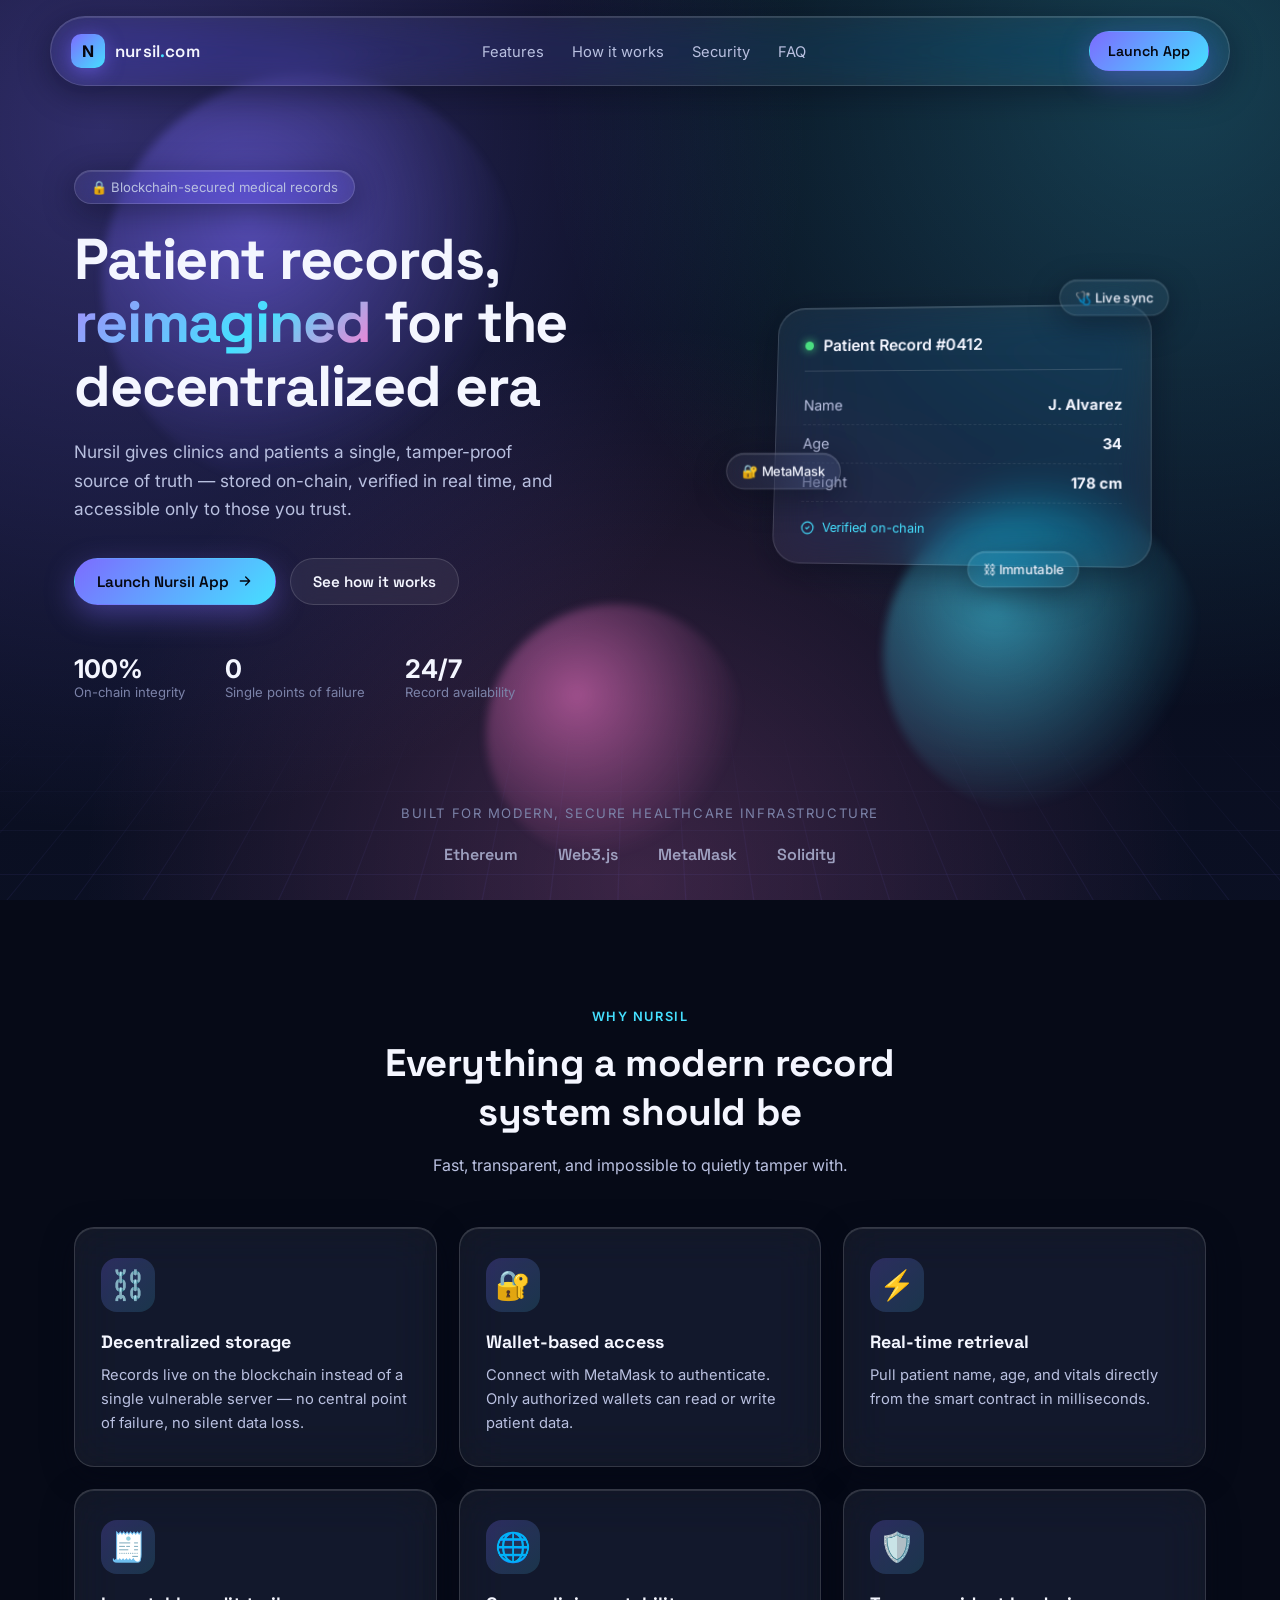
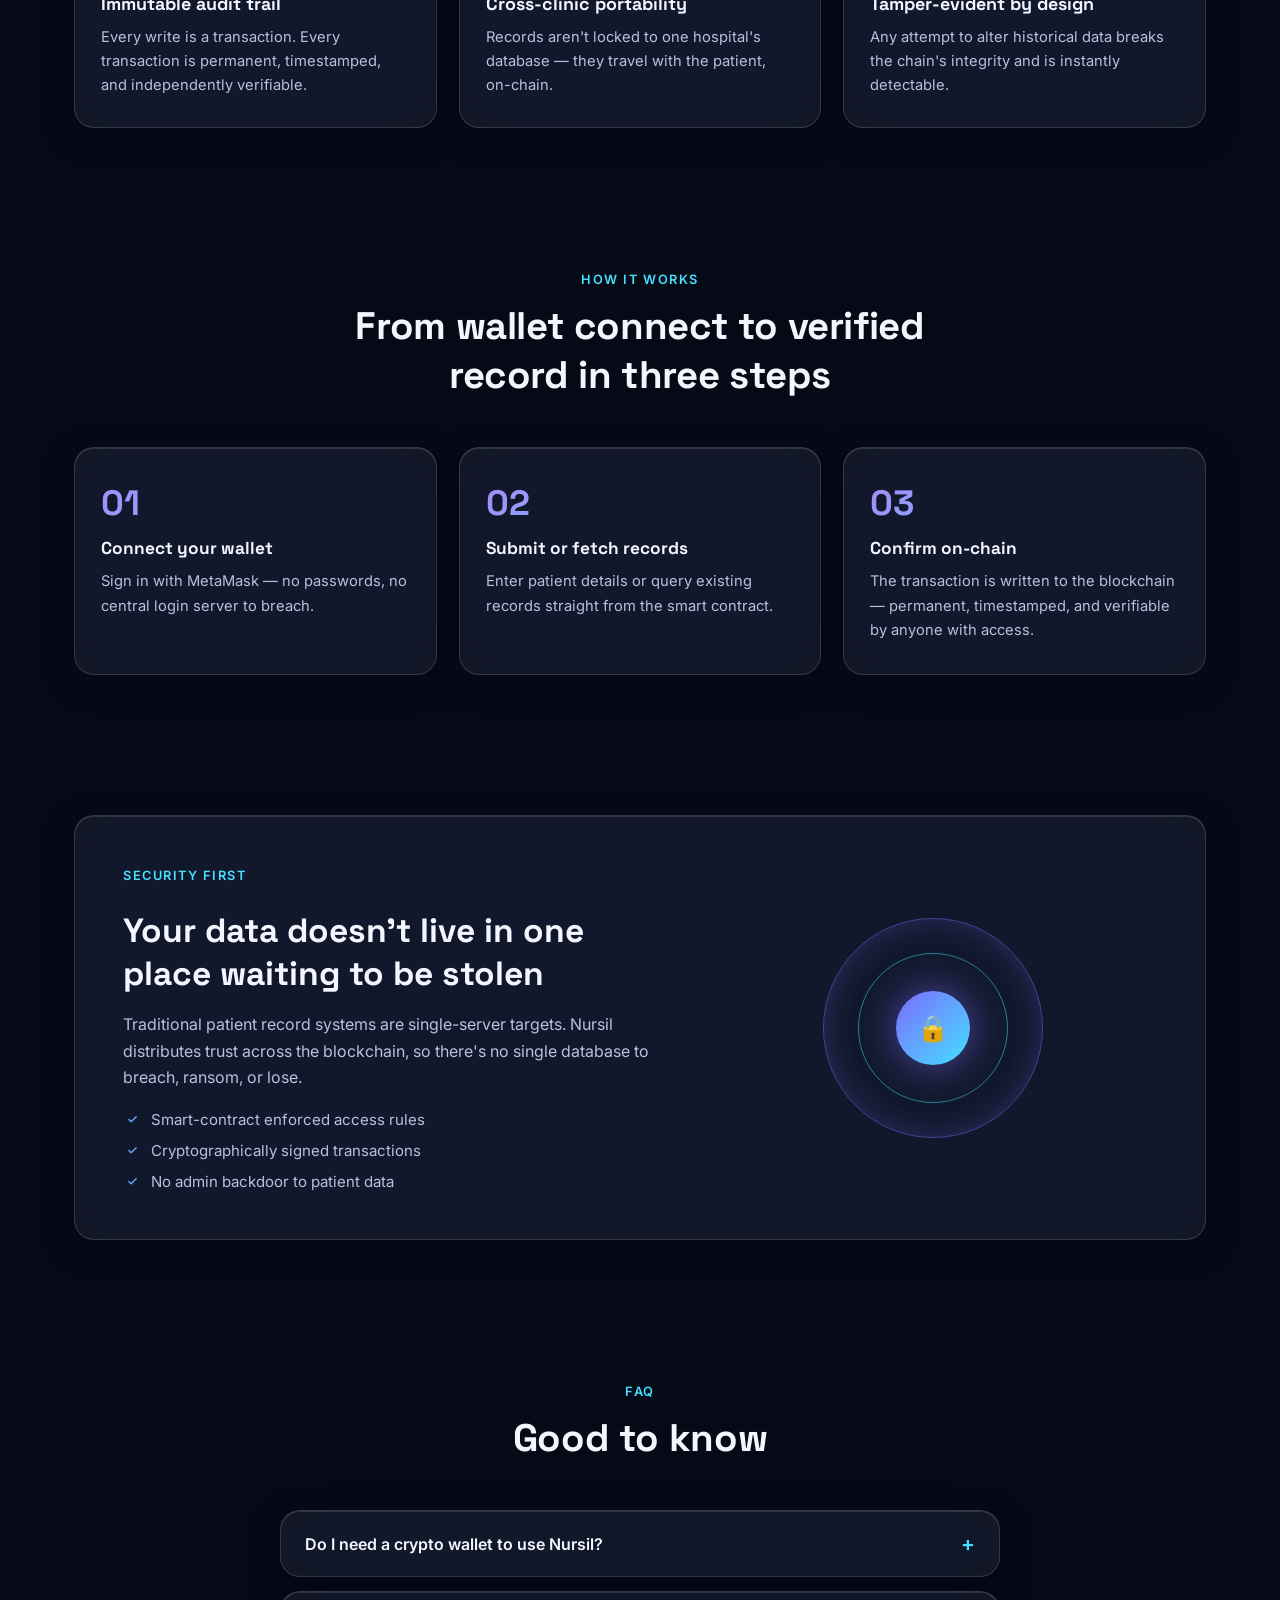
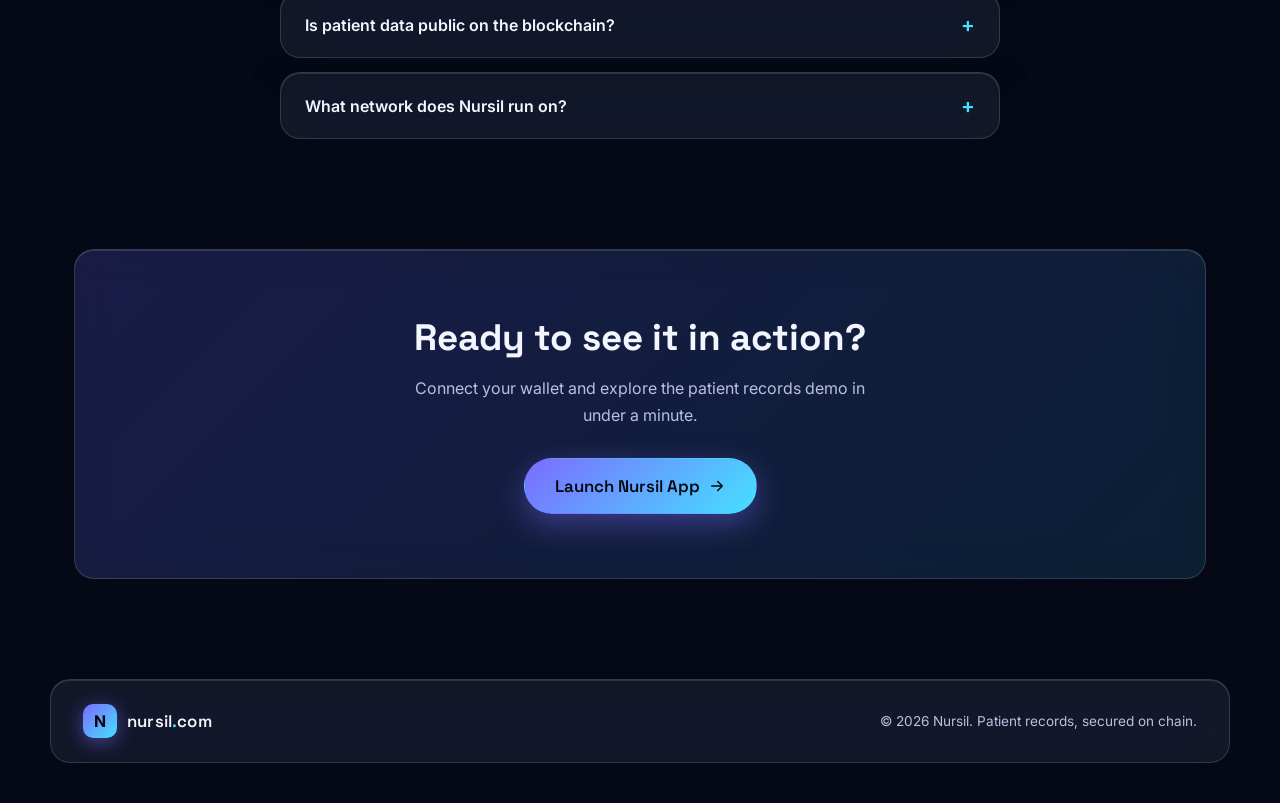
==== index.html @ fbe8934f "Add glassmorphism 2026 landing page for nursil.com Adds a new index.html hero/marketing page with fr" ====
<!DOCTYPE html>
<html lang="en">
<head>
    <meta charset="UTF-8">
    <meta name="viewport" content="width=device-width, initial-scale=1.0">
    <title>Nursil — Patient Records, Secured on Chain</title>
    <meta name="description" content="Nursil is a decentralized platform for storing and managing patient records securely on the blockchain.">
    <link rel="preconnect" href="https://fonts.googleapis.com">
    <link href="https://fonts.googleapis.com/css2?family=Space+Grotesk:wght@400;500;600;700&family=Inter:wght@400;500;600;700&display=swap" rel="stylesheet">
    <link rel="stylesheet" href="landing.css">
</head>
<body>

    <!-- Background layer: gradient mesh + floating 3D orbs -->
    <div class="bg-scene" aria-hidden="true">
        <div class="mesh"></div>
        <div class="orb orb-1"></div>
        <div class="orb orb-2"></div>
        <div class="orb orb-3"></div>
        <div class="grid-floor"></div>
    </div>

    <!-- Navigation -->
    <header class="nav-wrap">
        <nav class="glass navbar">
            <a href="#top" class="brand">
                <span class="brand-mark">N</span>
                <span class="brand-name">nursil<span class="brand-dot">.</span>com</span>
            </a>
            <ul class="nav-links">
                <li><a href="#features">Features</a></li>
                <li><a href="#how">How it works</a></li>
                <li><a href="#security">Security</a></li>
                <li><a href="#faq">FAQ</a></li>
            </ul>
            <a href="Demo.html" class="btn btn-primary btn-small">Launch App</a>
        </nav>
    </header>

    <!-- Hero -->
    <main id="top">
        <section class="hero">
            <div class="hero-copy" data-reveal>
                <span class="glass pill">🔒 Blockchain-secured medical records</span>
                <h1 class="hero-title">
                    Patient records,
                    <span class="gradient-text">reimagined</span>
                    for the decentralized era
                </h1>
                <p class="hero-sub">
                    Nursil gives clinics and patients a single, tamper-proof source of truth —
                    stored on-chain, verified in real time, and accessible only to those you trust.
                </p>
                <div class="hero-actions">
                    <a href="Demo.html" class="btn btn-primary">
                        Launch Nursil App
                        <svg width="16" height="16" viewBox="0 0 24 24" fill="none"><path d="M5 12h14M13 6l6 6-6 6" stroke="currentColor" stroke-width="2" stroke-linecap="round" stroke-linejoin="round"/></svg>
                    </a>
                    <a href="#how" class="btn btn-ghost">See how it works</a>
                </div>
                <div class="hero-stats">
                    <div class="stat">
                        <strong>100%</strong>
                        <span>On-chain integrity</span>
                    </div>
                    <div class="stat">
                        <strong>0</strong>
                        <span>Single points of failure</span>
                    </div>
                    <div class="stat">
                        <strong>24/7</strong>
                        <span>Record availability</span>
                    </div>
                </div>
            </div>

            <div class="hero-visual" data-reveal>
                <div class="tilt-wrap" id="tiltCard">
                    <div class="glass card-3d">
                        <div class="card-3d-layer card-header">
                            <span class="dot-status"></span>
                            <span>Patient Record #0412</span>
                        </div>
                        <div class="card-3d-layer card-row">
                            <span>Name</span>
                            <strong>J. Alvarez</strong>
                        </div>
                        <div class="card-3d-layer card-row">
                            <span>Age</span>
                            <strong>34</strong>
                        </div>
                        <div class="card-3d-layer card-row">
                            <span>Height</span>
                            <strong>178 cm</strong>
                        </div>
                        <div class="card-3d-layer card-chain">
                            <svg width="14" height="14" viewBox="0 0 24 24" fill="none"><path d="M9 12l2 2 4-4" stroke="currentColor" stroke-width="2" stroke-linecap="round" stroke-linejoin="round"/><circle cx="12" cy="12" r="10" stroke="currentColor" stroke-width="2"/></svg>
                            Verified on-chain
                        </div>
                    </div>
                    <div class="glass float-chip chip-1">🩺 Live sync</div>
                    <div class="glass float-chip chip-2">🔐 MetaMask</div>
                    <div class="glass float-chip chip-3">⛓ Immutable</div>
                </div>
            </div>
        </section>

        <!-- Logos / trust strip -->
        <section class="trust-strip" data-reveal>
            <p>Built for modern, secure healthcare infrastructure</p>
            <div class="trust-icons">
                <span>Ethereum</span>
                <span>Web3.js</span>
                <span>MetaMask</span>
                <span>Solidity</span>
            </div>
        </section>

        <!-- Features -->
        <section id="features" class="section">
            <div class="section-head" data-reveal>
                <span class="eyebrow">Why nursil</span>
                <h2>Everything a modern record system should be</h2>
                <p>Fast, transparent, and impossible to quietly tamper with.</p>
            </div>

            <div class="feature-grid">
                <article class="glass feature-card" data-reveal>
                    <div class="feature-icon">⛓️</div>
                    <h3>Decentralized storage</h3>
                    <p>Records live on the blockchain instead of a single vulnerable server — no central point of failure, no silent data loss.</p>
                </article>
                <article class="glass feature-card" data-reveal>
                    <div class="feature-icon">🔐</div>
                    <h3>Wallet-based access</h3>
                    <p>Connect with MetaMask to authenticate. Only authorized wallets can read or write patient data.</p>
                </article>
                <article class="glass feature-card" data-reveal>
                    <div class="feature-icon">⚡</div>
                    <h3>Real-time retrieval</h3>
                    <p>Pull patient name, age, and vitals directly from the smart contract in milliseconds.</p>
                </article>
                <article class="glass feature-card" data-reveal>
                    <div class="feature-icon">🧾</div>
                    <h3>Immutable audit trail</h3>
                    <p>Every write is a transaction. Every transaction is permanent, timestamped, and independently verifiable.</p>
                </article>
                <article class="glass feature-card" data-reveal>
                    <div class="feature-icon">🌐</div>
                    <h3>Cross-clinic portability</h3>
                    <p>Records aren't locked to one hospital's database — they travel with the patient, on-chain.</p>
                </article>
                <article class="glass feature-card" data-reveal>
                    <div class="feature-icon">🛡️</div>
                    <h3>Tamper-evident by design</h3>
                    <p>Any attempt to alter historical data breaks the chain's integrity and is instantly detectable.</p>
                </article>
            </div>
        </section>

        <!-- How it works -->
        <section id="how" class="section">
            <div class="section-head" data-reveal>
                <span class="eyebrow">How it works</span>
                <h2>From wallet connect to verified record in three steps</h2>
            </div>

            <div class="steps">
                <div class="glass step-card" data-reveal>
                    <span class="step-num">01</span>
                    <h3>Connect your wallet</h3>
                    <p>Sign in with MetaMask — no passwords, no central login server to breach.</p>
                </div>
                <div class="glass step-card" data-reveal>
                    <span class="step-num">02</span>
                    <h3>Submit or fetch records</h3>
                    <p>Enter patient details or query existing records straight from the smart contract.</p>
                </div>
                <div class="glass step-card" data-reveal>
                    <span class="step-num">03</span>
                    <h3>Confirm on-chain</h3>
                    <p>The transaction is written to the blockchain — permanent, timestamped, and verifiable by anyone with access.</p>
                </div>
            </div>
        </section>

        <!-- Security -->
        <section id="security" class="section security-section">
            <div class="glass security-panel" data-reveal>
                <div class="security-copy">
                    <span class="eyebrow">Security first</span>
                    <h2>Your data doesn't live in one place waiting to be stolen</h2>
                    <p>Traditional patient record systems are single-server targets. Nursil distributes trust across the blockchain, so there's no single database to breach, ransom, or lose.</p>
                    <ul class="check-list">
                        <li>Smart-contract enforced access rules</li>
                        <li>Cryptographically signed transactions</li>
                        <li>No admin backdoor to patient data</li>
                    </ul>
                </div>
                <div class="security-visual">
                    <div class="orbit">
                        <div class="orbit-ring ring-1"></div>
                        <div class="orbit-ring ring-2"></div>
                        <div class="orbit-core">🔒</div>
                    </div>
                </div>
            </div>
        </section>

        <!-- FAQ -->
        <section id="faq" class="section">
            <div class="section-head" data-reveal>
                <span class="eyebrow">FAQ</span>
                <h2>Good to know</h2>
            </div>
            <div class="faq-list" data-reveal>
                <details class="glass faq-item">
                    <summary>Do I need a crypto wallet to use Nursil?</summary>
                    <p>Yes — Nursil authenticates through MetaMask, so a browser wallet is required to submit or view records.</p>
                </details>
                <details class="glass faq-item">
                    <summary>Is patient data public on the blockchain?</summary>
                    <p>Access is governed by the smart contract's rules; only permitted wallets can interact with sensitive record fields.</p>
                </details>
                <details class="glass faq-item">
                    <summary>What network does Nursil run on?</summary>
                    <p>Nursil is built on Ethereum-compatible infrastructure using Web3.js and Solidity smart contracts.</p>
                </details>
            </div>
        </section>

        <!-- CTA -->
        <section class="cta-section">
            <div class="glass cta-panel" data-reveal>
                <h2>Ready to see it in action?</h2>
                <p>Connect your wallet and explore the patient records demo in under a minute.</p>
                <a href="Demo.html" class="btn btn-primary btn-large">
                    Launch Nursil App
                    <svg width="18" height="18" viewBox="0 0 24 24" fill="none"><path d="M5 12h14M13 6l6 6-6 6" stroke="currentColor" stroke-width="2" stroke-linecap="round" stroke-linejoin="round"/></svg>
                </a>
            </div>
        </section>
    </main>

    <footer class="footer">
        <div class="glass footer-inner">
            <div class="brand">
                <span class="brand-mark">N</span>
                <span class="brand-name">nursil<span class="brand-dot">.</span>com</span>
            </div>
            <p>&copy; 2026 Nursil. Patient records, secured on chain.</p>
        </div>
    </footer>

    <script src="landing.js"></script>
</body>
</html>
---- landing.css ----
/* ============================================================
   Nursil — Glassmorphism 2026 Landing Page
   ============================================================ */

:root {
    --bg-deep: #060a17;
    --bg-deep-2: #0b1024;
    --violet: #7c6cff;
    --violet-2: #a78bfa;
    --cyan: #45e0ff;
    --pink: #ff7ad1;
    --text-hi: #f4f6ff;
    --text-mid: #b9c0e0;
    --text-low: #7b82a8;

    --glass-bg: rgba(255, 255, 255, 0.06);
    --glass-bg-strong: rgba(255, 255, 255, 0.1);
    --glass-border: rgba(255, 255, 255, 0.14);
    --glass-shadow: 0 8px 32px rgba(6, 8, 24, 0.45);

    --radius-lg: 28px;
    --radius-md: 20px;
    --radius-sm: 14px;

    --ease: cubic-bezier(0.22, 1, 0.36, 1);
}

* { box-sizing: border-box; }

html {
    scroll-behavior: smooth;
}

body {
    margin: 0;
    min-height: 100vh;
    font-family: 'Inter', -apple-system, BlinkMacSystemFont, sans-serif;
    color: var(--text-hi);
    background: var(--bg-deep);
    overflow-x: hidden;
    position: relative;
}

h1, h2, h3, .brand-name, .btn {
    font-family: 'Space Grotesk', 'Inter', sans-serif;
}

a { color: inherit; text-decoration: none; }
ul { list-style: none; margin: 0; padding: 0; }
p { color: var(--text-mid); line-height: 1.65; }

/* ---------- Background scene ---------- */
.bg-scene {
    position: fixed;
    inset: 0;
    z-index: -1;
    overflow: hidden;
    perspective: 1000px;
}

.mesh {
    position: absolute;
    inset: -10%;
    background:
        radial-gradient(circle at 15% 20%, rgba(124, 108, 255, 0.35), transparent 45%),
        radial-gradient(circle at 85% 15%, rgba(69, 224, 255, 0.25), transparent 40%),
        radial-gradient(circle at 50% 90%, rgba(255, 122, 209, 0.2), transparent 45%),
        linear-gradient(180deg, var(--bg-deep) 0%, var(--bg-deep-2) 100%);
    animation: meshShift 22s ease-in-out infinite alternate;
}

@keyframes meshShift {
    0%   { transform: scale(1) rotate(0deg); }
    100% { transform: scale(1.12) rotate(4deg); }
}

.grid-floor {
    position: absolute;
    left: -50%;
    right: -50%;
    bottom: -20%;
    height: 60%;
    background-image:
        linear-gradient(rgba(124, 108, 255, 0.14) 1px, transparent 1px),
        linear-gradient(90deg, rgba(124, 108, 255, 0.14) 1px, transparent 1px);
    background-size: 60px 60px;
    transform: rotateX(72deg);
    mask-image: linear-gradient(to top, rgba(0,0,0,0.9), transparent 75%);
    -webkit-mask-image: linear-gradient(to top, rgba(0,0,0,0.9), transparent 75%);
}

.orb {
    position: absolute;
    border-radius: 50%;
    filter: blur(4px);
    opacity: 0.55;
    will-change: transform;
}

.orb-1 {
    width: 420px; height: 420px;
    top: 8%; left: 8%;
    background: radial-gradient(circle at 35% 35%, var(--violet), transparent 70%);
    animation: float3d 16s var(--ease) infinite;
}

.orb-2 {
    width: 320px; height: 320px;
    top: 55%; right: 6%;
    background: radial-gradient(circle at 35% 35%, var(--cyan), transparent 70%);
    animation: float3d 20s var(--ease) infinite reverse;
}

.orb-3 {
    width: 260px; height: 260px;
    bottom: 4%; left: 38%;
    background: radial-gradient(circle at 35% 35%, var(--pink), transparent 70%);
    animation: float3d 18s var(--ease) infinite;
    animation-delay: -6s;
}

@keyframes float3d {
    0%   { transform: translate3d(0, 0, 0) rotate(0deg) scale(1); }
    33%  { transform: translate3d(30px, -40px, 60px) rotate(8deg) scale(1.08); }
    66%  { transform: translate3d(-25px, 25px, -40px) rotate(-6deg) scale(0.95); }
    100% { transform: translate3d(0, 0, 0) rotate(0deg) scale(1); }
}

/* ---------- Glass primitive ---------- */
.glass {
    background: var(--glass-bg);
    border: 1px solid var(--glass-border);
    border-radius: var(--radius-md);
    backdrop-filter: blur(22px) saturate(160%);
    -webkit-backdrop-filter: blur(22px) saturate(160%);
    box-shadow: var(--glass-shadow), inset 0 1px 0 rgba(255,255,255,0.12);
}

/* ---------- Nav ---------- */
.nav-wrap {
    position: sticky;
    top: 16px;
    z-index: 100;
    padding: 0 24px;
}

.navbar {
    max-width: 1180px;
    margin: 0 auto;
    display: flex;
    align-items: center;
    justify-content: space-between;
    padding: 14px 20px;
    border-radius: 999px;
}

.brand {
    display: flex;
    align-items: center;
    gap: 10px;
}

.brand-mark {
    width: 34px; height: 34px;
    display: grid;
    place-items: center;
    border-radius: 10px;
    background: linear-gradient(135deg, var(--violet), var(--cyan));
    color: #06070f;
    font-weight: 700;
    box-shadow: 0 4px 18px rgba(124, 108, 255, 0.5);
}

.brand-name {
    font-weight: 600;
    font-size: 1.05rem;
    letter-spacing: 0.01em;
}

.brand-dot { color: var(--cyan); }

.nav-links {
    display: flex;
    gap: 28px;
}

.nav-links a {
    font-size: 0.92rem;
    color: var(--text-mid);
    transition: color 0.2s var(--ease);
}

.nav-links a:hover { color: var(--text-hi); }

/* ---------- Buttons ---------- */
.btn {
    display: inline-flex;
    align-items: center;
    gap: 8px;
    padding: 13px 22px;
    border-radius: 999px;
    font-weight: 600;
    font-size: 0.95rem;
    cursor: pointer;
    border: 1px solid transparent;
    transition: transform 0.25s var(--ease), box-shadow 0.25s var(--ease), background 0.25s var(--ease);
}

.btn svg { transition: transform 0.25s var(--ease); }
.btn:hover svg { transform: translateX(3px); }

.btn-primary {
    background: linear-gradient(135deg, var(--violet), var(--cyan));
    color: #050710;
    box-shadow: 0 10px 30px rgba(124, 108, 255, 0.4);
}

.btn-primary:hover {
    transform: translateY(-2px);
    box-shadow: 0 14px 38px rgba(124, 108, 255, 0.55);
}

.btn-ghost {
    background: var(--glass-bg);
    border-color: var(--glass-border);
    color: var(--text-hi);
    backdrop-filter: blur(12px);
}

.btn-ghost:hover {
    background: var(--glass-bg-strong);
    transform: translateY(-2px);
}

.btn-small { padding: 10px 18px; font-size: 0.88rem; }
.btn-large { padding: 16px 30px; font-size: 1.05rem; }

/* ---------- Hero ---------- */
.hero {
    max-width: 1180px;
    margin: 0 auto;
    padding: 100px 24px 60px;
    display: grid;
    grid-template-columns: 1.1fr 0.9fr;
    gap: 40px;
    align-items: center;
}

.pill {
    display: inline-block;
    padding: 8px 16px;
    border-radius: 999px;
    font-size: 0.82rem;
    color: var(--text-mid);
    margin-bottom: 24px;
}

.hero-title {
    font-size: clamp(2.4rem, 5vw, 3.6rem);
    line-height: 1.1;
    font-weight: 700;
    margin: 0 0 20px;
    letter-spacing: -0.02em;
}

.gradient-text {
    background: linear-gradient(135deg, var(--violet-2), var(--cyan) 60%, var(--pink));
    -webkit-background-clip: text;
    background-clip: text;
    color: transparent;
}

.hero-sub {
    font-size: 1.08rem;
    max-width: 480px;
    margin-bottom: 34px;
}

.hero-actions {
    display: flex;
    gap: 14px;
    flex-wrap: wrap;
    margin-bottom: 48px;
}

.hero-stats {
    display: flex;
    gap: 40px;
}

.stat { display: flex; flex-direction: column; }
.stat strong { font-size: 1.6rem; font-weight: 700; }
.stat span { font-size: 0.82rem; color: var(--text-low); }

/* ---------- Hero visual / 3D tilt card ---------- */
.hero-visual {
    display: flex;
    justify-content: center;
    perspective: 1400px;
}

.tilt-wrap {
    position: relative;
    width: 100%;
    max-width: 380px;
    transform-style: preserve-3d;
    transition: transform 0.15s ease-out;
}

.card-3d {
    padding: 28px;
    border-radius: var(--radius-lg);
    transform: rotateY(-8deg) rotateX(6deg);
    transform-style: preserve-3d;
    animation: cardBob 7s ease-in-out infinite;
}

@keyframes cardBob {
    0%, 100% { transform: rotateY(-8deg) rotateX(6deg) translateY(0px); }
    50% { transform: rotateY(-8deg) rotateX(6deg) translateY(-14px); }
}

.card-3d-layer {
    transform: translateZ(30px);
}

.card-header {
    display: flex;
    align-items: center;
    gap: 10px;
    font-weight: 600;
    padding-bottom: 16px;
    margin-bottom: 16px;
    border-bottom: 1px solid var(--glass-border);
}

.dot-status {
    width: 9px; height: 9px;
    border-radius: 50%;
    background: #4ade80;
    box-shadow: 0 0 10px #4ade80;
}

.card-row {
    display: flex;
    justify-content: space-between;
    padding: 10px 0;
    font-size: 0.92rem;
    color: var(--text-mid);
    border-bottom: 1px dashed rgba(255,255,255,0.08);
}

.card-row strong { color: var(--text-hi); }

.card-chain {
    margin-top: 18px;
    display: flex;
    align-items: center;
    gap: 8px;
    font-size: 0.8rem;
    color: var(--cyan);
}

.float-chip {
    position: absolute;
    padding: 9px 14px;
    border-radius: 999px;
    font-size: 0.78rem;
    font-weight: 500;
    transform: translateZ(60px);
    animation: chipFloat 6s ease-in-out infinite;
}

.chip-1 { top: -18px; right: -10px; animation-delay: 0s; }
.chip-2 { bottom: 30%; left: -34px; animation-delay: -2s; }
.chip-3 { bottom: -16px; right: 20%; animation-delay: -4s; }

@keyframes chipFloat {
    0%, 100% { transform: translateZ(60px) translateY(0); }
    50% { transform: translateZ(60px) translateY(-10px); }
}

/* ---------- Trust strip ---------- */
.trust-strip {
    max-width: 1180px;
    margin: 0 auto;
    padding: 30px 24px 70px;
    text-align: center;
}

.trust-strip p {
    font-size: 0.82rem;
    text-transform: uppercase;
    letter-spacing: 0.12em;
    color: var(--text-low);
    margin-bottom: 20px;
}

.trust-icons {
    display: flex;
    justify-content: center;
    gap: 40px;
    flex-wrap: wrap;
    font-family: 'Space Grotesk', sans-serif;
    font-weight: 600;
    color: var(--text-mid);
    opacity: 0.8;
}

/* ---------- Sections ---------- */
.section {
    max-width: 1180px;
    margin: 0 auto;
    padding: 70px 24px;
}

.section-head {
    text-align: center;
    max-width: 640px;
    margin: 0 auto 48px;
}

.eyebrow {
    display: inline-block;
    font-size: 0.8rem;
    font-weight: 600;
    text-transform: uppercase;
    letter-spacing: 0.12em;
    color: var(--cyan);
    margin-bottom: 14px;
}

.section-head h2 {
    font-size: clamp(1.7rem, 3.4vw, 2.4rem);
    margin: 0 0 14px;
    letter-spacing: -0.01em;
}

/* ---------- Feature grid ---------- */
.feature-grid {
    display: grid;
    grid-template-columns: repeat(3, 1fr);
    gap: 22px;
}

.feature-card {
    padding: 30px 26px;
    transition: transform 0.35s var(--ease), box-shadow 0.35s var(--ease), background 0.35s var(--ease);
}

.feature-card:hover {
    transform: translateY(-8px) rotateX(4deg);
    background: var(--glass-bg-strong);
    box-shadow: 0 20px 45px rgba(6, 8, 24, 0.55);
}

.feature-icon {
    font-size: 1.8rem;
    width: 54px; height: 54px;
    display: grid;
    place-items: center;
    border-radius: 16px;
    background: linear-gradient(135deg, rgba(124,108,255,0.25), rgba(69,224,255,0.15));
    margin-bottom: 18px;
}

.feature-card h3 {
    margin: 0 0 10px;
    font-size: 1.12rem;
}

.feature-card p { font-size: 0.92rem; margin: 0; }

/* ---------- Steps ---------- */
.steps {
    display: grid;
    grid-template-columns: repeat(3, 1fr);
    gap: 22px;
}

.step-card {
    padding: 32px 26px;
    position: relative;
    overflow: hidden;
}

.step-num {
    display: block;
    font-family: 'Space Grotesk', sans-serif;
    font-size: 2.2rem;
    font-weight: 700;
    background: linear-gradient(135deg, var(--violet-2), var(--cyan));
    -webkit-background-clip: text;
    background-clip: text;
    color: transparent;
    margin-bottom: 12px;
}

.step-card h3 { margin: 0 0 10px; font-size: 1.08rem; }
.step-card p { font-size: 0.92rem; margin: 0; }

/* ---------- Security ---------- */
.security-panel {
    display: grid;
    grid-template-columns: 1.1fr 0.9fr;
    align-items: center;
    gap: 40px;
    padding: 48px;
}

.security-copy h2 { font-size: clamp(1.6rem, 3vw, 2.1rem); margin: 12px 0 16px; }

.check-list { margin-top: 20px; display: flex; flex-direction: column; gap: 12px; }
.check-list li {
    display: flex;
    align-items: center;
    gap: 10px;
    font-size: 0.94rem;
    color: var(--text-mid);
}
.check-list li::before {
    content: "";
    width: 18px; height: 18px;
    flex-shrink: 0;
    border-radius: 50%;
    background: linear-gradient(135deg, var(--violet), var(--cyan));
    mask: url("data:image/svg+xml,%3Csvg xmlns='http://www.w3.org/2000/svg' viewBox='0 0 24 24' fill='none' stroke='white' stroke-width='3' stroke-linecap='round' stroke-linejoin='round'%3E%3Cpath d='M20 6L9 17l-5-5'/%3E%3C/svg%3E") center/60% no-repeat;
}

.security-visual { display: flex; justify-content: center; perspective: 900px; }

.orbit {
    position: relative;
    width: 220px; height: 220px;
    display: grid;
    place-items: center;
    transform-style: preserve-3d;
    animation: orbitSpin 14s linear infinite;
}

@keyframes orbitSpin {
    0% { transform: rotateX(60deg) rotateZ(0deg); }
    100% { transform: rotateX(60deg) rotateZ(360deg); }
}

.orbit-ring {
    position: absolute;
    border: 1px solid rgba(124, 108, 255, 0.5);
    border-radius: 50%;
}

.ring-1 { width: 220px; height: 220px; box-shadow: 0 0 30px rgba(124,108,255,0.25) inset; }
.ring-2 { width: 150px; height: 150px; border-color: rgba(69, 224, 255, 0.5); }

.orbit-core {
    position: absolute;
    width: 74px; height: 74px;
    display: grid;
    place-items: center;
    font-size: 1.6rem;
    border-radius: 50%;
    background: linear-gradient(135deg, var(--violet), var(--cyan));
    box-shadow: 0 0 40px rgba(124, 108, 255, 0.6);
}

/* ---------- FAQ ---------- */
.faq-list {
    max-width: 720px;
    margin: 0 auto;
    display: flex;
    flex-direction: column;
    gap: 14px;
}

.faq-item {
    padding: 20px 24px;
}

.faq-item summary {
    cursor: pointer;
    font-weight: 600;
    list-style: none;
    display: flex;
    justify-content: space-between;
    align-items: center;
}

.faq-item summary::after {
    content: "+";
    font-size: 1.3rem;
    color: var(--cyan);
    transition: transform 0.25s var(--ease);
}

.faq-item[open] summary::after { transform: rotate(45deg); }
.faq-item summary::-webkit-details-marker { display: none; }

.faq-item p { margin: 14px 0 0; font-size: 0.92rem; }

/* ---------- CTA ---------- */
.cta-section {
    max-width: 1180px;
    margin: 0 auto;
    padding: 40px 24px 100px;
}

.cta-panel {
    text-align: center;
    padding: 64px 32px;
    background: linear-gradient(135deg, rgba(124,108,255,0.18), rgba(69,224,255,0.1));
}

.cta-panel h2 { font-size: clamp(1.7rem, 3.4vw, 2.3rem); margin: 0 0 14px; }
.cta-panel p { max-width: 480px; margin: 0 auto 30px; }

/* ---------- Footer ---------- */
.footer { padding: 0 24px 40px; }

.footer-inner {
    max-width: 1180px;
    margin: 0 auto;
    padding: 24px 32px;
    display: flex;
    align-items: center;
    justify-content: space-between;
    flex-wrap: wrap;
    gap: 12px;
}

.footer-inner p { margin: 0; font-size: 0.85rem; }

/* ---------- Scroll reveal ---------- */
[data-reveal] {
    opacity: 0;
    transform: translateY(28px);
    transition: opacity 0.7s var(--ease), transform 0.7s var(--ease);
}

[data-reveal].is-visible {
    opacity: 1;
    transform: translateY(0);
}

/* ---------- Responsive ---------- */
@media (max-width: 900px) {
    .nav-links { display: none; }
    .hero { grid-template-columns: 1fr; padding-top: 140px; }
    .hero-visual { order: -1; }
    .feature-grid { grid-template-columns: repeat(2, 1fr); }
    .steps { grid-template-columns: 1fr; }
    .security-panel { grid-template-columns: 1fr; padding: 32px; text-align: center; }
    .check-list li { justify-content: center; }
}

@media (max-width: 560px) {
    .feature-grid { grid-template-columns: 1fr; }
    .hero-stats { flex-wrap: wrap; gap: 24px; }
    .hero-actions { flex-direction: column; align-items: stretch; }
    .hero-actions .btn { justify-content: center; }
}

@media (prefers-reduced-motion: reduce) {
    * { animation-duration: 0.001ms !important; animation-iteration-count: 1 !important; transition-duration: 0.001ms !important; }
}
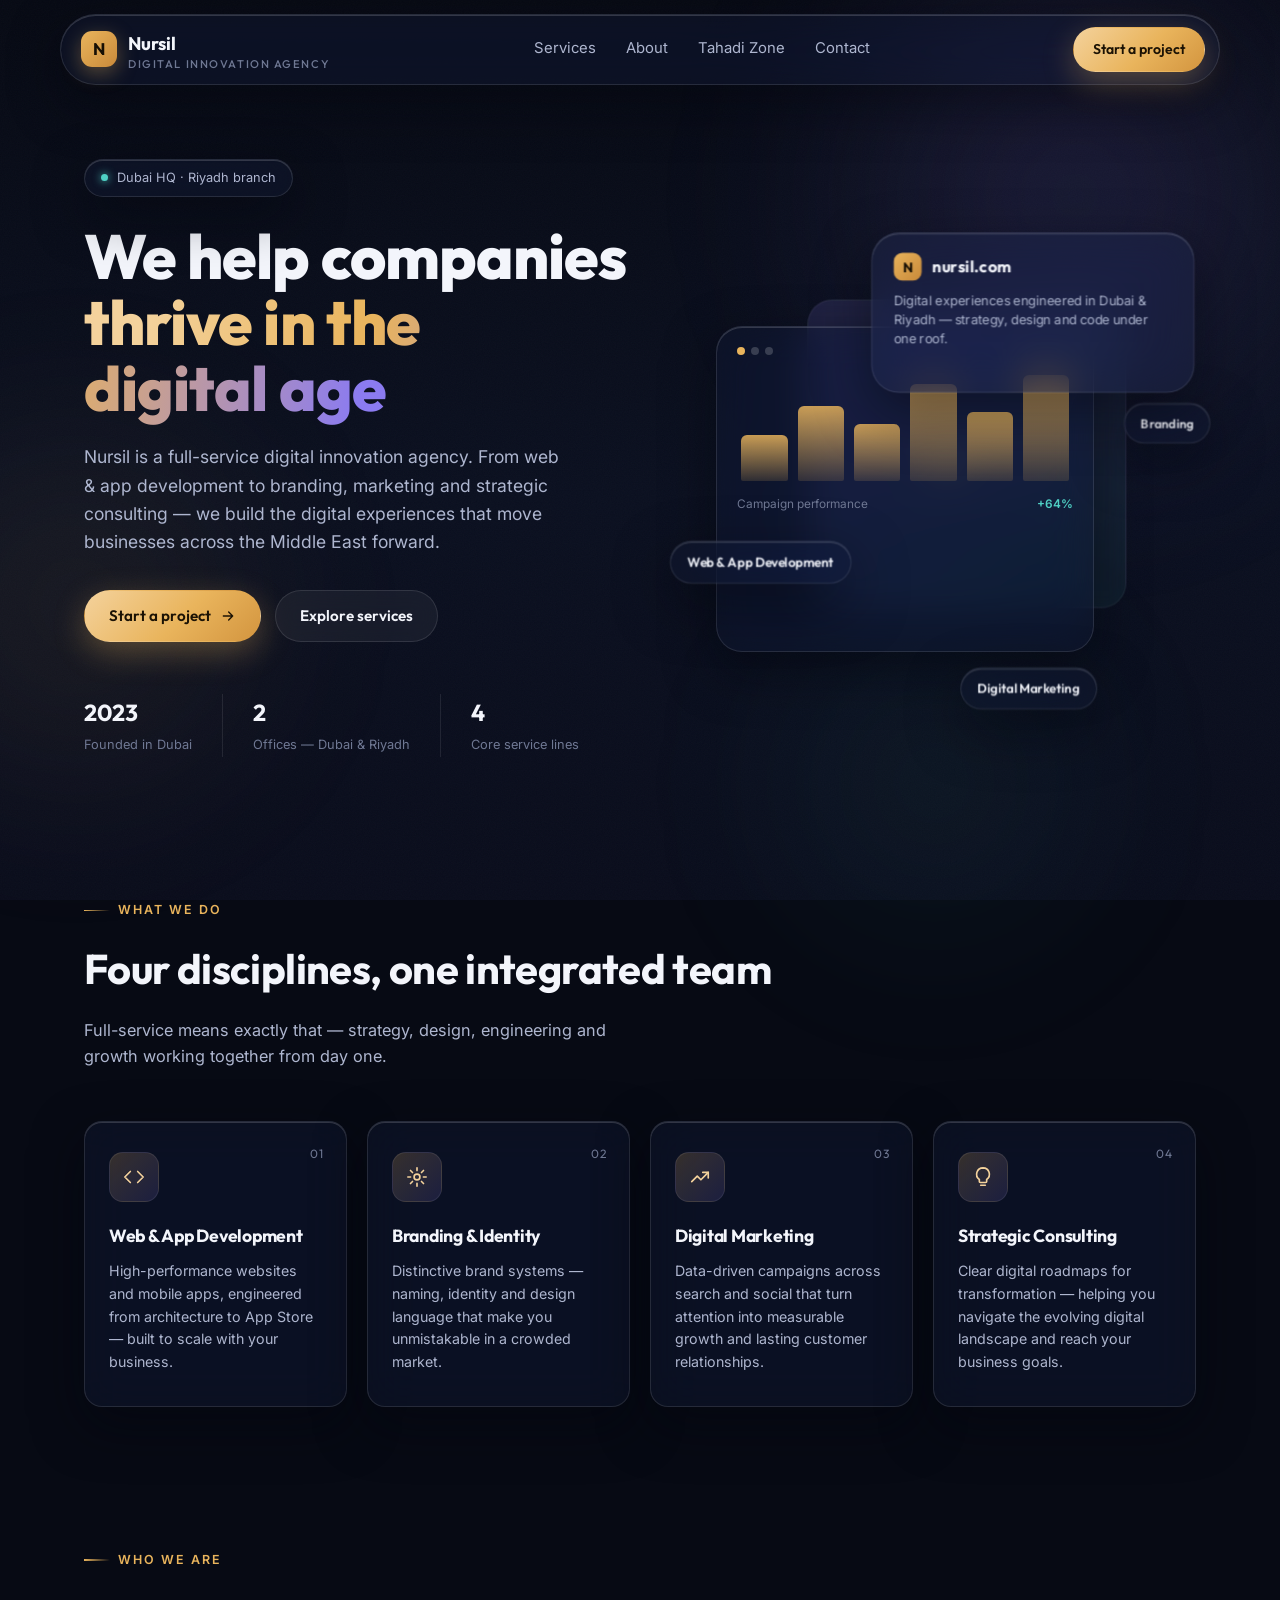
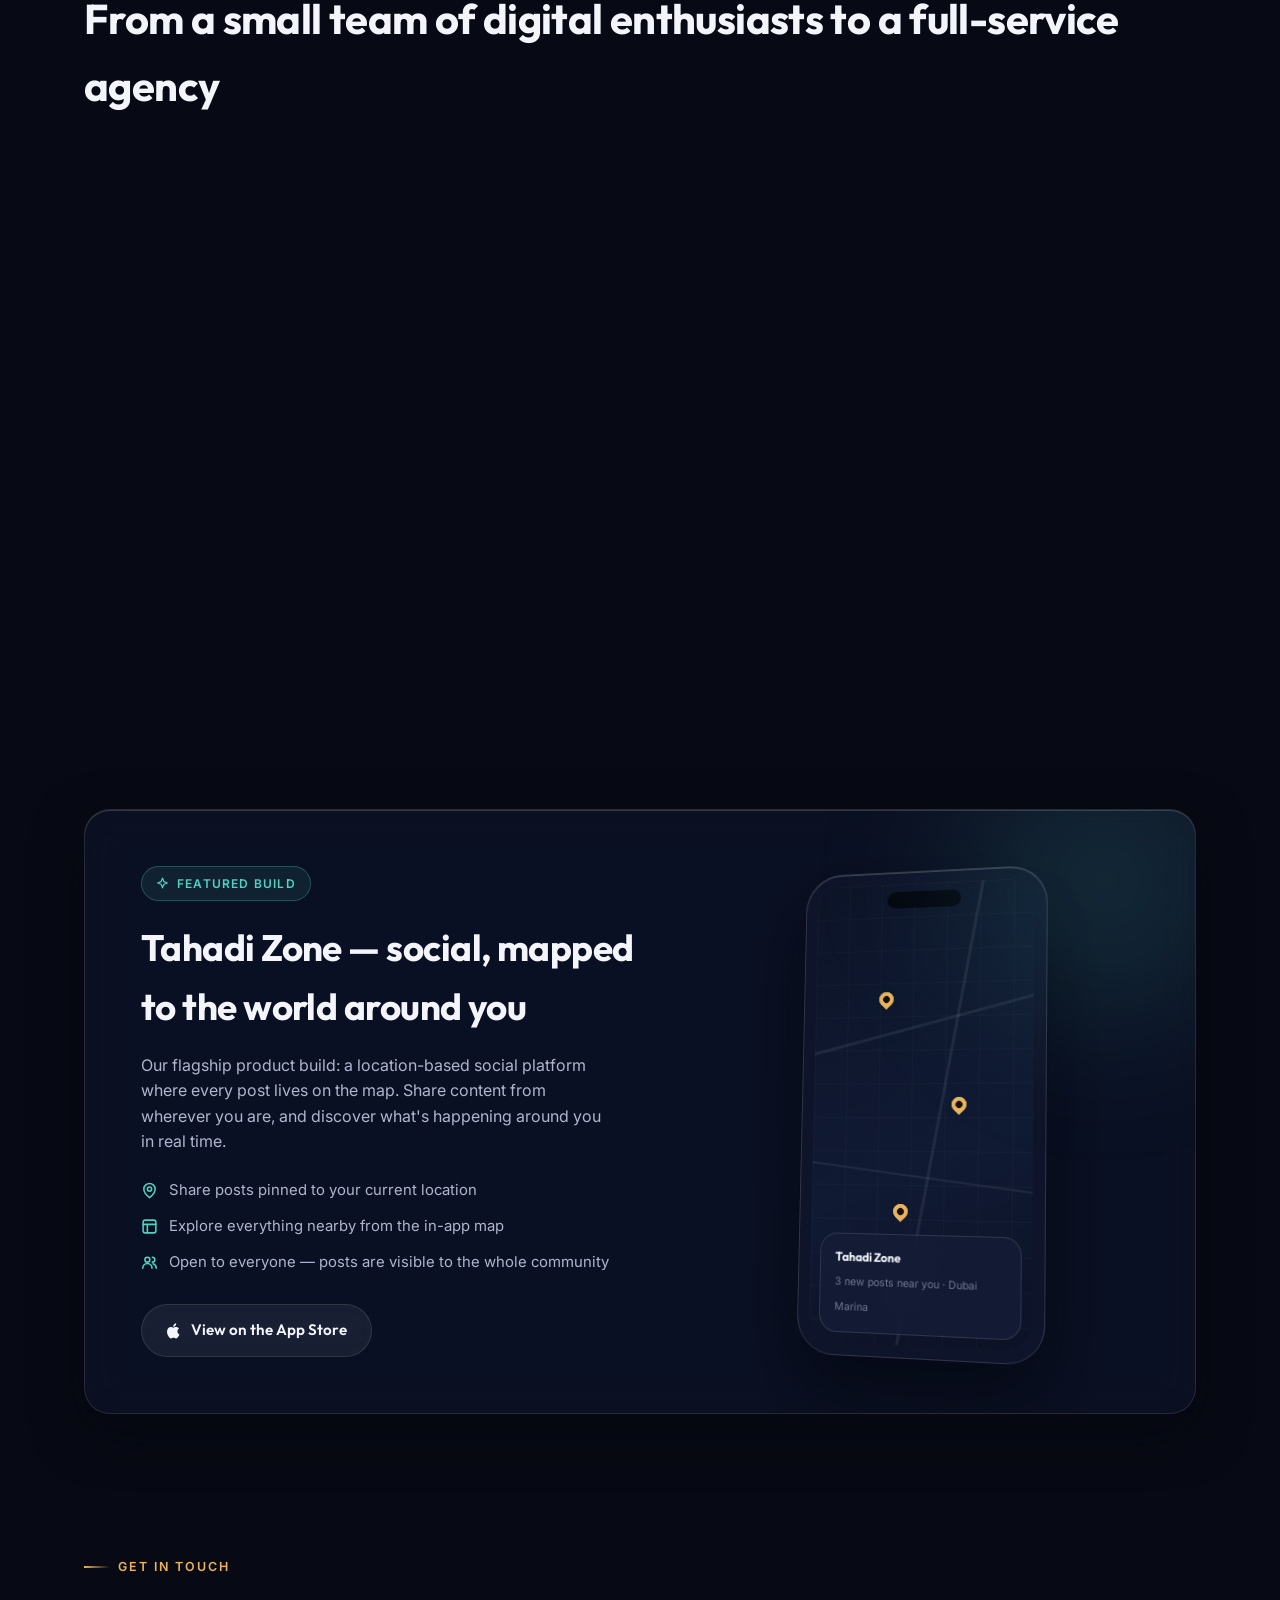
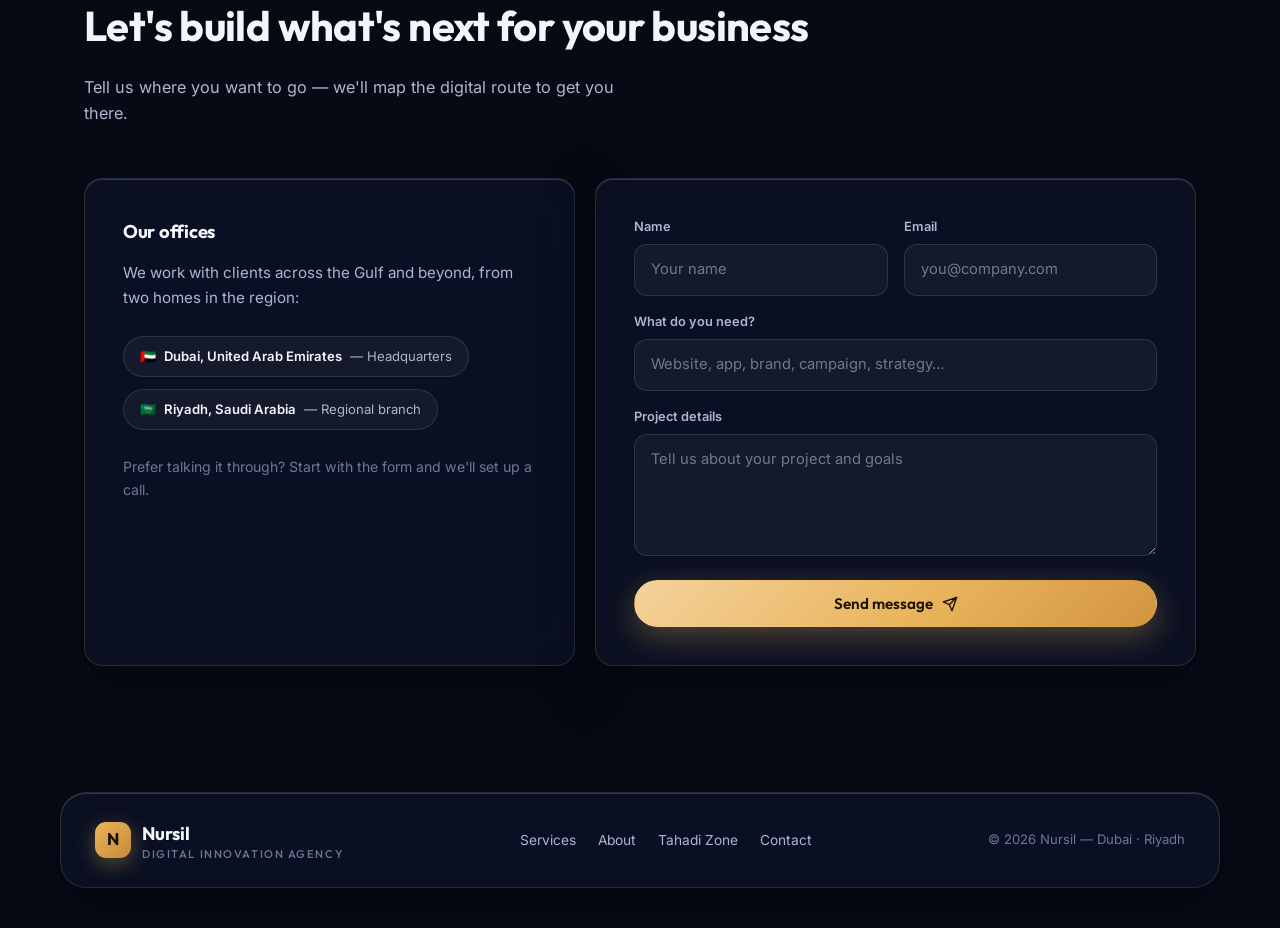
==== commit 7ee1c91b: "Redesign nursil.com landing page as digital agency site, glassmorphism 2026 Replaces the previous la" ====
--- a/index.html
+++ b/index.html
@@ -1,257 +1,739 @@
 <!DOCTYPE html>
 <html lang="en">
 <head>
-    <meta charset="UTF-8">
-    <meta name="viewport" content="width=device-width, initial-scale=1.0">
-    <title>Nursil — Patient Records, Secured on Chain</title>
-    <meta name="description" content="Nursil is a decentralized platform for storing and managing patient records securely on the blockchain.">
-    <link rel="preconnect" href="https://fonts.googleapis.com">
-    <link href="https://fonts.googleapis.com/css2?family=Space+Grotesk:wght@400;500;600;700&family=Inter:wght@400;500;600;700&display=swap" rel="stylesheet">
-    <link rel="stylesheet" href="landing.css">
+<meta charset="UTF-8">
+<meta name="viewport" content="width=device-width, initial-scale=1.0">
+<title>Nursil | Digital Innovation Agency — Dubai · Riyadh</title>
+<meta name="description" content="Nursil is a full-service digital innovation agency headquartered in Dubai with a branch in Riyadh — web & app development, branding, digital marketing, and strategic consulting.">
+<link rel="preconnect" href="https://fonts.googleapis.com">
+<link rel="preconnect" href="https://fonts.gstatic.com" crossorigin>
+<link href="https://fonts.googleapis.com/css2?family=Outfit:wght@400;500;600;700;800&family=Inter:wght@400;500;600&display=swap" rel="stylesheet">
+<style>
+/* ==========================================================================
+   Nursil — Glassmorphism 2026 redesign
+   Dark ambient gradient · deep-tinted frosted glass · one signature 3D
+   element with pointer-depth parallax · scroll reveals · reduced-motion safe
+   ========================================================================== */
+
+:root{
+  /* Dubai-dusk palette — deep slate base, warm gold accent, muted violet/teal ambience */
+  --bg-0:#070a14;
+  --bg-1:#0b1020;
+  --ink-hi:#f3f5fb;
+  --ink-mid:#aeb6cf;
+  --ink-low:#6f7893;
+  --gold:#e9b45c;
+  --gold-2:#f4d29c;
+  --violet:#8b7bf0;
+  --teal:#4fd1c5;
+
+  /* Deep-tinted glass (2026 guidance: dark tint, not white, on dark surfaces) */
+  --glass:rgba(21,27,50,.42);
+  --glass-hi:rgba(30,38,68,.55);
+  --glass-edge:rgba(255,255,255,.11);
+  --glass-glint:rgba(255,255,255,.16);
+
+  --r-lg:26px;
+  --r-md:18px;
+  --ease:cubic-bezier(.22,1,.36,1);
+  --wrap:1160px;
+}
+
+*{box-sizing:border-box}
+html{scroll-behavior:smooth;overflow-x:clip}
+body{
+  margin:0;
+  font-family:'Inter',system-ui,-apple-system,sans-serif;
+  background:var(--bg-0);
+  color:var(--ink-hi);
+  line-height:1.6;
+  overflow-x:hidden;
+}
+h1,h2,h3,.display{font-family:'Outfit','Inter',sans-serif;letter-spacing:-.015em}
+a{color:inherit;text-decoration:none}
+ul{margin:0;padding:0;list-style:none}
+p{color:var(--ink-mid)}
+img{max-width:100%}
+
+/* ---------- Ambient background: gradient + slow aurora glows ---------- */
+.ambient{position:fixed;inset:0;z-index:-2;background:
+  linear-gradient(180deg,var(--bg-0) 0%,var(--bg-1) 55%,#0a0d1c 100%)}
+.aurora{position:fixed;border-radius:50%;filter:blur(90px);z-index:-1;
+  opacity:.6;will-change:transform;pointer-events:none}
+.aurora-violet{width:56vw;height:56vw;max-width:760px;max-height:760px;
+  top:-18%;right:-12%;background:radial-gradient(circle,rgba(139,123,240,.30),transparent 65%)}
+.aurora-gold{width:44vw;height:44vw;max-width:620px;max-height:620px;
+  top:36%;left:-16%;background:radial-gradient(circle,rgba(233,180,92,.17),transparent 65%)}
+.aurora-teal{width:38vw;height:38vw;max-width:540px;max-height:540px;
+  bottom:-14%;right:8%;background:radial-gradient(circle,rgba(79,209,197,.14),transparent 65%)}
+@keyframes drift{
+  0%,100%{transform:translate3d(0,0,0) scale(1)}
+  50%{transform:translate3d(-3vw,3vh,0) scale(1.07)}
+}
+.aurora{animation:drift 26s ease-in-out infinite}
+.aurora-gold{animation-duration:32s;animation-delay:-9s}
+.aurora-teal{animation-duration:22s;animation-delay:-15s}
+
+/* fine noise so the glass has something to diffuse */
+.grain{position:fixed;inset:0;z-index:-1;pointer-events:none;opacity:.05;
+  background-image:url("data:image/svg+xml,%3Csvg xmlns='http://www.w3.org/2000/svg' width='120' height='120'%3E%3Cfilter id='n'%3E%3CfeTurbulence type='fractalNoise' baseFrequency='.85' numOctaves='2'/%3E%3C/filter%3E%3Crect width='120' height='120' filter='url(%23n)' opacity='.55'/%3E%3C/svg%3E")}
+
+/* ---------- Glass primitive ---------- */
+.glass{
+  background:var(--glass);
+  border:1px solid var(--glass-edge);
+  border-radius:var(--r-md);
+  backdrop-filter:blur(20px) saturate(150%);
+  -webkit-backdrop-filter:blur(20px) saturate(150%);
+  box-shadow:0 18px 50px rgba(3,5,14,.5),inset 0 1px 0 var(--glass-glint);
+}
+
+/* ---------- Nav ---------- */
+.nav-wrap{position:sticky;top:14px;z-index:60;padding:0 20px}
+.nav{max-width:var(--wrap);margin:0 auto;display:flex;align-items:center;
+  justify-content:space-between;gap:16px;padding:12px 14px 12px 20px;border-radius:999px}
+.brand{display:flex;align-items:center;gap:11px;font-family:'Outfit',sans-serif;
+  font-weight:700;font-size:1.14rem}
+.brand-mark{width:36px;height:36px;border-radius:11px;display:grid;place-items:center;
+  background:linear-gradient(135deg,var(--gold) 0%,#c98a3a 100%);
+  color:#160f04;font-size:1.05rem;box-shadow:0 6px 20px rgba(233,180,92,.35)}
+.brand small{font-weight:500;color:var(--ink-low);font-size:.7rem;display:block;
+  letter-spacing:.14em;text-transform:uppercase;line-height:1.1}
+.nav-links{display:flex;gap:30px;font-size:.93rem;color:var(--ink-mid)}
+.nav-links a{position:relative;padding:4px 0;transition:color .25s var(--ease)}
+.nav-links a::after{content:"";position:absolute;left:0;bottom:0;width:100%;height:1.5px;
+  background:linear-gradient(90deg,var(--gold),var(--violet));
+  transform:scaleX(0);transform-origin:left;transition:transform .3s var(--ease)}
+.nav-links a:hover{color:var(--ink-hi)}
+.nav-links a:hover::after{transform:scaleX(1)}
+
+/* ---------- Buttons ---------- */
+.btn{display:inline-flex;align-items:center;gap:9px;padding:13px 24px;border-radius:999px;white-space:nowrap;
+  font-family:'Outfit',sans-serif;font-weight:600;font-size:.95rem;cursor:pointer;
+  border:1px solid transparent;
+  transition:transform .3s var(--ease),box-shadow .3s var(--ease),background .3s var(--ease)}
+.btn svg{transition:transform .3s var(--ease)}
+.btn:hover svg{transform:translateX(3px)}
+.btn-gold{background:linear-gradient(135deg,var(--gold-2),var(--gold) 55%,#d3953f);
+  color:#1b1204;box-shadow:0 10px 32px rgba(233,180,92,.32)}
+.btn-gold:hover{transform:translateY(-2px);box-shadow:0 16px 42px rgba(233,180,92,.45)}
+.btn-glass{background:rgba(255,255,255,.05);border-color:var(--glass-edge);color:var(--ink-hi);
+  backdrop-filter:blur(12px);-webkit-backdrop-filter:blur(12px)}
+.btn-glass:hover{background:rgba(255,255,255,.1);transform:translateY(-2px)}
+.btn-sm{padding:10px 19px;font-size:.88rem}
+
+/* ---------- Layout helpers ---------- */
+.wrap{max-width:var(--wrap);margin:0 auto;padding:0 24px}
+.section{padding:96px 0}
+.eyebrow{display:inline-flex;align-items:center;gap:8px;font-size:.78rem;font-weight:600;
+  letter-spacing:.16em;text-transform:uppercase;color:var(--gold);margin-bottom:16px}
+.eyebrow::before{content:"";width:26px;height:1.5px;
+  background:linear-gradient(90deg,var(--gold),transparent)}
+.section-head h2{font-size:clamp(1.8rem,3.6vw,2.6rem);font-weight:700;margin:0 0 14px}
+.section-head p{max-width:560px;font-size:1.02rem;margin:0}
+
+/* ---------- Hero ---------- */
+.hero{max-width:var(--wrap);margin:0 auto;padding:88px 24px 40px;
+  display:grid;grid-template-columns:1.05fr .95fr;gap:48px;align-items:center;min-height:78vh}
+.hero-pill{display:inline-flex;align-items:center;gap:9px;padding:8px 16px;border-radius:999px;
+  font-size:.8rem;color:var(--ink-mid);margin-bottom:26px}
+.hero-pill .dot{width:7px;height:7px;border-radius:50%;background:var(--teal);
+  box-shadow:0 0 9px var(--teal)}
+.hero h1{font-size:clamp(2.5rem,5.4vw,3.9rem);font-weight:800;line-height:1.06;margin:0 0 22px}
+.hero h1 .accent{background:linear-gradient(100deg,var(--gold-2) 10%,var(--gold) 45%,var(--violet) 95%);
+  -webkit-background-clip:text;background-clip:text;color:transparent}
+.hero-sub{font-size:1.1rem;max-width:490px;margin:0 0 34px}
+.hero-cta{display:flex;gap:14px;flex-wrap:wrap;margin-bottom:52px}
+.hero-facts{display:flex;gap:0}
+.fact{padding:0 30px;border-left:1px solid rgba(255,255,255,.09)}
+.fact:first-child{padding-left:0;border-left:0}
+.fact b{display:block;font-family:'Outfit',sans-serif;font-size:1.45rem;font-weight:700}
+.fact span{font-size:.8rem;color:var(--ink-low)}
+
+/* ---------- Signature 3D element: floating glass stack ---------- */
+.stage{display:flex;justify-content:center;perspective:1300px}
+.stack{position:relative;width:min(420px,100%);height:440px;transform-style:preserve-3d;
+  transition:transform .18s ease-out;will-change:transform}
+@keyframes stackIdle{
+  0%,100%{transform:translateY(0) rotateX(8deg) rotateY(-10deg)}
+  50%{transform:translateY(-13px) rotateX(8deg) rotateY(-10deg)}
+}
+.stack.idle{animation:stackIdle 8s ease-in-out infinite}
+.pane{position:absolute;border-radius:var(--r-lg);transform-style:preserve-3d}
+/* back pane — pure glow slab */
+.pane-back{inset:12% 4% 14% 16%;transform:translateZ(-70px);
+  background:linear-gradient(135deg,rgba(139,123,240,.16),rgba(79,209,197,.08));
+  border:1px solid rgba(255,255,255,.07);
+  backdrop-filter:blur(8px);-webkit-backdrop-filter:blur(8px)}
+/* mid pane — analytics window */
+.pane-mid{inset:20% 14% 6% -4%;transform:translateZ(0);padding:20px}
+.pane-mid .win-dots{display:flex;gap:6px;margin-bottom:16px}
+.pane-mid .win-dots i{width:8px;height:8px;border-radius:50%;background:rgba(255,255,255,.18)}
+.pane-mid .win-dots i:first-child{background:var(--gold)}
+.bars{display:flex;align-items:flex-end;gap:10px;height:110px;padding:0 4px}
+.bars i{flex:1;border-radius:6px 6px 2px 2px;
+  background:linear-gradient(180deg,rgba(233,180,92,.85),rgba(233,180,92,.15));
+  animation:barPulse 4.5s ease-in-out infinite}
+.bars i:nth-child(1){height:42%}.bars i:nth-child(2){height:68%;animation-delay:-.6s}
+.bars i:nth-child(3){height:52%;animation-delay:-1.2s}.bars i:nth-child(4){height:88%;animation-delay:-1.8s}
+.bars i:nth-child(5){height:63%;animation-delay:-2.4s}.bars i:nth-child(6){height:96%;animation-delay:-3s}
+@keyframes barPulse{0%,100%{transform:scaleY(1)}50%{transform:scaleY(.86)}}
+.pane-mid .win-caption{margin-top:14px;font-size:.74rem;color:var(--ink-low);
+  display:flex;justify-content:space-between}
+.pane-mid .win-caption b{color:var(--teal);font-weight:600}
+/* front pane — brand card */
+.pane-front{left:34%;right:-6%;top:2%;height:150px;transform:translateZ(85px);padding:18px 20px;
+  background:var(--glass-hi)}
+.pane-front .mini-brand{display:flex;align-items:center;gap:10px;font-family:'Outfit',sans-serif;
+  font-weight:700;font-size:.95rem}
+.pane-front .mini-mark{width:26px;height:26px;border-radius:8px;display:grid;place-items:center;
+  font-size:.8rem;background:linear-gradient(135deg,var(--gold),#c98a3a);color:#160f04}
+.pane-front p{margin:10px 0 0;font-size:.76rem;line-height:1.5;color:var(--ink-mid)}
+/* floating service chips at distinct depths */
+.chip{position:absolute;padding:9px 15px;border-radius:999px;font-size:.75rem;font-weight:600;
+  font-family:'Outfit',sans-serif;white-space:nowrap;animation:chipFloat 6.5s ease-in-out infinite}
+.chip-1{bottom:24%;left:-9%;transform:translateZ(120px);animation-delay:0s}
+.chip-2{top:38%;right:-11%;transform:translateZ(55px);animation-delay:-2.1s}
+.chip-3{bottom:-3%;right:16%;transform:translateZ(95px);animation-delay:-4.2s}
+@keyframes chipFloat{
+  0%,100%{margin-top:0}
+  50%{margin-top:-11px}
+}
+/* orbiting light speck behind stack */
+.spark{position:absolute;width:10px;height:10px;border-radius:50%;left:50%;top:50%;
+  background:var(--gold-2);box-shadow:0 0 18px 4px rgba(233,180,92,.55);
+  transform:translateZ(-110px);animation:orbitSpark 12s linear infinite}
+@keyframes orbitSpark{
+  0%{margin:-190px 0 0 -30px}25%{margin:-30px 0 0 170px}
+  50%{margin:150px 0 0 -10px}75%{margin:-20px 0 0 -210px}
+  100%{margin:-190px 0 0 -30px}
+}
+
+/* ---------- Services ---------- */
+.svc-grid{display:grid;grid-template-columns:repeat(4,1fr);gap:20px;margin-top:52px}
+.svc{padding:30px 24px 32px;position:relative;overflow:hidden;
+  transition:transform .35s var(--ease),background .35s var(--ease),box-shadow .35s var(--ease)}
+.svc::before{content:"";position:absolute;top:0;left:-80%;width:60%;height:100%;
+  background:linear-gradient(100deg,transparent,rgba(255,255,255,.06),transparent);
+  transform:skewX(-18deg);transition:left .6s var(--ease)}
+.svc:hover{transform:translateY(-9px);background:var(--glass-hi);
+  box-shadow:0 26px 60px rgba(3,5,14,.6),inset 0 1px 0 var(--glass-glint)}
+.svc:hover::before{left:130%}
+.svc-icon{width:50px;height:50px;border-radius:14px;display:grid;place-items:center;margin-bottom:20px;
+  background:linear-gradient(135deg,rgba(233,180,92,.2),rgba(139,123,240,.14));
+  border:1px solid rgba(255,255,255,.08);color:var(--gold-2)}
+.svc h3{font-size:1.1rem;margin:0 0 10px}
+.svc p{font-size:.89rem;margin:0;line-height:1.6}
+.svc-num{position:absolute;top:22px;right:22px;font-family:'Outfit',sans-serif;font-size:.75rem;
+  color:var(--ink-low);letter-spacing:.1em}
+
+/* ---------- About ---------- */
+.about-grid{display:grid;grid-template-columns:1fr 1fr;gap:20px;margin-top:52px}
+.about-story{padding:40px;grid-row:span 2}
+.about-story p{font-size:.98rem}
+.about-story .since{display:inline-block;font-family:'Outfit',sans-serif;font-size:3.4rem;
+  font-weight:800;line-height:1;margin-bottom:14px;
+  background:linear-gradient(120deg,var(--gold-2),var(--gold));
+  -webkit-background-clip:text;background-clip:text;color:transparent}
+.mv{padding:30px 32px}
+.mv h3{display:flex;align-items:center;gap:10px;font-size:1.02rem;margin:0 0 10px}
+.mv h3 svg{color:var(--gold)}
+.mv p{font-size:.92rem;margin:0}
+.offices{display:flex;gap:12px;margin-top:26px;flex-wrap:wrap}
+.office{display:inline-flex;align-items:center;gap:8px;padding:9px 16px;border-radius:999px;
+  font-size:.82rem;color:var(--ink-mid);background:rgba(255,255,255,.045);
+  border:1px solid var(--glass-edge)}
+.office b{color:var(--ink-hi);font-weight:600}
+
+/* ---------- Tahadi Zone feature ---------- */
+.tahadi{margin-top:52px;padding:56px;display:grid;grid-template-columns:1fr .85fr;
+  gap:48px;align-items:center;border-radius:var(--r-lg);position:relative;overflow:hidden}
+.tahadi::after{content:"";position:absolute;width:420px;height:420px;border-radius:50%;
+  right:-120px;top:-140px;filter:blur(70px);pointer-events:none;
+  background:radial-gradient(circle,rgba(79,209,197,.2),transparent 65%)}
+.tahadi-badge{display:inline-flex;align-items:center;gap:8px;padding:7px 14px;border-radius:999px;
+  font-size:.75rem;font-weight:600;letter-spacing:.1em;text-transform:uppercase;
+  color:var(--teal);background:rgba(79,209,197,.09);border:1px solid rgba(79,209,197,.28);
+  margin-bottom:18px}
+.tahadi h2{font-size:clamp(1.7rem,3.2vw,2.3rem);margin:0 0 16px}
+.tahadi>div>p{font-size:1rem;max-width:460px}
+.tahadi-points{margin:24px 0 30px;display:grid;gap:12px}
+.tahadi-points li{display:flex;gap:11px;align-items:flex-start;font-size:.93rem;color:var(--ink-mid)}
+.tahadi-points svg{flex-shrink:0;margin-top:3px;color:var(--teal)}
+/* CSS phone mockup with live map */
+.phone-stage{display:flex;justify-content:center;perspective:1000px}
+.phone{width:250px;height:490px;border-radius:38px;padding:12px;position:relative;
+  background:rgba(18,23,44,.6);border:1px solid rgba(255,255,255,.14);
+  backdrop-filter:blur(18px);-webkit-backdrop-filter:blur(18px);
+  box-shadow:0 34px 70px rgba(3,5,14,.65),inset 0 1px 0 rgba(255,255,255,.18);
+  transform:rotateY(-12deg) rotateX(4deg);transform-style:preserve-3d;
+  animation:phoneBob 9s ease-in-out infinite}
+@keyframes phoneBob{
+  0%,100%{transform:rotateY(-12deg) rotateX(4deg) translateY(0)}
+  50%{transform:rotateY(-12deg) rotateX(4deg) translateY(-12px)}
+}
+.phone-screen{position:absolute;inset:12px;border-radius:28px;overflow:hidden;
+  background:linear-gradient(160deg,#0d1428,#101a33 60%,#0c1226)}
+.map-grid{position:absolute;inset:0;opacity:.5;background-image:
+  linear-gradient(rgba(255,255,255,.05) 1px,transparent 1px),
+  linear-gradient(90deg,rgba(255,255,255,.05) 1px,transparent 1px);
+  background-size:34px 34px}
+.map-road{position:absolute;background:rgba(255,255,255,.075);border-radius:99px}
+.road-1{width:140%;height:3px;top:31%;left:-20%;transform:rotate(-14deg)}
+.road-2{width:3px;height:120%;left:58%;top:-10%;transform:rotate(10deg)}
+.road-3{width:130%;height:2px;top:64%;left:-15%;transform:rotate(7deg)}
+.pin{position:absolute;width:15px;height:15px;border-radius:50% 50% 50% 0;
+  transform:rotate(-45deg);background:var(--gold)}
+.pin::after{content:"";position:absolute;inset:4px;border-radius:50%;background:#160f04}
+.pin-ring{position:absolute;width:15px;height:15px;border-radius:50%;
+  border:2px solid var(--gold);animation:ping 2.6s var(--ease) infinite}
+@keyframes ping{0%{transform:scale(1);opacity:.8}100%{transform:scale(3.1);opacity:0}}
+.pin-a{top:24%;left:30%}.ring-a{top:24%;left:30%}
+.pin-b{top:47%;left:64%}.ring-b{top:47%;left:64%;animation-delay:-.9s}
+.pin-c{top:70%;left:38%}.ring-c{top:70%;left:38%;animation-delay:-1.7s}
+.phone-card{position:absolute;left:10px;right:10px;bottom:10px;padding:13px 15px;
+  border-radius:18px;background:rgba(23,30,56,.72);border:1px solid rgba(255,255,255,.12);
+  backdrop-filter:blur(14px);-webkit-backdrop-filter:blur(14px)}
+.phone-card b{display:block;font-size:.76rem;font-family:'Outfit',sans-serif}
+.phone-card span{font-size:.66rem;color:var(--ink-low)}
+.phone-notch{position:absolute;top:20px;left:50%;transform:translateX(-50%);
+  width:76px;height:17px;border-radius:99px;background:rgba(4,6,14,.9);z-index:2}
+
+/* ---------- Contact ---------- */
+.contact-grid{display:grid;grid-template-columns:.9fr 1.1fr;gap:20px;margin-top:52px}
+.contact-info{padding:38px}
+.contact-info p{font-size:.95rem}
+.contact-form{padding:38px;display:grid;gap:16px}
+.field label{display:block;font-size:.8rem;font-weight:600;margin-bottom:7px;color:var(--ink-mid)}
+.field input,.field textarea{width:100%;padding:13px 16px;border-radius:13px;color:var(--ink-hi);
+  font:inherit;font-size:.92rem;background:rgba(255,255,255,.045);
+  border:1px solid var(--glass-edge);outline:none;resize:vertical;
+  transition:border-color .25s var(--ease),background .25s var(--ease),box-shadow .25s var(--ease)}
+.field input:focus,.field textarea:focus{border-color:rgba(233,180,92,.55);
+  background:rgba(255,255,255,.07);box-shadow:0 0 0 3px rgba(233,180,92,.14)}
+.field input::placeholder,.field textarea::placeholder{color:var(--ink-low)}
+.form-row{display:grid;grid-template-columns:1fr 1fr;gap:16px}
+.form-ok{display:none;padding:14px 18px;border-radius:13px;font-size:.9rem;
+  color:var(--teal);background:rgba(79,209,197,.08);border:1px solid rgba(79,209,197,.3)}
+.form-ok.show{display:block}
+
+/* ---------- Footer ---------- */
+footer{padding:30px 20px 40px}
+.foot{max-width:var(--wrap);margin:0 auto;padding:26px 34px;display:flex;align-items:center;
+  justify-content:space-between;gap:18px;flex-wrap:wrap;border-radius:var(--r-lg)}
+.foot-nav{display:flex;gap:22px;font-size:.86rem;color:var(--ink-mid)}
+.foot-nav a:hover{color:var(--ink-hi)}
+.foot p{margin:0;font-size:.82rem;color:var(--ink-low)}
+
+/* ---------- Scroll reveal ---------- */
+[data-reveal]{opacity:0;transform:translateY(30px);
+  transition:opacity .75s var(--ease),transform .75s var(--ease)}
+[data-reveal].in{opacity:1;transform:none}
+[data-reveal][data-delay="1"]{transition-delay:.09s}
+[data-reveal][data-delay="2"]{transition-delay:.18s}
+[data-reveal][data-delay="3"]{transition-delay:.27s}
+
+/* ---------- Responsive ---------- */
+@media(max-width:980px){
+  .hero{grid-template-columns:1fr;padding-top:70px;min-height:0;gap:60px}
+  .stage{order:-1}
+  .stack{height:390px}
+  .nav-links{display:none}
+  .svc-grid{grid-template-columns:repeat(2,1fr)}
+  .about-grid{grid-template-columns:1fr}
+  .about-story{grid-row:auto}
+  .tahadi{grid-template-columns:1fr;padding:40px 28px;gap:44px}
+  .contact-grid{grid-template-columns:1fr}
+}
+@media(max-width:600px){
+  .brand small{display:none}
+  .svc-grid{grid-template-columns:1fr}
+  .hero-facts{flex-wrap:wrap;gap:18px}
+  .fact{border-left:0;padding:0}
+  .hero-cta{flex-direction:column;align-items:stretch}
+  .hero-cta .btn{justify-content:center}
+  .form-row{grid-template-columns:1fr}
+  .stack{width:min(340px,88vw)}
+  .chip-1{left:0}.chip-2{right:0}
+  .section{padding:72px 0}
+}
+
+/* ---------- Reduced motion ---------- */
+@media(prefers-reduced-motion:reduce){
+  html{scroll-behavior:auto}
+  *,*::before,*::after{animation-duration:.001ms!important;
+    animation-iteration-count:1!important;transition-duration:.001ms!important}
+  [data-reveal]{opacity:1;transform:none}
+}
+</style>
 </head>
 <body>
 
-    <!-- Background layer: gradient mesh + floating 3D orbs -->
-    <div class="bg-scene" aria-hidden="true">
-        <div class="mesh"></div>
-        <div class="orb orb-1"></div>
-        <div class="orb orb-2"></div>
-        <div class="orb orb-3"></div>
-        <div class="grid-floor"></div>
+<div class="ambient" aria-hidden="true"></div>
+<div class="aurora aurora-violet" aria-hidden="true"></div>
+<div class="aurora aurora-gold" aria-hidden="true"></div>
+<div class="aurora aurora-teal" aria-hidden="true"></div>
+<div class="grain" aria-hidden="true"></div>
+
+<!-- ===================== NAV ===================== -->
+<header class="nav-wrap">
+  <nav class="glass nav" aria-label="Main">
+    <a class="brand" href="#top">
+      <span class="brand-mark">N</span>
+      <span>Nursil<small>Digital Innovation Agency</small></span>
+    </a>
+    <ul class="nav-links">
+      <li><a href="#services">Services</a></li>
+      <li><a href="#about">About</a></li>
+      <li><a href="#tahadi">Tahadi Zone</a></li>
+      <li><a href="#contact">Contact</a></li>
+    </ul>
+    <a href="#contact" class="btn btn-gold btn-sm">Start a project</a>
+  </nav>
+</header>
+
+<main id="top">
+
+  <!-- ===================== HERO ===================== -->
+  <section class="hero">
+    <div data-reveal>
+      <span class="glass hero-pill"><span class="dot"></span> Dubai&nbsp;HQ&nbsp;·&nbsp;Riyadh&nbsp;branch</span>
+      <h1>We help companies <span class="accent">thrive in the digital&nbsp;age</span></h1>
+      <p class="hero-sub">
+        Nursil is a full-service digital innovation agency. From web &amp; app development to
+        branding, marketing and strategic consulting — we build the digital experiences
+        that move businesses across the Middle East forward.
+      </p>
+      <div class="hero-cta">
+        <a href="#contact" class="btn btn-gold">Start a project
+          <svg width="16" height="16" viewBox="0 0 24 24" fill="none"><path d="M5 12h14M13 6l6 6-6 6" stroke="currentColor" stroke-width="2" stroke-linecap="round" stroke-linejoin="round"/></svg>
+        </a>
+        <a href="#services" class="btn btn-glass">Explore services</a>
+      </div>
+      <div class="hero-facts">
+        <div class="fact"><b>2023</b><span>Founded in Dubai</span></div>
+        <div class="fact"><b>2</b><span>Offices — Dubai &amp; Riyadh</span></div>
+        <div class="fact"><b>4</b><span>Core service lines</span></div>
+      </div>
     </div>
 
-    <!-- Navigation -->
-    <header class="nav-wrap">
-        <nav class="glass navbar">
-            <a href="#top" class="brand">
-                <span class="brand-mark">N</span>
-                <span class="brand-name">nursil<span class="brand-dot">.</span>com</span>
-            </a>
-            <ul class="nav-links">
-                <li><a href="#features">Features</a></li>
-                <li><a href="#how">How it works</a></li>
-                <li><a href="#security">Security</a></li>
-                <li><a href="#faq">FAQ</a></li>
-            </ul>
-            <a href="Demo.html" class="btn btn-primary btn-small">Launch App</a>
-        </nav>
-    </header>
-
-    <!-- Hero -->
-    <main id="top">
-        <section class="hero">
-            <div class="hero-copy" data-reveal>
-                <span class="glass pill">🔒 Blockchain-secured medical records</span>
-                <h1 class="hero-title">
-                    Patient records,
-                    <span class="gradient-text">reimagined</span>
-                    for the decentralized era
-                </h1>
-                <p class="hero-sub">
-                    Nursil gives clinics and patients a single, tamper-proof source of truth —
-                    stored on-chain, verified in real time, and accessible only to those you trust.
-                </p>
-                <div class="hero-actions">
-                    <a href="Demo.html" class="btn btn-primary">
-                        Launch Nursil App
-                        <svg width="16" height="16" viewBox="0 0 24 24" fill="none"><path d="M5 12h14M13 6l6 6-6 6" stroke="currentColor" stroke-width="2" stroke-linecap="round" stroke-linejoin="round"/></svg>
-                    </a>
-                    <a href="#how" class="btn btn-ghost">See how it works</a>
-                </div>
-                <div class="hero-stats">
-                    <div class="stat">
-                        <strong>100%</strong>
-                        <span>On-chain integrity</span>
-                    </div>
-                    <div class="stat">
-                        <strong>0</strong>
-                        <span>Single points of failure</span>
-                    </div>
-                    <div class="stat">
-                        <strong>24/7</strong>
-                        <span>Record availability</span>
-                    </div>
-                </div>
+    <!-- Signature 3D element: pointer-parallax glass stack -->
+    <div class="stage" data-reveal data-delay="1">
+      <div class="stack idle" id="stack" aria-hidden="true">
+        <span class="spark"></span>
+        <div class="pane pane-back" data-depth="-70"></div>
+        <div class="pane glass pane-mid" data-depth="0">
+          <div class="win-dots"><i></i><i></i><i></i></div>
+          <div class="bars"><i></i><i></i><i></i><i></i><i></i><i></i></div>
+          <div class="win-caption"><span>Campaign performance</span><b>+64%</b></div>
+        </div>
+        <div class="pane glass pane-front" data-depth="85">
+          <div class="mini-brand"><span class="mini-mark">N</span> nursil.com</div>
+          <p>Digital experiences engineered in Dubai &amp; Riyadh — strategy, design and code under one roof.</p>
+        </div>
+        <span class="glass chip chip-1" data-depth="120">Web &amp; App Development</span>
+        <span class="glass chip chip-2" data-depth="55">Branding</span>
+        <span class="glass chip chip-3" data-depth="95">Digital Marketing</span>
+      </div>
+    </div>
+  </section>
+
+  <!-- ===================== SERVICES ===================== -->
+  <section class="section" id="services">
+    <div class="wrap">
+      <div class="section-head" data-reveal>
+        <span class="eyebrow">What we do</span>
+        <h2>Four disciplines, one integrated team</h2>
+        <p>Full-service means exactly that — strategy, design, engineering and growth working together from day one.</p>
+      </div>
+      <div class="svc-grid">
+        <article class="glass svc" data-reveal>
+          <span class="svc-num">01</span>
+          <div class="svc-icon">
+            <svg width="22" height="22" viewBox="0 0 24 24" fill="none" stroke="currentColor" stroke-width="1.8" stroke-linecap="round" stroke-linejoin="round"><path d="M8 6l-6 6 6 6M16 6l6 6-6 6"/></svg>
+          </div>
+          <h3>Web &amp; App Development</h3>
+          <p>High-performance websites and mobile apps, engineered from architecture to App Store — built to scale with your business.</p>
+        </article>
+        <article class="glass svc" data-reveal data-delay="1">
+          <span class="svc-num">02</span>
+          <div class="svc-icon">
+            <svg width="22" height="22" viewBox="0 0 24 24" fill="none" stroke="currentColor" stroke-width="1.8" stroke-linecap="round" stroke-linejoin="round"><circle cx="12" cy="12" r="3.2"/><path d="M12 2v3M12 19v3M2 12h3M19 12h3M4.9 4.9l2.2 2.2M16.9 16.9l2.2 2.2M19.1 4.9l-2.2 2.2M7.1 16.9l-2.2 2.2"/></svg>
+          </div>
+          <h3>Branding &amp; Identity</h3>
+          <p>Distinctive brand systems — naming, identity and design language that make you unmistakable in a crowded market.</p>
+        </article>
+        <article class="glass svc" data-reveal data-delay="2">
+          <span class="svc-num">03</span>
+          <div class="svc-icon">
+            <svg width="22" height="22" viewBox="0 0 24 24" fill="none" stroke="currentColor" stroke-width="1.8" stroke-linecap="round" stroke-linejoin="round"><path d="M3 17l6-6 4 4 8-8"/><path d="M15 7h6v6"/></svg>
+          </div>
+          <h3>Digital Marketing</h3>
+          <p>Data-driven campaigns across search and social that turn attention into measurable growth and lasting customer relationships.</p>
+        </article>
+        <article class="glass svc" data-reveal data-delay="3">
+          <span class="svc-num">04</span>
+          <div class="svc-icon">
+            <svg width="22" height="22" viewBox="0 0 24 24" fill="none" stroke="currentColor" stroke-width="1.8" stroke-linecap="round" stroke-linejoin="round"><path d="M12 2a7 7 0 0 1 4 12.7V17a1 1 0 0 1-1 1h-6a1 1 0 0 1-1-1v-2.3A7 7 0 0 1 12 2z"/><path d="M9.5 21h5"/></svg>
+          </div>
+          <h3>Strategic Consulting</h3>
+          <p>Clear digital roadmaps for transformation — helping you navigate the evolving digital landscape and reach your business goals.</p>
+        </article>
+      </div>
+    </div>
+  </section>
+
+  <!-- ===================== ABOUT ===================== -->
+  <section class="section" id="about" style="padding-top:40px">
+    <div class="wrap">
+      <div class="section-head" data-reveal>
+        <span class="eyebrow">Who we are</span>
+        <h2>From a small team of digital enthusiasts to a full-service agency</h2>
+      </div>
+      <div class="about-grid">
+        <div class="glass about-story" data-reveal>
+          <span class="since">2023</span>
+          <p>
+            Nursil was founded in 2023 with a simple mission: helping companies thrive in the
+            digital age. What started as a small team of digital enthusiasts has grown into a
+            full-service digital agency with offices in Dubai and Riyadh.
+          </p>
+          <p>
+            Since then, we've had the honor of working with clients across industries — from
+            emerging startups to established institutions — helping them navigate the evolving
+            digital landscape and achieve their business goals.
+          </p>
+          <div class="offices">
+            <span class="office">📍 <b>Dubai</b> — Headquarters</span>
+            <span class="office">📍 <b>Riyadh</b> — Regional branch</span>
+          </div>
+        </div>
+        <div class="glass mv" data-reveal data-delay="1">
+          <h3>
+            <svg width="18" height="18" viewBox="0 0 24 24" fill="none" stroke="currentColor" stroke-width="2" stroke-linecap="round" stroke-linejoin="round"><circle cx="12" cy="12" r="9"/><circle cx="12" cy="12" r="4.5"/><circle cx="12" cy="12" r="1"/></svg>
+            Our mission
+          </h3>
+          <p>To empower companies with innovative digital solutions that drive growth, enhance customer experiences, and create lasting value.</p>
+        </div>
+        <div class="glass mv" data-reveal data-delay="2">
+          <h3>
+            <svg width="18" height="18" viewBox="0 0 24 24" fill="none" stroke="currentColor" stroke-width="2" stroke-linecap="round" stroke-linejoin="round"><path d="M2 12s3.5-6.5 10-6.5S22 12 22 12s-3.5 6.5-10 6.5S2 12 2 12z"/><circle cx="12" cy="12" r="2.8"/></svg>
+            Our vision
+          </h3>
+          <p>To be the leading digital innovation agency in the Middle East — known for creativity, technical excellence, and commitment to client success.</p>
+        </div>
+      </div>
+    </div>
+  </section>
+
+  <!-- ===================== TAHADI ZONE ===================== -->
+  <section class="section" id="tahadi" style="padding-top:40px">
+    <div class="wrap">
+      <div class="glass tahadi" data-reveal>
+        <div>
+          <span class="tahadi-badge">
+            <svg width="13" height="13" viewBox="0 0 24 24" fill="none" stroke="currentColor" stroke-width="2.2" stroke-linecap="round" stroke-linejoin="round"><path d="M12 2l2.6 6.6L21 11l-6.4 2.4L12 20l-2.6-6.6L3 11l6.4-2.4z"/></svg>
+            Featured build
+          </span>
+          <h2>Tahadi Zone — social, mapped to the world around you</h2>
+          <p>
+            Our flagship product build: a location-based social platform where every post lives
+            on the map. Share content from wherever you are, and discover what's happening
+            around you in real time.
+          </p>
+          <ul class="tahadi-points">
+            <li>
+              <svg width="17" height="17" viewBox="0 0 24 24" fill="none" stroke="currentColor" stroke-width="2.2" stroke-linecap="round" stroke-linejoin="round"><path d="M20 10c0 6-8 12-8 12s-8-6-8-12a8 8 0 0 1 16 0z"/><circle cx="12" cy="10" r="3"/></svg>
+              Share posts pinned to your current location
+            </li>
+            <li>
+              <svg width="17" height="17" viewBox="0 0 24 24" fill="none" stroke="currentColor" stroke-width="2.2" stroke-linecap="round" stroke-linejoin="round"><rect x="3" y="3" width="18" height="18" rx="3"/><path d="M3 9h18M9 21V9"/></svg>
+              Explore everything nearby from the in-app map
+            </li>
+            <li>
+              <svg width="17" height="17" viewBox="0 0 24 24" fill="none" stroke="currentColor" stroke-width="2.2" stroke-linecap="round" stroke-linejoin="round"><circle cx="9" cy="8" r="3.5"/><path d="M2.5 20a6.5 6.5 0 0 1 13 0"/><path d="M16 4.5a3.5 3.5 0 0 1 0 7M21.5 20a6.5 6.5 0 0 0-4.5-6.2"/></svg>
+              Open to everyone — posts are visible to the whole community
+            </li>
+          </ul>
+          <a href="https://apps.apple.com/us/app/tahadi-zone/id6748276977" class="btn btn-glass" target="_blank" rel="noopener">
+            <svg width="16" height="16" viewBox="0 0 24 24" fill="currentColor"><path d="M17.05 12.54c-.03-2.89 2.36-4.28 2.47-4.35-1.35-1.97-3.44-2.24-4.18-2.27-1.78-.18-3.47 1.05-4.37 1.05-.9 0-2.29-1.02-3.77-1-1.94.03-3.72 1.13-4.72 2.86-2.01 3.49-.51 8.66 1.45 11.49.96 1.39 2.1 2.94 3.6 2.88 1.44-.06 1.99-.93 3.73-.93s2.23.93 3.76.9c1.56-.03 2.54-1.41 3.49-2.8 1.1-1.61 1.55-3.17 1.58-3.25-.04-.02-3.02-1.16-3.04-4.58zM14.16 4.06c.8-.96 1.33-2.3 1.18-3.64-1.14.05-2.53.76-3.35 1.72-.73.85-1.38 2.21-1.2 3.52 1.27.1 2.57-.65 3.37-1.6z"/></svg>
+            View on the App Store
+          </a>
+        </div>
+        <div class="phone-stage" aria-hidden="true">
+          <div class="phone">
+            <span class="phone-notch"></span>
+            <div class="phone-screen">
+              <div class="map-grid"></div>
+              <span class="map-road road-1"></span>
+              <span class="map-road road-2"></span>
+              <span class="map-road road-3"></span>
+              <span class="pin-ring ring-a"></span><span class="pin pin-a"></span>
+              <span class="pin-ring ring-b"></span><span class="pin pin-b"></span>
+              <span class="pin-ring ring-c"></span><span class="pin pin-c"></span>
+              <div class="phone-card">
+                <b>Tahadi Zone</b>
+                <span>3 new posts near you · Dubai Marina</span>
+              </div>
             </div>
-
-            <div class="hero-visual" data-reveal>
-                <div class="tilt-wrap" id="tiltCard">
-                    <div class="glass card-3d">
-                        <div class="card-3d-layer card-header">
-                            <span class="dot-status"></span>
-                            <span>Patient Record #0412</span>
-                        </div>
-                        <div class="card-3d-layer card-row">
-                            <span>Name</span>
-                            <strong>J. Alvarez</strong>
-                        </div>
-                        <div class="card-3d-layer card-row">
-                            <span>Age</span>
-                            <strong>34</strong>
-                        </div>
-                        <div class="card-3d-layer card-row">
-                            <span>Height</span>
-                            <strong>178 cm</strong>
-                        </div>
-                        <div class="card-3d-layer card-chain">
-                            <svg width="14" height="14" viewBox="0 0 24 24" fill="none"><path d="M9 12l2 2 4-4" stroke="currentColor" stroke-width="2" stroke-linecap="round" stroke-linejoin="round"/><circle cx="12" cy="12" r="10" stroke="currentColor" stroke-width="2"/></svg>
-                            Verified on-chain
-                        </div>
-                    </div>
-                    <div class="glass float-chip chip-1">🩺 Live sync</div>
-                    <div class="glass float-chip chip-2">🔐 MetaMask</div>
-                    <div class="glass float-chip chip-3">⛓ Immutable</div>
-                </div>
+          </div>
+        </div>
+      </div>
+    </div>
+  </section>
+
+  <!-- ===================== CONTACT ===================== -->
+  <section class="section" id="contact" style="padding-top:40px">
+    <div class="wrap">
+      <div class="section-head" data-reveal>
+        <span class="eyebrow">Get in touch</span>
+        <h2>Let's build what's next for your business</h2>
+        <p>Tell us where you want to go — we'll map the digital route to get you there.</p>
+      </div>
+      <div class="contact-grid">
+        <div class="glass contact-info" data-reveal>
+          <h3 style="margin:0 0 12px;font-size:1.15rem">Our offices</h3>
+          <p>We work with clients across the Gulf and beyond, from two homes in the region:</p>
+          <div class="offices" style="flex-direction:column;align-items:flex-start">
+            <span class="office">🇦🇪 <b>Dubai, United Arab Emirates</b> — Headquarters</span>
+            <span class="office">🇸🇦 <b>Riyadh, Saudi Arabia</b> — Regional branch</span>
+          </div>
+          <p style="margin-top:26px;font-size:.88rem;color:var(--ink-low)">
+            Prefer talking it through? Start with the form and we'll set up a call.
+          </p>
+        </div>
+        <form class="glass contact-form" id="contactForm" data-reveal data-delay="1">
+          <div class="form-row">
+            <div class="field">
+              <label for="cf-name">Name</label>
+              <input id="cf-name" type="text" name="name" placeholder="Your name" required>
             </div>
-        </section>
-
-        <!-- Logos / trust strip -->
-        <section class="trust-strip" data-reveal>
-            <p>Built for modern, secure healthcare infrastructure</p>
-            <div class="trust-icons">
-                <span>Ethereum</span>
-                <span>Web3.js</span>
-                <span>MetaMask</span>
-                <span>Solidity</span>
+            <div class="field">
+              <label for="cf-email">Email</label>
+              <input id="cf-email" type="email" name="email" placeholder="you@company.com" required>
             </div>
-        </section>
-
-        <!-- Features -->
-        <section id="features" class="section">
-            <div class="section-head" data-reveal>
-                <span class="eyebrow">Why nursil</span>
-                <h2>Everything a modern record system should be</h2>
-                <p>Fast, transparent, and impossible to quietly tamper with.</p>
-            </div>
-
-            <div class="feature-grid">
-                <article class="glass feature-card" data-reveal>
-                    <div class="feature-icon">⛓️</div>
-                    <h3>Decentralized storage</h3>
-                    <p>Records live on the blockchain instead of a single vulnerable server — no central point of failure, no silent data loss.</p>
-                </article>
-                <article class="glass feature-card" data-reveal>
-                    <div class="feature-icon">🔐</div>
-                    <h3>Wallet-based access</h3>
-                    <p>Connect with MetaMask to authenticate. Only authorized wallets can read or write patient data.</p>
-                </article>
-                <article class="glass feature-card" data-reveal>
-                    <div class="feature-icon">⚡</div>
-                    <h3>Real-time retrieval</h3>
-                    <p>Pull patient name, age, and vitals directly from the smart contract in milliseconds.</p>
-                </article>
-                <article class="glass feature-card" data-reveal>
-                    <div class="feature-icon">🧾</div>
-                    <h3>Immutable audit trail</h3>
-                    <p>Every write is a transaction. Every transaction is permanent, timestamped, and independently verifiable.</p>
-                </article>
-                <article class="glass feature-card" data-reveal>
-                    <div class="feature-icon">🌐</div>
-                    <h3>Cross-clinic portability</h3>
-                    <p>Records aren't locked to one hospital's database — they travel with the patient, on-chain.</p>
-                </article>
-                <article class="glass feature-card" data-reveal>
-                    <div class="feature-icon">🛡️</div>
-                    <h3>Tamper-evident by design</h3>
-                    <p>Any attempt to alter historical data breaks the chain's integrity and is instantly detectable.</p>
-                </article>
-            </div>
-        </section>
-
-        <!-- How it works -->
-        <section id="how" class="section">
-            <div class="section-head" data-reveal>
-                <span class="eyebrow">How it works</span>
-                <h2>From wallet connect to verified record in three steps</h2>
-            </div>
-
-            <div class="steps">
-                <div class="glass step-card" data-reveal>
-                    <span class="step-num">01</span>
-                    <h3>Connect your wallet</h3>
-                    <p>Sign in with MetaMask — no passwords, no central login server to breach.</p>
-                </div>
-                <div class="glass step-card" data-reveal>
-                    <span class="step-num">02</span>
-                    <h3>Submit or fetch records</h3>
-                    <p>Enter patient details or query existing records straight from the smart contract.</p>
-                </div>
-                <div class="glass step-card" data-reveal>
-                    <span class="step-num">03</span>
-                    <h3>Confirm on-chain</h3>
-                    <p>The transaction is written to the blockchain — permanent, timestamped, and verifiable by anyone with access.</p>
-                </div>
-            </div>
-        </section>
-
-        <!-- Security -->
-        <section id="security" class="section security-section">
-            <div class="glass security-panel" data-reveal>
-                <div class="security-copy">
-                    <span class="eyebrow">Security first</span>
-                    <h2>Your data doesn't live in one place waiting to be stolen</h2>
-                    <p>Traditional patient record systems are single-server targets. Nursil distributes trust across the blockchain, so there's no single database to breach, ransom, or lose.</p>
-                    <ul class="check-list">
-                        <li>Smart-contract enforced access rules</li>
-                        <li>Cryptographically signed transactions</li>
-                        <li>No admin backdoor to patient data</li>
-                    </ul>
-                </div>
-                <div class="security-visual">
-                    <div class="orbit">
-                        <div class="orbit-ring ring-1"></div>
-                        <div class="orbit-ring ring-2"></div>
-                        <div class="orbit-core">🔒</div>
-                    </div>
-                </div>
-            </div>
-        </section>
-
-        <!-- FAQ -->
-        <section id="faq" class="section">
-            <div class="section-head" data-reveal>
-                <span class="eyebrow">FAQ</span>
-                <h2>Good to know</h2>
-            </div>
-            <div class="faq-list" data-reveal>
-                <details class="glass faq-item">
-                    <summary>Do I need a crypto wallet to use Nursil?</summary>
-                    <p>Yes — Nursil authenticates through MetaMask, so a browser wallet is required to submit or view records.</p>
-                </details>
-                <details class="glass faq-item">
-                    <summary>Is patient data public on the blockchain?</summary>
-                    <p>Access is governed by the smart contract's rules; only permitted wallets can interact with sensitive record fields.</p>
-                </details>
-                <details class="glass faq-item">
-                    <summary>What network does Nursil run on?</summary>
-                    <p>Nursil is built on Ethereum-compatible infrastructure using Web3.js and Solidity smart contracts.</p>
-                </details>
-            </div>
-        </section>
-
-        <!-- CTA -->
-        <section class="cta-section">
-            <div class="glass cta-panel" data-reveal>
-                <h2>Ready to see it in action?</h2>
-                <p>Connect your wallet and explore the patient records demo in under a minute.</p>
-                <a href="Demo.html" class="btn btn-primary btn-large">
-                    Launch Nursil App
-                    <svg width="18" height="18" viewBox="0 0 24 24" fill="none"><path d="M5 12h14M13 6l6 6-6 6" stroke="currentColor" stroke-width="2" stroke-linecap="round" stroke-linejoin="round"/></svg>
-                </a>
-            </div>
-        </section>
-    </main>
-
-    <footer class="footer">
-        <div class="glass footer-inner">
-            <div class="brand">
-                <span class="brand-mark">N</span>
-                <span class="brand-name">nursil<span class="brand-dot">.</span>com</span>
-            </div>
-            <p>&copy; 2026 Nursil. Patient records, secured on chain.</p>
-        </div>
-    </footer>
-
-    <script src="landing.js"></script>
+          </div>
+          <div class="field">
+            <label for="cf-topic">What do you need?</label>
+            <input id="cf-topic" type="text" name="topic" placeholder="Website, app, brand, campaign, strategy…">
+          </div>
+          <div class="field">
+            <label for="cf-msg">Project details</label>
+            <textarea id="cf-msg" name="message" rows="4" placeholder="Tell us about your project and goals"></textarea>
+          </div>
+          <div class="form-ok" id="formOk">Thanks — your message is ready to send. We'll get back to you shortly.</div>
+          <button type="submit" class="btn btn-gold" style="justify-content:center">Send message
+            <svg width="16" height="16" viewBox="0 0 24 24" fill="none"><path d="M22 2L11 13M22 2l-7 20-4-9-9-4z" stroke="currentColor" stroke-width="2" stroke-linecap="round" stroke-linejoin="round"/></svg>
+          </button>
+        </form>
+      </div>
+    </div>
+  </section>
+</main>
+
+<!-- ===================== FOOTER ===================== -->
+<footer>
+  <div class="glass foot">
+    <a class="brand" href="#top">
+      <span class="brand-mark">N</span>
+      <span>Nursil<small>Digital Innovation Agency</small></span>
+    </a>
+    <nav class="foot-nav" aria-label="Footer">
+      <a href="#services">Services</a>
+      <a href="#about">About</a>
+      <a href="#tahadi">Tahadi Zone</a>
+      <a href="#contact">Contact</a>
+    </nav>
+    <p>© <span id="year">2026</span> Nursil — Dubai · Riyadh</p>
+  </div>
+</footer>
+
+<script>
+(function(){
+  'use strict';
+  var reduceMotion = window.matchMedia('(prefers-reduced-motion: reduce)').matches;
+
+  /* ---- Signature 3D: pointer-depth parallax on the hero glass stack ----
+     Each layer carries data-depth; nearer layers shift more, so the stack
+     reads as genuinely volumetric rather than a flat tilt. */
+  var stack = document.getElementById('stack');
+  if (stack && !reduceMotion && window.matchMedia('(pointer: fine)').matches) {
+    var layers = stack.querySelectorAll('[data-depth]');
+    var raf = null, targetX = 0, targetY = 0;
+
+    var apply = function(){
+      raf = null;
+      stack.classList.remove('idle');
+      stack.style.transform =
+        'rotateX(' + (8 + targetY * -9) + 'deg) rotateY(' + (-10 + targetX * 12) + 'deg)';
+      layers.forEach(function(el){
+        var depth = parseFloat(el.dataset.depth);
+        el.style.translate = (targetX * depth * 0.28) + 'px ' + (targetY * depth * 0.22) + 'px';
+      });
+    };
+
+    window.addEventListener('mousemove', function(e){
+      var r = stack.getBoundingClientRect();
+      var cx = r.left + r.width / 2, cy = r.top + r.height / 2;
+      var dx = (e.clientX - cx) / (r.width * 1.4);
+      var dy = (e.clientY - cy) / (r.height * 1.4);
+      // only react within a generous proximity radius (cursor-proximity micro-interaction)
+      if (Math.abs(dx) > 1 || Math.abs(dy) > 1) { return; }
+      targetX = Math.max(-0.5, Math.min(0.5, dx));
+      targetY = Math.max(-0.5, Math.min(0.5, dy));
+      if (!raf) { raf = requestAnimationFrame(apply); }
+    });
+
+    document.addEventListener('mouseleave', function(){
+      targetX = 0; targetY = 0;
+      if (!raf) { raf = requestAnimationFrame(apply); }
+    });
+  }
+
+  /* ---- Scroll parallax on the ambient auroras ---- */
+  if (!reduceMotion) {
+    var auroras = document.querySelectorAll('.aurora');
+    var ticking = false;
+    window.addEventListener('scroll', function(){
+      if (ticking) { return; }
+      ticking = true;
+      requestAnimationFrame(function(){
+        var y = window.scrollY;
+        auroras.forEach(function(a, i){
+          a.style.marginTop = (y * (0.04 + i * 0.035)) + 'px';
+        });
+        ticking = false;
+      });
+    }, { passive: true });
+  }
+
+  /* ---- Scroll reveal ---- */
+  var revealEls = document.querySelectorAll('[data-reveal]');
+  if ('IntersectionObserver' in window) {
+    var io = new IntersectionObserver(function(entries){
+      entries.forEach(function(entry){
+        if (entry.isIntersecting) {
+          entry.target.classList.add('in');
+          io.unobserve(entry.target);
+        }
+      });
+    }, { threshold: 0.14, rootMargin: '0px 0px -50px 0px' });
+    revealEls.forEach(function(el){ io.observe(el); });
+  } else {
+    revealEls.forEach(function(el){ el.classList.add('in'); });
+  }
+
+  /* ---- Contact form (front-end only) ---- */
+  var form = document.getElementById('contactForm');
+  if (form) {
+    form.addEventListener('submit', function(e){
+      e.preventDefault();
+      document.getElementById('formOk').classList.add('show');
+    });
+  }
+
+  document.getElementById('year').textContent = new Date().getFullYear();
+})();
+</script>
 </body>
 </html>
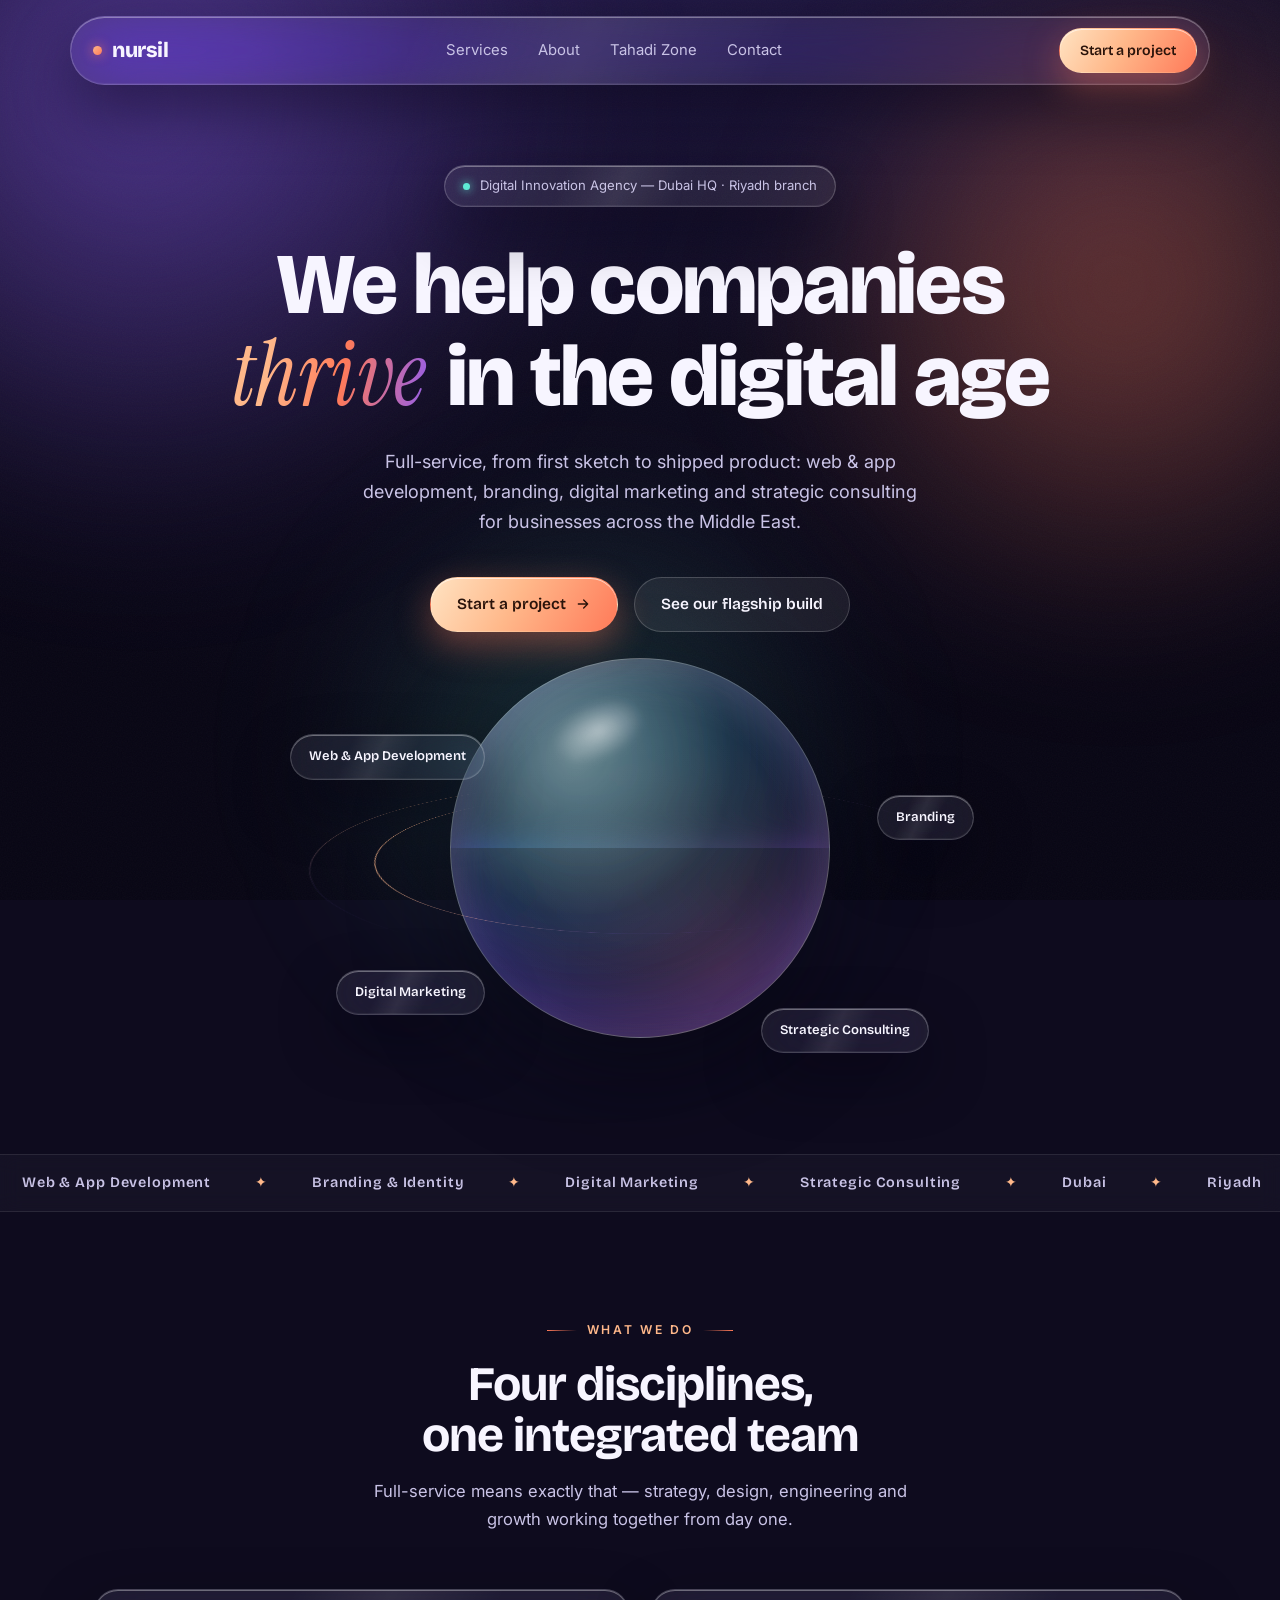
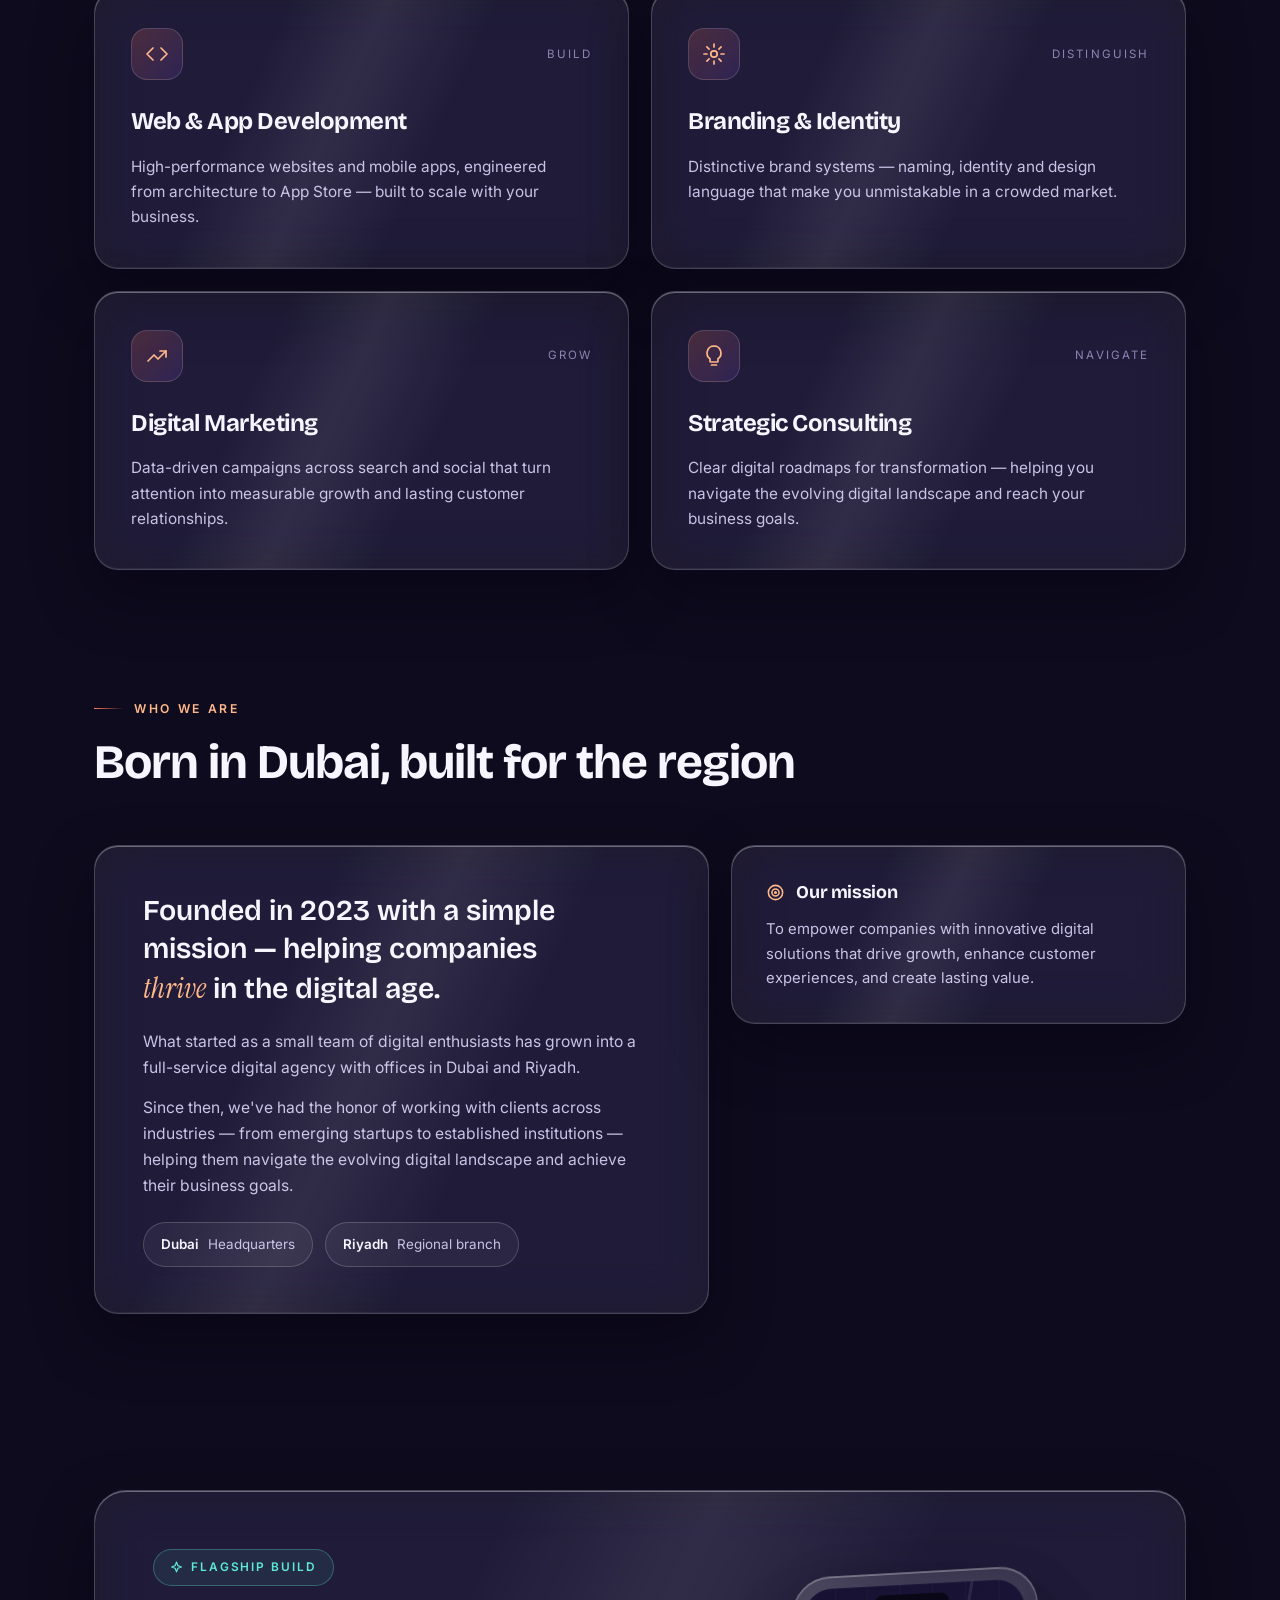
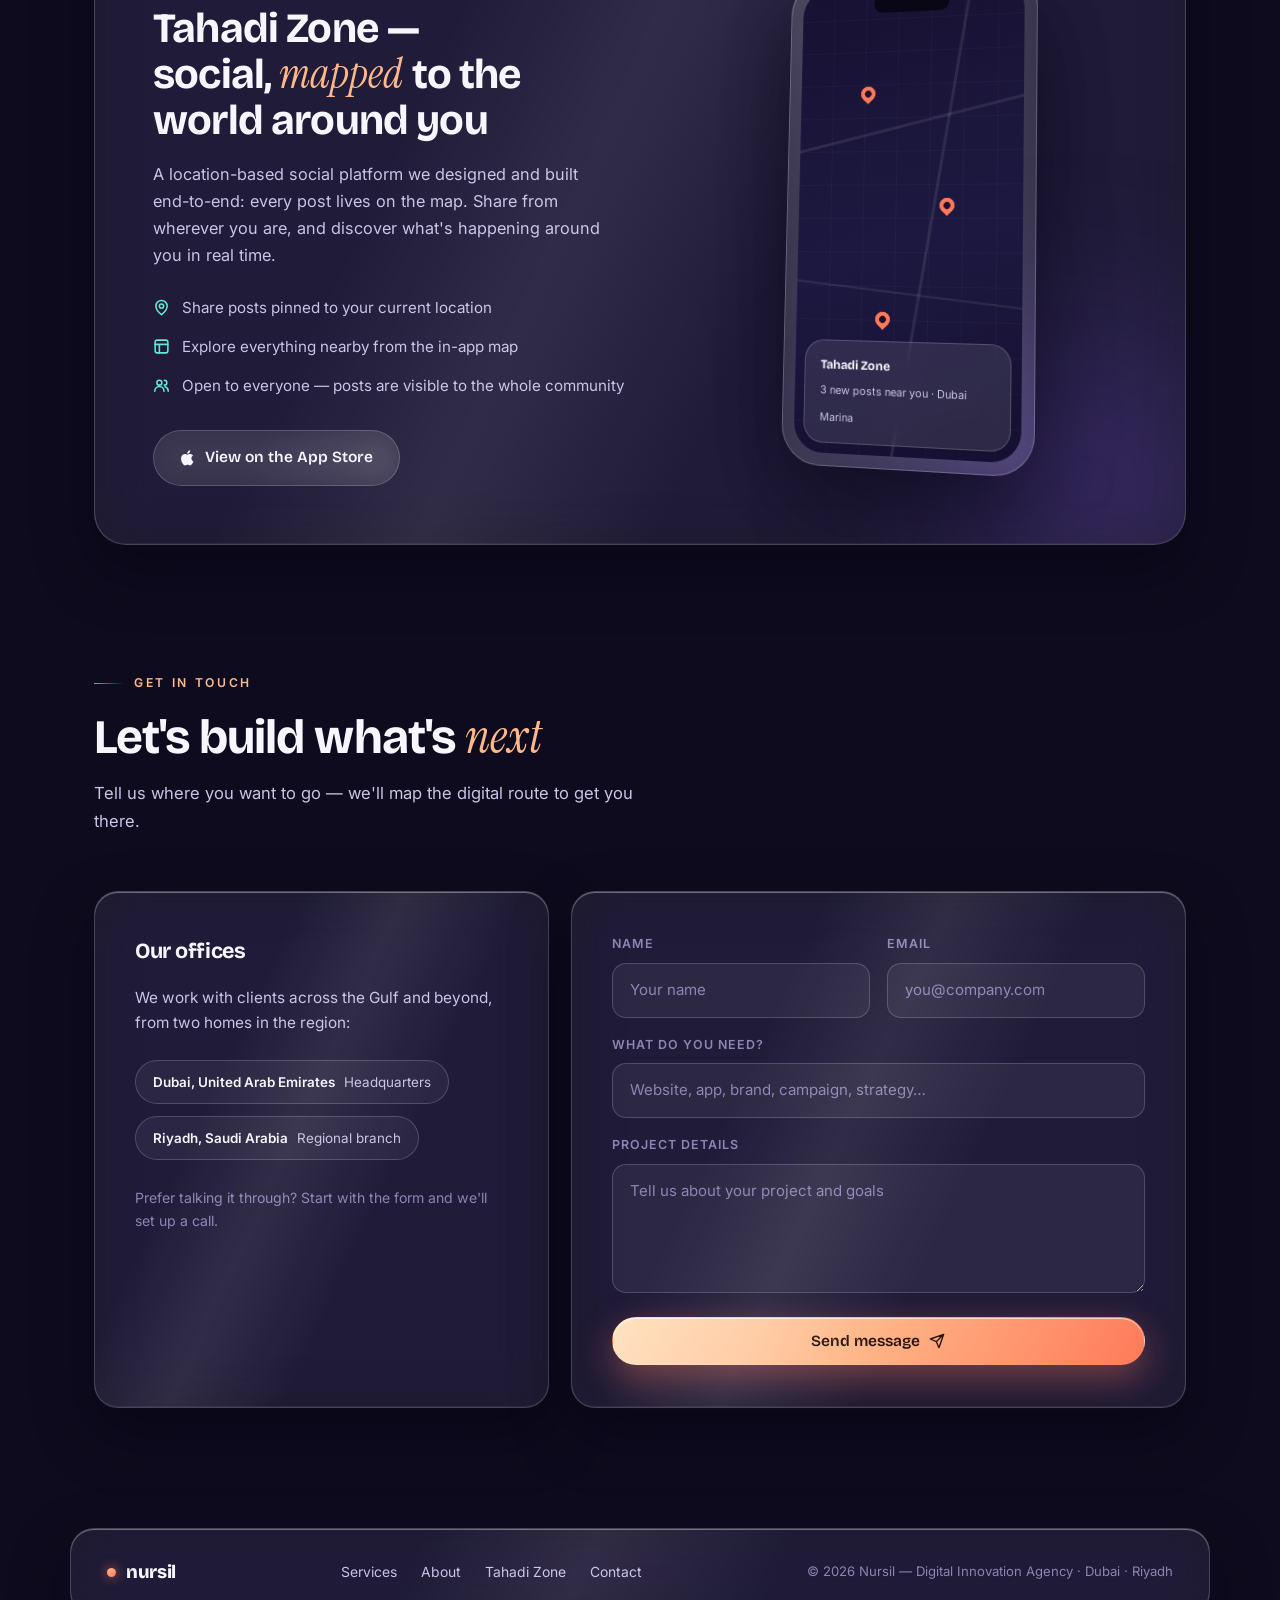
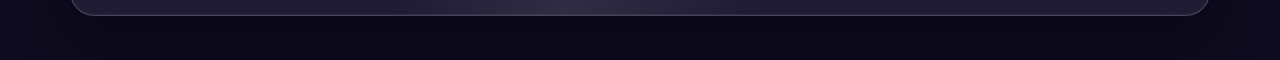
==== commit 22b6aa1e: "Redesign landing page: luminous desert-dusk glassmorphism Full visual rework replacing the dim navy/" ====
--- a/index.html
+++ b/index.html
@@ -7,388 +7,393 @@
 <meta name="description" content="Nursil is a full-service digital innovation agency headquartered in Dubai with a branch in Riyadh — web & app development, branding, digital marketing, and strategic consulting.">
 <link rel="preconnect" href="https://fonts.googleapis.com">
 <link rel="preconnect" href="https://fonts.gstatic.com" crossorigin>
-<link href="https://fonts.googleapis.com/css2?family=Outfit:wght@400;500;600;700;800&family=Inter:wght@400;500;600&display=swap" rel="stylesheet">
+<link href="https://fonts.googleapis.com/css2?family=Bricolage+Grotesque:opsz,wght@12..96,400..800&family=Instrument+Serif:ital@1&family=Inter:wght@400..600&display=swap" rel="stylesheet">
 <style>
 /* ==========================================================================
-   Nursil — Glassmorphism 2026 redesign
-   Dark ambient gradient · deep-tinted frosted glass · one signature 3D
-   element with pointer-depth parallax · scroll reveals · reduced-motion safe
+   Nursil — "Desert Dusk" glassmorphism
+   Luminous aurora ground · true frosted glass · glass-orb 3D centerpiece
    ========================================================================== */
 
 :root{
-  /* Dubai-dusk palette — deep slate base, warm gold accent, muted violet/teal ambience */
-  --bg-0:#070a14;
-  --bg-1:#0b1020;
-  --ink-hi:#f3f5fb;
-  --ink-mid:#aeb6cf;
-  --ink-low:#6f7893;
-  --gold:#e9b45c;
-  --gold-2:#f4d29c;
-  --violet:#8b7bf0;
-  --teal:#4fd1c5;
-
-  /* Deep-tinted glass (2026 guidance: dark tint, not white, on dark surfaces) */
-  --glass:rgba(21,27,50,.42);
-  --glass-hi:rgba(30,38,68,.55);
-  --glass-edge:rgba(255,255,255,.11);
-  --glass-glint:rgba(255,255,255,.16);
-
-  --r-lg:26px;
+  --night:#0e0b1e;
+  --violet:#8b5cf6;
+  --coral:#ff7a59;
+  --peach:#ffb88a;
+  --teal:#5eead4;
+  --ink:#f7f5ff;
+  --ink-mid:#c9c3e6;
+  --ink-low:#8d86b3;
+
+  --glass:rgba(255,255,255,.07);
+  --glass-hi:rgba(255,255,255,.12);
+  --edge:rgba(255,255,255,.18);
+  --glint:rgba(255,255,255,.35);
+
+  --r-xl:32px;
+  --r-lg:24px;
   --r-md:18px;
   --ease:cubic-bezier(.22,1,.36,1);
-  --wrap:1160px;
+  --wrap:1140px;
 }
 
 *{box-sizing:border-box}
-html{scroll-behavior:smooth;overflow-x:clip}
+html{scroll-behavior:smooth}
 body{
   margin:0;
-  font-family:'Inter',system-ui,-apple-system,sans-serif;
-  background:var(--bg-0);
-  color:var(--ink-hi);
-  line-height:1.6;
-  overflow-x:hidden;
-}
-h1,h2,h3,.display{font-family:'Outfit','Inter',sans-serif;letter-spacing:-.015em}
+  font-family:'Inter',system-ui,sans-serif;
+  background:var(--night);
+  color:var(--ink);
+  line-height:1.65;
+  overflow-x:clip; /* clip, not hidden — hidden creates a scroll container and breaks position:sticky */
+}
+h1,h2,h3{font-family:'Bricolage Grotesque','Inter',sans-serif;letter-spacing:-.02em}
+.serif{font-family:'Instrument Serif',Georgia,serif;font-style:italic;font-weight:400;letter-spacing:0}
 a{color:inherit;text-decoration:none}
 ul{margin:0;padding:0;list-style:none}
 p{color:var(--ink-mid)}
-img{max-width:100%}
-
-/* ---------- Ambient background: gradient + slow aurora glows ---------- */
-.ambient{position:fixed;inset:0;z-index:-2;background:
-  linear-gradient(180deg,var(--bg-0) 0%,var(--bg-1) 55%,#0a0d1c 100%)}
-.aurora{position:fixed;border-radius:50%;filter:blur(90px);z-index:-1;
-  opacity:.6;will-change:transform;pointer-events:none}
-.aurora-violet{width:56vw;height:56vw;max-width:760px;max-height:760px;
-  top:-18%;right:-12%;background:radial-gradient(circle,rgba(139,123,240,.30),transparent 65%)}
-.aurora-gold{width:44vw;height:44vw;max-width:620px;max-height:620px;
-  top:36%;left:-16%;background:radial-gradient(circle,rgba(233,180,92,.17),transparent 65%)}
-.aurora-teal{width:38vw;height:38vw;max-width:540px;max-height:540px;
-  bottom:-14%;right:8%;background:radial-gradient(circle,rgba(79,209,197,.14),transparent 65%)}
-@keyframes drift{
+
+/* ---------------- Aurora ground — vivid enough for glass to refract ---------------- */
+.sky{position:fixed;inset:0;z-index:-3;background:
+  radial-gradient(120% 90% at 50% -10%,#241a4d 0%,var(--night) 55%,#080614 100%)}
+.blob{position:fixed;z-index:-2;border-radius:50%;filter:blur(80px);
+  will-change:transform;pointer-events:none;transform:translateZ(0)}
+.blob-violet{width:62vw;height:62vw;max-width:900px;max-height:900px;top:-24%;left:-14%;
+  background:radial-gradient(circle at 40% 40%,rgba(139,92,246,.52),rgba(139,92,246,0) 65%)}
+.blob-coral{width:52vw;height:52vw;max-width:760px;max-height:760px;top:2%;right:-16%;
+  background:radial-gradient(circle at 45% 40%,rgba(255,122,89,.42),rgba(255,122,89,0) 65%)}
+.blob-teal{width:44vw;height:44vw;max-width:620px;max-height:620px;bottom:-18%;left:24%;
+  background:radial-gradient(circle at 50% 45%,rgba(94,234,212,.24),rgba(94,234,212,0) 65%)}
+@keyframes breathe{
   0%,100%{transform:translate3d(0,0,0) scale(1)}
-  50%{transform:translate3d(-3vw,3vh,0) scale(1.07)}
-}
-.aurora{animation:drift 26s ease-in-out infinite}
-.aurora-gold{animation-duration:32s;animation-delay:-9s}
-.aurora-teal{animation-duration:22s;animation-delay:-15s}
-
-/* fine noise so the glass has something to diffuse */
-.grain{position:fixed;inset:0;z-index:-1;pointer-events:none;opacity:.05;
-  background-image:url("data:image/svg+xml,%3Csvg xmlns='http://www.w3.org/2000/svg' width='120' height='120'%3E%3Cfilter id='n'%3E%3CfeTurbulence type='fractalNoise' baseFrequency='.85' numOctaves='2'/%3E%3C/filter%3E%3Crect width='120' height='120' filter='url(%23n)' opacity='.55'/%3E%3C/svg%3E")}
-
-/* ---------- Glass primitive ---------- */
+  50%{transform:translate3d(4vw,3vh,0) scale(1.12)}
+}
+.blob{animation:breathe 24s ease-in-out infinite}
+.blob-coral{animation-duration:30s;animation-delay:-10s}
+.blob-teal{animation-duration:20s;animation-delay:-6s}
+.grain{position:fixed;inset:0;z-index:-1;pointer-events:none;opacity:.06;
+  background-image:url("data:image/svg+xml,%3Csvg xmlns='http://www.w3.org/2000/svg' width='140' height='140'%3E%3Cfilter id='n'%3E%3CfeTurbulence type='fractalNoise' baseFrequency='.8' numOctaves='2'/%3E%3C/filter%3E%3Crect width='140' height='140' filter='url(%23n)' opacity='.6'/%3E%3C/svg%3E")}
+
+/* ---------------- Glass primitives ---------------- */
 .glass{
+  position:relative;
   background:var(--glass);
-  border:1px solid var(--glass-edge);
-  border-radius:var(--r-md);
-  backdrop-filter:blur(20px) saturate(150%);
-  -webkit-backdrop-filter:blur(20px) saturate(150%);
-  box-shadow:0 18px 50px rgba(3,5,14,.5),inset 0 1px 0 var(--glass-glint);
-}
-
-/* ---------- Nav ---------- */
-.nav-wrap{position:sticky;top:14px;z-index:60;padding:0 20px}
+  border:1px solid var(--edge);
+  border-radius:var(--r-lg);
+  backdrop-filter:blur(26px) saturate(170%);
+  -webkit-backdrop-filter:blur(26px) saturate(170%);
+  box-shadow:0 24px 60px rgba(5,3,16,.45),inset 0 1px 0 var(--glint),inset 0 -1px 0 rgba(255,255,255,.06);
+}
+/* diagonal refraction streak across glass surfaces */
+.glass::before{content:"";position:absolute;inset:0;border-radius:inherit;pointer-events:none;
+  background:linear-gradient(115deg,transparent 30%,rgba(255,255,255,.08) 45%,transparent 62%)}
+
+/* ---------------- Nav ---------------- */
+.nav-wrap{position:sticky;top:16px;z-index:80;padding:0 20px}
 .nav{max-width:var(--wrap);margin:0 auto;display:flex;align-items:center;
-  justify-content:space-between;gap:16px;padding:12px 14px 12px 20px;border-radius:999px}
-.brand{display:flex;align-items:center;gap:11px;font-family:'Outfit',sans-serif;
-  font-weight:700;font-size:1.14rem}
-.brand-mark{width:36px;height:36px;border-radius:11px;display:grid;place-items:center;
-  background:linear-gradient(135deg,var(--gold) 0%,#c98a3a 100%);
-  color:#160f04;font-size:1.05rem;box-shadow:0 6px 20px rgba(233,180,92,.35)}
-.brand small{font-weight:500;color:var(--ink-low);font-size:.7rem;display:block;
-  letter-spacing:.14em;text-transform:uppercase;line-height:1.1}
+  justify-content:space-between;gap:14px;padding:11px 12px 11px 22px;border-radius:999px}
+.brand{display:flex;align-items:baseline;gap:10px;font-family:'Bricolage Grotesque',sans-serif;
+  font-weight:800;font-size:1.32rem;letter-spacing:-.02em}
+.brand i{font-style:normal;width:9px;height:9px;border-radius:50%;align-self:center;
+  background:linear-gradient(135deg,var(--peach),var(--coral));
+  box-shadow:0 0 12px rgba(255,122,89,.8)}
 .nav-links{display:flex;gap:30px;font-size:.93rem;color:var(--ink-mid)}
 .nav-links a{position:relative;padding:4px 0;transition:color .25s var(--ease)}
-.nav-links a::after{content:"";position:absolute;left:0;bottom:0;width:100%;height:1.5px;
-  background:linear-gradient(90deg,var(--gold),var(--violet));
+.nav-links a::after{content:"";position:absolute;left:0;bottom:-1px;width:100%;height:1.5px;
+  background:linear-gradient(90deg,var(--coral),var(--violet));
   transform:scaleX(0);transform-origin:left;transition:transform .3s var(--ease)}
-.nav-links a:hover{color:var(--ink-hi)}
+.nav-links a:hover{color:var(--ink)}
 .nav-links a:hover::after{transform:scaleX(1)}
 
-/* ---------- Buttons ---------- */
-.btn{display:inline-flex;align-items:center;gap:9px;padding:13px 24px;border-radius:999px;white-space:nowrap;
-  font-family:'Outfit',sans-serif;font-weight:600;font-size:.95rem;cursor:pointer;
-  border:1px solid transparent;
+/* ---------------- Buttons ---------------- */
+.btn{display:inline-flex;align-items:center;gap:9px;padding:14px 26px;border-radius:999px;
+  font-family:'Bricolage Grotesque',sans-serif;font-weight:600;font-size:.97rem;cursor:pointer;
+  white-space:nowrap;border:1px solid transparent;
   transition:transform .3s var(--ease),box-shadow .3s var(--ease),background .3s var(--ease)}
 .btn svg{transition:transform .3s var(--ease)}
 .btn:hover svg{transform:translateX(3px)}
-.btn-gold{background:linear-gradient(135deg,var(--gold-2),var(--gold) 55%,#d3953f);
-  color:#1b1204;box-shadow:0 10px 32px rgba(233,180,92,.32)}
-.btn-gold:hover{transform:translateY(-2px);box-shadow:0 16px 42px rgba(233,180,92,.45)}
-.btn-glass{background:rgba(255,255,255,.05);border-color:var(--glass-edge);color:var(--ink-hi);
-  backdrop-filter:blur(12px);-webkit-backdrop-filter:blur(12px)}
-.btn-glass:hover{background:rgba(255,255,255,.1);transform:translateY(-2px)}
-.btn-sm{padding:10px 19px;font-size:.88rem}
-
-/* ---------- Layout helpers ---------- */
+.btn-solar{background:linear-gradient(120deg,#ffe3c2,var(--peach) 45%,var(--coral));
+  color:#2a130a;box-shadow:0 12px 36px rgba(255,122,89,.4),inset 0 1px 0 rgba(255,255,255,.6)}
+.btn-solar:hover{transform:translateY(-2px);box-shadow:0 18px 48px rgba(255,122,89,.55),inset 0 1px 0 rgba(255,255,255,.6)}
+.btn-frost{background:rgba(255,255,255,.07);border-color:var(--edge);color:var(--ink);
+  backdrop-filter:blur(14px);-webkit-backdrop-filter:blur(14px)}
+.btn-frost:hover{background:rgba(255,255,255,.13);transform:translateY(-2px)}
+.btn-sm{padding:10px 20px;font-size:.88rem}
+
+/* ---------------- Layout helpers ---------------- */
 .wrap{max-width:var(--wrap);margin:0 auto;padding:0 24px}
-.section{padding:96px 0}
-.eyebrow{display:inline-flex;align-items:center;gap:8px;font-size:.78rem;font-weight:600;
-  letter-spacing:.16em;text-transform:uppercase;color:var(--gold);margin-bottom:16px}
-.eyebrow::before{content:"";width:26px;height:1.5px;
-  background:linear-gradient(90deg,var(--gold),transparent)}
-.section-head h2{font-size:clamp(1.8rem,3.6vw,2.6rem);font-weight:700;margin:0 0 14px}
-.section-head p{max-width:560px;font-size:1.02rem;margin:0}
-
-/* ---------- Hero ---------- */
-.hero{max-width:var(--wrap);margin:0 auto;padding:88px 24px 40px;
-  display:grid;grid-template-columns:1.05fr .95fr;gap:48px;align-items:center;min-height:78vh}
-.hero-pill{display:inline-flex;align-items:center;gap:9px;padding:8px 16px;border-radius:999px;
-  font-size:.8rem;color:var(--ink-mid);margin-bottom:26px}
+.section{padding:100px 0}
+section[id]{scroll-margin-top:92px}
+.eyebrow{display:inline-flex;align-items:center;gap:10px;font-size:.76rem;font-weight:600;
+  letter-spacing:.22em;text-transform:uppercase;color:var(--peach);margin-bottom:18px}
+.eyebrow::before,.eyebrow.center::after{content:"";width:30px;height:1px;
+  background:linear-gradient(90deg,var(--coral),transparent)}
+.eyebrow.center::after{background:linear-gradient(90deg,transparent,var(--coral))}
+.section-head h2{font-size:clamp(2rem,4.2vw,3rem);font-weight:700;line-height:1.08;
+  margin:0 0 16px;text-wrap:balance}
+.section-head p{max-width:580px;font-size:1.04rem;margin:0}
+.center{text-align:center}
+.center p{margin:0 auto}
+
+/* ---------------- Hero — cinematic, centered over the glass orb ---------------- */
+.hero{position:relative;padding:96px 24px 40px;text-align:center;overflow:visible}
+.hero-inner{max-width:900px;margin:0 auto;position:relative;z-index:2}
+.hero-pill{display:inline-flex;align-items:center;gap:10px;padding:9px 18px;border-radius:999px;
+  font-size:.82rem;color:var(--ink-mid);margin-bottom:34px}
 .hero-pill .dot{width:7px;height:7px;border-radius:50%;background:var(--teal);
-  box-shadow:0 0 9px var(--teal)}
-.hero h1{font-size:clamp(2.5rem,5.4vw,3.9rem);font-weight:800;line-height:1.06;margin:0 0 22px}
-.hero h1 .accent{background:linear-gradient(100deg,var(--gold-2) 10%,var(--gold) 45%,var(--violet) 95%);
-  -webkit-background-clip:text;background-clip:text;color:transparent}
-.hero-sub{font-size:1.1rem;max-width:490px;margin:0 0 34px}
-.hero-cta{display:flex;gap:14px;flex-wrap:wrap;margin-bottom:52px}
-.hero-facts{display:flex;gap:0}
-.fact{padding:0 30px;border-left:1px solid rgba(255,255,255,.09)}
-.fact:first-child{padding-left:0;border-left:0}
-.fact b{display:block;font-family:'Outfit',sans-serif;font-size:1.45rem;font-weight:700}
-.fact span{font-size:.8rem;color:var(--ink-low)}
-
-/* ---------- Signature 3D element: floating glass stack ---------- */
-.stage{display:flex;justify-content:center;perspective:1300px}
-.stack{position:relative;width:min(420px,100%);height:440px;transform-style:preserve-3d;
-  transition:transform .18s ease-out;will-change:transform}
-@keyframes stackIdle{
-  0%,100%{transform:translateY(0) rotateX(8deg) rotateY(-10deg)}
-  50%{transform:translateY(-13px) rotateX(8deg) rotateY(-10deg)}
-}
-.stack.idle{animation:stackIdle 8s ease-in-out infinite}
-.pane{position:absolute;border-radius:var(--r-lg);transform-style:preserve-3d}
-/* back pane — pure glow slab */
-.pane-back{inset:12% 4% 14% 16%;transform:translateZ(-70px);
-  background:linear-gradient(135deg,rgba(139,123,240,.16),rgba(79,209,197,.08));
-  border:1px solid rgba(255,255,255,.07);
-  backdrop-filter:blur(8px);-webkit-backdrop-filter:blur(8px)}
-/* mid pane — analytics window */
-.pane-mid{inset:20% 14% 6% -4%;transform:translateZ(0);padding:20px}
-.pane-mid .win-dots{display:flex;gap:6px;margin-bottom:16px}
-.pane-mid .win-dots i{width:8px;height:8px;border-radius:50%;background:rgba(255,255,255,.18)}
-.pane-mid .win-dots i:first-child{background:var(--gold)}
-.bars{display:flex;align-items:flex-end;gap:10px;height:110px;padding:0 4px}
-.bars i{flex:1;border-radius:6px 6px 2px 2px;
-  background:linear-gradient(180deg,rgba(233,180,92,.85),rgba(233,180,92,.15));
-  animation:barPulse 4.5s ease-in-out infinite}
-.bars i:nth-child(1){height:42%}.bars i:nth-child(2){height:68%;animation-delay:-.6s}
-.bars i:nth-child(3){height:52%;animation-delay:-1.2s}.bars i:nth-child(4){height:88%;animation-delay:-1.8s}
-.bars i:nth-child(5){height:63%;animation-delay:-2.4s}.bars i:nth-child(6){height:96%;animation-delay:-3s}
-@keyframes barPulse{0%,100%{transform:scaleY(1)}50%{transform:scaleY(.86)}}
-.pane-mid .win-caption{margin-top:14px;font-size:.74rem;color:var(--ink-low);
-  display:flex;justify-content:space-between}
-.pane-mid .win-caption b{color:var(--teal);font-weight:600}
-/* front pane — brand card */
-.pane-front{left:34%;right:-6%;top:2%;height:150px;transform:translateZ(85px);padding:18px 20px;
-  background:var(--glass-hi)}
-.pane-front .mini-brand{display:flex;align-items:center;gap:10px;font-family:'Outfit',sans-serif;
-  font-weight:700;font-size:.95rem}
-.pane-front .mini-mark{width:26px;height:26px;border-radius:8px;display:grid;place-items:center;
-  font-size:.8rem;background:linear-gradient(135deg,var(--gold),#c98a3a);color:#160f04}
-.pane-front p{margin:10px 0 0;font-size:.76rem;line-height:1.5;color:var(--ink-mid)}
-/* floating service chips at distinct depths */
-.chip{position:absolute;padding:9px 15px;border-radius:999px;font-size:.75rem;font-weight:600;
-  font-family:'Outfit',sans-serif;white-space:nowrap;animation:chipFloat 6.5s ease-in-out infinite}
-.chip-1{bottom:24%;left:-9%;transform:translateZ(120px);animation-delay:0s}
-.chip-2{top:38%;right:-11%;transform:translateZ(55px);animation-delay:-2.1s}
-.chip-3{bottom:-3%;right:16%;transform:translateZ(95px);animation-delay:-4.2s}
-@keyframes chipFloat{
-  0%,100%{margin-top:0}
-  50%{margin-top:-11px}
-}
-/* orbiting light speck behind stack */
-.spark{position:absolute;width:10px;height:10px;border-radius:50%;left:50%;top:50%;
-  background:var(--gold-2);box-shadow:0 0 18px 4px rgba(233,180,92,.55);
-  transform:translateZ(-110px);animation:orbitSpark 12s linear infinite}
-@keyframes orbitSpark{
-  0%{margin:-190px 0 0 -30px}25%{margin:-30px 0 0 170px}
-  50%{margin:150px 0 0 -10px}75%{margin:-20px 0 0 -210px}
-  100%{margin:-190px 0 0 -30px}
-}
-
-/* ---------- Services ---------- */
-.svc-grid{display:grid;grid-template-columns:repeat(4,1fr);gap:20px;margin-top:52px}
-.svc{padding:30px 24px 32px;position:relative;overflow:hidden;
-  transition:transform .35s var(--ease),background .35s var(--ease),box-shadow .35s var(--ease)}
-.svc::before{content:"";position:absolute;top:0;left:-80%;width:60%;height:100%;
-  background:linear-gradient(100deg,transparent,rgba(255,255,255,.06),transparent);
-  transform:skewX(-18deg);transition:left .6s var(--ease)}
-.svc:hover{transform:translateY(-9px);background:var(--glass-hi);
-  box-shadow:0 26px 60px rgba(3,5,14,.6),inset 0 1px 0 var(--glass-glint)}
-.svc:hover::before{left:130%}
-.svc-icon{width:50px;height:50px;border-radius:14px;display:grid;place-items:center;margin-bottom:20px;
-  background:linear-gradient(135deg,rgba(233,180,92,.2),rgba(139,123,240,.14));
-  border:1px solid rgba(255,255,255,.08);color:var(--gold-2)}
-.svc h3{font-size:1.1rem;margin:0 0 10px}
-.svc p{font-size:.89rem;margin:0;line-height:1.6}
-.svc-num{position:absolute;top:22px;right:22px;font-family:'Outfit',sans-serif;font-size:.75rem;
-  color:var(--ink-low);letter-spacing:.1em}
-
-/* ---------- About ---------- */
-.about-grid{display:grid;grid-template-columns:1fr 1fr;gap:20px;margin-top:52px}
-.about-story{padding:40px;grid-row:span 2}
-.about-story p{font-size:.98rem}
-.about-story .since{display:inline-block;font-family:'Outfit',sans-serif;font-size:3.4rem;
-  font-weight:800;line-height:1;margin-bottom:14px;
-  background:linear-gradient(120deg,var(--gold-2),var(--gold));
-  -webkit-background-clip:text;background-clip:text;color:transparent}
-.mv{padding:30px 32px}
-.mv h3{display:flex;align-items:center;gap:10px;font-size:1.02rem;margin:0 0 10px}
-.mv h3 svg{color:var(--gold)}
-.mv p{font-size:.92rem;margin:0}
-.offices{display:flex;gap:12px;margin-top:26px;flex-wrap:wrap}
-.office{display:inline-flex;align-items:center;gap:8px;padding:9px 16px;border-radius:999px;
-  font-size:.82rem;color:var(--ink-mid);background:rgba(255,255,255,.045);
-  border:1px solid var(--glass-edge)}
-.office b{color:var(--ink-hi);font-weight:600}
-
-/* ---------- Tahadi Zone feature ---------- */
-.tahadi{margin-top:52px;padding:56px;display:grid;grid-template-columns:1fr .85fr;
-  gap:48px;align-items:center;border-radius:var(--r-lg);position:relative;overflow:hidden}
-.tahadi::after{content:"";position:absolute;width:420px;height:420px;border-radius:50%;
-  right:-120px;top:-140px;filter:blur(70px);pointer-events:none;
-  background:radial-gradient(circle,rgba(79,209,197,.2),transparent 65%)}
-.tahadi-badge{display:inline-flex;align-items:center;gap:8px;padding:7px 14px;border-radius:999px;
-  font-size:.75rem;font-weight:600;letter-spacing:.1em;text-transform:uppercase;
-  color:var(--teal);background:rgba(79,209,197,.09);border:1px solid rgba(79,209,197,.28);
-  margin-bottom:18px}
-.tahadi h2{font-size:clamp(1.7rem,3.2vw,2.3rem);margin:0 0 16px}
-.tahadi>div>p{font-size:1rem;max-width:460px}
-.tahadi-points{margin:24px 0 30px;display:grid;gap:12px}
-.tahadi-points li{display:flex;gap:11px;align-items:flex-start;font-size:.93rem;color:var(--ink-mid)}
-.tahadi-points svg{flex-shrink:0;margin-top:3px;color:var(--teal)}
-/* CSS phone mockup with live map */
-.phone-stage{display:flex;justify-content:center;perspective:1000px}
-.phone{width:250px;height:490px;border-radius:38px;padding:12px;position:relative;
-  background:rgba(18,23,44,.6);border:1px solid rgba(255,255,255,.14);
-  backdrop-filter:blur(18px);-webkit-backdrop-filter:blur(18px);
-  box-shadow:0 34px 70px rgba(3,5,14,.65),inset 0 1px 0 rgba(255,255,255,.18);
-  transform:rotateY(-12deg) rotateX(4deg);transform-style:preserve-3d;
-  animation:phoneBob 9s ease-in-out infinite}
+  box-shadow:0 0 10px var(--teal)}
+.hero h1{font-size:clamp(2.9rem,7.2vw,5.4rem);font-weight:800;line-height:1.02;
+  margin:0 0 26px;text-wrap:balance}
+.hero h1 .serif{font-size:1.04em;background:linear-gradient(100deg,var(--peach) 20%,var(--coral) 55%,var(--violet));
+  -webkit-background-clip:text;background-clip:text;color:transparent;padding-right:.06em}
+.hero-sub{font-size:1.13rem;max-width:560px;margin:0 auto 40px}
+.hero-cta{display:flex;gap:16px;justify-content:center;flex-wrap:wrap;margin-bottom:0}
+
+/* --- signature 3D: refractive glass orb + orbit rings, behind the headline --- */
+.orb-stage{position:relative;height:430px;margin:18px auto 0;max-width:900px;
+  perspective:1200px;z-index:1}
+.orb-scene{position:absolute;left:50%;top:46%;transform:translate(-50%,-50%);
+  width:380px;height:380px;transform-style:preserve-3d;transition:transform .2s ease-out}
+.orb{position:absolute;inset:0;border-radius:50%;
+  backdrop-filter:blur(18px) saturate(200%) brightness(1.15);
+  -webkit-backdrop-filter:blur(18px) saturate(200%) brightness(1.15);
+  background:
+    radial-gradient(circle at 33% 26%,rgba(255,255,255,.38),rgba(255,255,255,.04) 42%,transparent 60%),
+    radial-gradient(circle at 72% 82%,rgba(255,122,89,.16),transparent 55%),
+    radial-gradient(circle at 50% 50%,rgba(255,255,255,.02),rgba(255,255,255,.06));
+  border:1px solid rgba(255,255,255,.28);
+  box-shadow:
+    inset 0 -30px 60px rgba(139,92,246,.22),
+    inset 0 18px 40px rgba(255,255,255,.12),
+    0 40px 90px rgba(5,3,16,.55);
+  animation:orbFloat 9s ease-in-out infinite}
+@keyframes orbFloat{0%,100%{translate:0 0}50%{translate:0 -18px}}
+.orb::after{content:"";position:absolute;top:9%;left:22%;width:34%;height:20%;
+  border-radius:50%;transform:rotate(-24deg);
+  background:radial-gradient(closest-side,rgba(255,255,255,.55),transparent 75%);
+  filter:blur(4px)}
+.ring{position:absolute;left:50%;top:50%;border-radius:50%;border:1.5px solid transparent;
+  background:linear-gradient(90deg,rgba(255,184,138,.85),rgba(139,92,246,.15) 45%,rgba(255,184,138,0) 70%) border-box;
+  -webkit-mask:linear-gradient(#fff 0 0) padding-box,linear-gradient(#fff 0 0);
+  -webkit-mask-composite:xor;mask-composite:exclude;
+  animation:ringSpin 16s linear infinite}
+.ring-1{width:520px;height:520px;margin:-260px 0 0 -260px;transform:rotateX(74deg)}
+.ring-2{width:640px;height:640px;margin:-320px 0 0 -320px;transform:rotateX(74deg) rotateZ(60deg);
+  animation-duration:26s;animation-direction:reverse;opacity:.6}
+@keyframes ringSpin{
+  0%{transform:rotateX(74deg) rotateZ(0)}
+  100%{transform:rotateX(74deg) rotateZ(360deg)}
+}
+.ring i{position:absolute;top:-4px;left:50%;width:8px;height:8px;border-radius:50%;
+  background:var(--peach);box-shadow:0 0 14px 3px rgba(255,184,138,.8)}
+/* floating glass shards — services orbiting the orb at depth */
+.shard{position:absolute;padding:11px 18px;border-radius:999px;white-space:nowrap;
+  font-family:'Bricolage Grotesque',sans-serif;font-size:.82rem;font-weight:600;
+  animation:shardFloat 7s ease-in-out infinite}
+.shard-1{top:20%;left:-42%;animation-delay:0s}
+.shard-2{top:36%;right:-38%;animation-delay:-1.8s}
+.shard-3{bottom:6%;left:-30%;animation-delay:-3.5s}
+.shard-4{bottom:-4%;right:-26%;animation-delay:-5.2s}
+@keyframes shardFloat{0%,100%{translate:0 0}50%{translate:0 -13px}}
+
+/* ---------------- Marquee ribbon ---------------- */
+.ribbon{margin:34px 0 0;padding:0;border-block:1px solid rgba(255,255,255,.09);
+  background:rgba(255,255,255,.03);backdrop-filter:blur(10px);-webkit-backdrop-filter:blur(10px);
+  overflow:hidden}
+.ribbon-track{display:flex;width:max-content;animation:slide 30s linear infinite}
+.ribbon-track:hover{animation-play-state:paused}
+.ribbon-set{display:flex;align-items:center;gap:44px;padding:16px 22px;
+  font-family:'Bricolage Grotesque',sans-serif;font-size:.9rem;font-weight:600;
+  letter-spacing:.06em;color:var(--ink-mid);white-space:nowrap}
+.ribbon-set b{color:var(--peach);font-weight:400}
+@keyframes slide{to{transform:translateX(-50%)}}
+
+/* ---------------- Services ---------------- */
+.svc-grid{display:grid;grid-template-columns:repeat(2,1fr);gap:22px;margin-top:56px}
+.svc{padding:38px 36px;overflow:hidden;
+  transition:transform .4s var(--ease),background .4s var(--ease),box-shadow .4s var(--ease)}
+.svc:hover{transform:translateY(-7px);background:var(--glass-hi);
+  box-shadow:0 34px 80px rgba(5,3,16,.6),inset 0 1px 0 var(--glint)}
+.svc-top{display:flex;align-items:center;justify-content:space-between;margin-bottom:22px}
+.svc-icon{width:52px;height:52px;border-radius:16px;display:grid;place-items:center;
+  color:var(--peach);border:1px solid rgba(255,255,255,.14);
+  background:linear-gradient(135deg,rgba(255,122,89,.2),rgba(139,92,246,.14));
+  transition:transform .4s var(--ease)}
+.svc:hover .svc-icon{transform:rotate(-8deg) scale(1.08)}
+.svc-tag{font-size:.72rem;letter-spacing:.18em;text-transform:uppercase;color:var(--ink-low)}
+.svc h3{font-size:1.5rem;font-weight:700;margin:0 0 12px}
+.svc p{font-size:.96rem;margin:0;max-width:44ch}
+
+/* ---------------- About ---------------- */
+.about{display:grid;grid-template-columns:1.15fr .85fr;gap:22px;margin-top:56px}
+.story{padding:46px 48px}
+.story p{font-size:.98rem;margin:0 0 14px}
+.story p.story-lede{font-family:'Bricolage Grotesque',sans-serif;font-size:clamp(1.35rem,2.4vw,1.8rem);
+  font-weight:600;line-height:1.35;color:var(--ink);margin:0 0 20px;text-wrap:balance}
+.story-lede .serif{color:var(--peach)}
+.offices{display:flex;gap:12px;margin-top:24px;flex-wrap:wrap}
+.office{display:inline-flex;align-items:center;gap:9px;padding:10px 17px;border-radius:999px;
+  font-size:.84rem;color:var(--ink-mid);background:rgba(255,255,255,.05);
+  border:1px solid var(--edge)}
+.office b{color:var(--ink);font-weight:600}
+.about-side{display:grid;gap:22px;align-content:start}
+.mv{padding:32px 34px}
+.mv h3{display:flex;align-items:center;gap:11px;font-size:1.12rem;margin:0 0 10px}
+.mv h3 svg{color:var(--peach);flex-shrink:0}
+.mv p{font-size:.93rem;margin:0}
+
+/* ---------------- Tahadi Zone ---------------- */
+.tahadi{margin-top:56px;padding:58px;display:grid;grid-template-columns:1.05fr .95fr;
+  gap:52px;align-items:center;border-radius:var(--r-xl);overflow:hidden}
+.tahadi::after{content:"";position:absolute;width:480px;height:480px;border-radius:50%;
+  right:-140px;bottom:-180px;filter:blur(80px);pointer-events:none;
+  background:radial-gradient(circle,rgba(139,92,246,.3),transparent 65%)}
+.tahadi-badge{display:inline-flex;align-items:center;gap:8px;padding:8px 16px;border-radius:999px;
+  font-size:.74rem;font-weight:600;letter-spacing:.16em;text-transform:uppercase;
+  color:var(--teal);background:rgba(94,234,212,.08);border:1px solid rgba(94,234,212,.3);
+  margin-bottom:20px}
+.tahadi h2{font-size:clamp(1.9rem,3.6vw,2.6rem);line-height:1.1;margin:0 0 18px;text-wrap:balance}
+.tahadi h2 .serif{color:var(--peach)}
+.tahadi-copy>p{font-size:1.02rem;max-width:46ch}
+.tahadi-points{margin:26px 0 32px;display:grid;gap:14px}
+.tahadi-points li{display:flex;gap:12px;align-items:flex-start;font-size:.95rem;color:var(--ink-mid)}
+.tahadi-points svg{flex-shrink:0;margin-top:4px;color:var(--teal)}
+/* phone */
+.phone-stage{display:flex;justify-content:center;perspective:1000px;position:relative;z-index:2}
+.phone{width:256px;height:500px;border-radius:40px;padding:12px;position:relative;
+  background:rgba(255,255,255,.08);border:1px solid rgba(255,255,255,.22);
+  backdrop-filter:blur(22px);-webkit-backdrop-filter:blur(22px);
+  box-shadow:0 40px 90px rgba(5,3,16,.6),inset 0 1px 0 rgba(255,255,255,.3);
+  transform:rotateY(-13deg) rotateX(4deg);animation:phoneBob 9s ease-in-out infinite}
 @keyframes phoneBob{
-  0%,100%{transform:rotateY(-12deg) rotateX(4deg) translateY(0)}
-  50%{transform:rotateY(-12deg) rotateX(4deg) translateY(-12px)}
-}
-.phone-screen{position:absolute;inset:12px;border-radius:28px;overflow:hidden;
-  background:linear-gradient(160deg,#0d1428,#101a33 60%,#0c1226)}
+  0%,100%{transform:rotateY(-13deg) rotateX(4deg) translateY(0)}
+  50%{transform:rotateY(-13deg) rotateX(4deg) translateY(-13px)}
+}
+.phone-screen{position:absolute;inset:12px;border-radius:30px;overflow:hidden;
+  background:linear-gradient(165deg,#171232,#1d1840 55%,#151030)}
 .map-grid{position:absolute;inset:0;opacity:.5;background-image:
-  linear-gradient(rgba(255,255,255,.05) 1px,transparent 1px),
-  linear-gradient(90deg,rgba(255,255,255,.05) 1px,transparent 1px);
+  linear-gradient(rgba(255,255,255,.06) 1px,transparent 1px),
+  linear-gradient(90deg,rgba(255,255,255,.06) 1px,transparent 1px);
   background-size:34px 34px}
-.map-road{position:absolute;background:rgba(255,255,255,.075);border-radius:99px}
-.road-1{width:140%;height:3px;top:31%;left:-20%;transform:rotate(-14deg)}
-.road-2{width:3px;height:120%;left:58%;top:-10%;transform:rotate(10deg)}
-.road-3{width:130%;height:2px;top:64%;left:-15%;transform:rotate(7deg)}
+.map-road{position:absolute;background:rgba(255,255,255,.09);border-radius:99px}
+.road-1{width:140%;height:3px;top:30%;left:-20%;transform:rotate(-13deg)}
+.road-2{width:3px;height:120%;left:60%;top:-10%;transform:rotate(9deg)}
+.road-3{width:130%;height:2px;top:66%;left:-15%;transform:rotate(6deg)}
 .pin{position:absolute;width:15px;height:15px;border-radius:50% 50% 50% 0;
-  transform:rotate(-45deg);background:var(--gold)}
-.pin::after{content:"";position:absolute;inset:4px;border-radius:50%;background:#160f04}
+  transform:rotate(-45deg);background:var(--coral)}
+.pin::after{content:"";position:absolute;inset:4px;border-radius:50%;background:#20102b}
 .pin-ring{position:absolute;width:15px;height:15px;border-radius:50%;
-  border:2px solid var(--gold);animation:ping 2.6s var(--ease) infinite}
-@keyframes ping{0%{transform:scale(1);opacity:.8}100%{transform:scale(3.1);opacity:0}}
-.pin-a{top:24%;left:30%}.ring-a{top:24%;left:30%}
-.pin-b{top:47%;left:64%}.ring-b{top:47%;left:64%;animation-delay:-.9s}
-.pin-c{top:70%;left:38%}.ring-c{top:70%;left:38%;animation-delay:-1.7s}
-.phone-card{position:absolute;left:10px;right:10px;bottom:10px;padding:13px 15px;
-  border-radius:18px;background:rgba(23,30,56,.72);border:1px solid rgba(255,255,255,.12);
-  backdrop-filter:blur(14px);-webkit-backdrop-filter:blur(14px)}
-.phone-card b{display:block;font-size:.76rem;font-family:'Outfit',sans-serif}
-.phone-card span{font-size:.66rem;color:var(--ink-low)}
-.phone-notch{position:absolute;top:20px;left:50%;transform:translateX(-50%);
-  width:76px;height:17px;border-radius:99px;background:rgba(4,6,14,.9);z-index:2}
-
-/* ---------- Contact ---------- */
-.contact-grid{display:grid;grid-template-columns:.9fr 1.1fr;gap:20px;margin-top:52px}
-.contact-info{padding:38px}
-.contact-info p{font-size:.95rem}
-.contact-form{padding:38px;display:grid;gap:16px}
-.field label{display:block;font-size:.8rem;font-weight:600;margin-bottom:7px;color:var(--ink-mid)}
-.field input,.field textarea{width:100%;padding:13px 16px;border-radius:13px;color:var(--ink-hi);
-  font:inherit;font-size:.92rem;background:rgba(255,255,255,.045);
-  border:1px solid var(--glass-edge);outline:none;resize:vertical;
+  border:2px solid var(--coral);animation:ping 2.6s var(--ease) infinite}
+@keyframes ping{0%{transform:scale(1);opacity:.9}100%{transform:scale(3.2);opacity:0}}
+.pin-a{top:22%;left:28%}.ring-a{top:22%;left:28%}
+.pin-b{top:46%;left:64%}.ring-b{top:46%;left:64%;animation-delay:-.9s}
+.pin-c{top:70%;left:36%}.ring-c{top:70%;left:36%;animation-delay:-1.7s}
+.phone-card{position:absolute;left:10px;right:10px;bottom:10px;padding:14px 16px;
+  border-radius:20px;background:rgba(255,255,255,.1);border:1px solid rgba(255,255,255,.18);
+  backdrop-filter:blur(16px);-webkit-backdrop-filter:blur(16px)}
+.phone-card b{display:block;font-size:.78rem;font-family:'Bricolage Grotesque',sans-serif}
+.phone-card span{font-size:.68rem;color:var(--ink-mid)}
+.phone-notch{position:absolute;top:22px;left:50%;transform:translateX(-50%);
+  width:78px;height:18px;border-radius:99px;background:rgba(8,5,18,.9);z-index:2}
+
+/* ---------------- Contact ---------------- */
+.contact-grid{display:grid;grid-template-columns:.85fr 1.15fr;gap:22px;margin-top:56px}
+.contact-info{padding:42px 40px}
+.contact-info h3{font-size:1.35rem;margin:0 0 12px}
+.contact-info p{font-size:.96rem}
+.contact-form{padding:42px 40px;display:grid;gap:17px}
+.field label{display:block;font-size:.78rem;font-weight:600;letter-spacing:.08em;
+  text-transform:uppercase;margin-bottom:8px;color:var(--ink-low)}
+.field input,.field textarea{width:100%;padding:14px 17px;border-radius:14px;color:var(--ink);
+  font:inherit;font-size:.94rem;background:rgba(255,255,255,.06);
+  border:1px solid var(--edge);outline:none;resize:vertical;
   transition:border-color .25s var(--ease),background .25s var(--ease),box-shadow .25s var(--ease)}
-.field input:focus,.field textarea:focus{border-color:rgba(233,180,92,.55);
-  background:rgba(255,255,255,.07);box-shadow:0 0 0 3px rgba(233,180,92,.14)}
+.field input:focus,.field textarea:focus{border-color:rgba(255,184,138,.6);
+  background:rgba(255,255,255,.09);box-shadow:0 0 0 4px rgba(255,122,89,.14)}
 .field input::placeholder,.field textarea::placeholder{color:var(--ink-low)}
-.form-row{display:grid;grid-template-columns:1fr 1fr;gap:16px}
-.form-ok{display:none;padding:14px 18px;border-radius:13px;font-size:.9rem;
-  color:var(--teal);background:rgba(79,209,197,.08);border:1px solid rgba(79,209,197,.3)}
+.form-row{display:grid;grid-template-columns:1fr 1fr;gap:17px}
+.form-ok{display:none;padding:15px 19px;border-radius:14px;font-size:.92rem;
+  color:var(--teal);background:rgba(94,234,212,.08);border:1px solid rgba(94,234,212,.32)}
 .form-ok.show{display:block}
 
-/* ---------- Footer ---------- */
-footer{padding:30px 20px 40px}
-.foot{max-width:var(--wrap);margin:0 auto;padding:26px 34px;display:flex;align-items:center;
+/* ---------------- Footer ---------------- */
+footer{padding:20px 20px 44px}
+.foot{max-width:var(--wrap);margin:0 auto;padding:28px 36px;display:flex;align-items:center;
   justify-content:space-between;gap:18px;flex-wrap:wrap;border-radius:var(--r-lg)}
-.foot-nav{display:flex;gap:22px;font-size:.86rem;color:var(--ink-mid)}
-.foot-nav a:hover{color:var(--ink-hi)}
+.foot .brand{font-size:1.15rem}
+.foot-nav{display:flex;gap:24px;font-size:.87rem;color:var(--ink-mid)}
+.foot-nav a:hover{color:var(--ink)}
 .foot p{margin:0;font-size:.82rem;color:var(--ink-low)}
 
-/* ---------- Scroll reveal ---------- */
-[data-reveal]{opacity:0;transform:translateY(30px);
-  transition:opacity .75s var(--ease),transform .75s var(--ease)}
-[data-reveal].in{opacity:1;transform:none}
-[data-reveal][data-delay="1"]{transition-delay:.09s}
-[data-reveal][data-delay="2"]{transition-delay:.18s}
-[data-reveal][data-delay="3"]{transition-delay:.27s}
-
-/* ---------- Responsive ---------- */
-@media(max-width:980px){
-  .hero{grid-template-columns:1fr;padding-top:70px;min-height:0;gap:60px}
-  .stage{order:-1}
-  .stack{height:390px}
+/* ---------------- Scroll reveal (soft blur-in) ---------------- */
+[data-reveal]{opacity:0;transform:translateY(34px);filter:blur(10px);
+  transition:opacity .85s var(--ease),transform .85s var(--ease),filter .85s var(--ease)}
+[data-reveal].in{opacity:1;transform:none;filter:blur(0)}
+[data-reveal][data-delay="1"]{transition-delay:.1s}
+[data-reveal][data-delay="2"]{transition-delay:.2s}
+[data-reveal][data-delay="3"]{transition-delay:.3s}
+
+/* ---------------- Focus visibility ---------------- */
+a:focus-visible,button:focus-visible,input:focus-visible,textarea:focus-visible{
+  outline:2px solid var(--peach);outline-offset:3px}
+
+/* ---------------- Responsive ---------------- */
+@media(max-width:960px){
   .nav-links{display:none}
-  .svc-grid{grid-template-columns:repeat(2,1fr)}
-  .about-grid{grid-template-columns:1fr}
-  .about-story{grid-row:auto}
-  .tahadi{grid-template-columns:1fr;padding:40px 28px;gap:44px}
+  .orb-stage{height:330px}
+  .orb-scene{width:290px;height:290px}
+  .ring-1{width:400px;height:400px;margin:-200px 0 0 -200px}
+  .ring-2{width:490px;height:490px;margin:-245px 0 0 -245px}
+  .shard-1{left:0}.shard-2{right:0}
+  .svc-grid{grid-template-columns:1fr}
+  .about{grid-template-columns:1fr}
+  .tahadi{grid-template-columns:1fr;padding:42px 30px;gap:48px}
   .contact-grid{grid-template-columns:1fr}
 }
 @media(max-width:600px){
-  .brand small{display:none}
-  .svc-grid{grid-template-columns:1fr}
-  .hero-facts{flex-wrap:wrap;gap:18px}
-  .fact{border-left:0;padding:0}
-  .hero-cta{flex-direction:column;align-items:stretch}
-  .hero-cta .btn{justify-content:center}
+  .section{padding:76px 0}
+  .hero{padding-top:72px}
+  .hero h1{font-size:clamp(2.5rem,11vw,3.2rem)}
+  .shard-3,.shard-4{display:none}
+  .shard-1{top:0}.shard-2{top:8%}
+  .orb-stage{height:260px;margin-top:-40px}
+  .orb-scene{width:220px;height:220px}
+  .ring-1{width:310px;height:310px;margin:-155px 0 0 -155px}
+  .ring-2{display:none}
   .form-row{grid-template-columns:1fr}
-  .stack{width:min(340px,88vw)}
-  .chip-1{left:0}.chip-2{right:0}
-  .section{padding:72px 0}
-}
-
-/* ---------- Reduced motion ---------- */
+  .hero-cta .btn{width:100%;justify-content:center}
+  .story{padding:34px 28px}
+  .tahadi{padding:36px 22px}
+}
+
+/* ---------------- Reduced motion ---------------- */
 @media(prefers-reduced-motion:reduce){
   html{scroll-behavior:auto}
   *,*::before,*::after{animation-duration:.001ms!important;
     animation-iteration-count:1!important;transition-duration:.001ms!important}
-  [data-reveal]{opacity:1;transform:none}
+  [data-reveal]{opacity:1;transform:none;filter:none}
+  .ribbon-track{animation:none;transform:none}
 }
 </style>
 </head>
 <body>
 
-<div class="ambient" aria-hidden="true"></div>
-<div class="aurora aurora-violet" aria-hidden="true"></div>
-<div class="aurora aurora-gold" aria-hidden="true"></div>
-<div class="aurora aurora-teal" aria-hidden="true"></div>
+<div class="sky" aria-hidden="true"></div>
+<div class="blob blob-violet" aria-hidden="true"></div>
+<div class="blob blob-coral" aria-hidden="true"></div>
+<div class="blob blob-teal" aria-hidden="true"></div>
 <div class="grain" aria-hidden="true"></div>
 
 <!-- ===================== NAV ===================== -->
 <header class="nav-wrap">
   <nav class="glass nav" aria-label="Main">
-    <a class="brand" href="#top">
-      <span class="brand-mark">N</span>
-      <span>Nursil<small>Digital Innovation Agency</small></span>
-    </a>
+    <a class="brand" href="#top"><i></i>nursil</a>
     <ul class="nav-links">
       <li><a href="#services">Services</a></li>
       <li><a href="#about">About</a></li>
       <li><a href="#tahadi">Tahadi Zone</a></li>
       <li><a href="#contact">Contact</a></li>
     </ul>
-    <a href="#contact" class="btn btn-gold btn-sm">Start a project</a>
+    <a href="#contact" class="btn btn-solar btn-sm">Start a project</a>
   </nav>
 </header>
 
@@ -396,85 +401,102 @@
 
   <!-- ===================== HERO ===================== -->
   <section class="hero">
-    <div data-reveal>
-      <span class="glass hero-pill"><span class="dot"></span> Dubai&nbsp;HQ&nbsp;·&nbsp;Riyadh&nbsp;branch</span>
-      <h1>We help companies <span class="accent">thrive in the digital&nbsp;age</span></h1>
+    <div class="hero-inner" data-reveal>
+      <span class="glass hero-pill"><span class="dot"></span>Digital Innovation Agency — Dubai HQ · Riyadh branch</span>
+      <h1>We help companies <span class="serif">thrive</span> in the digital age</h1>
       <p class="hero-sub">
-        Nursil is a full-service digital innovation agency. From web &amp; app development to
-        branding, marketing and strategic consulting — we build the digital experiences
-        that move businesses across the Middle East forward.
+        Full-service, from first sketch to shipped product: web &amp; app development, branding,
+        digital marketing and strategic consulting for businesses across the Middle East.
       </p>
       <div class="hero-cta">
-        <a href="#contact" class="btn btn-gold">Start a project
+        <a href="#contact" class="btn btn-solar">Start a project
           <svg width="16" height="16" viewBox="0 0 24 24" fill="none"><path d="M5 12h14M13 6l6 6-6 6" stroke="currentColor" stroke-width="2" stroke-linecap="round" stroke-linejoin="round"/></svg>
         </a>
-        <a href="#services" class="btn btn-glass">Explore services</a>
-      </div>
-      <div class="hero-facts">
-        <div class="fact"><b>2023</b><span>Founded in Dubai</span></div>
-        <div class="fact"><b>2</b><span>Offices — Dubai &amp; Riyadh</span></div>
-        <div class="fact"><b>4</b><span>Core service lines</span></div>
+        <a href="#tahadi" class="btn btn-frost">See our flagship build</a>
       </div>
     </div>
 
-    <!-- Signature 3D element: pointer-parallax glass stack -->
-    <div class="stage" data-reveal data-delay="1">
-      <div class="stack idle" id="stack" aria-hidden="true">
-        <span class="spark"></span>
-        <div class="pane pane-back" data-depth="-70"></div>
-        <div class="pane glass pane-mid" data-depth="0">
-          <div class="win-dots"><i></i><i></i><i></i></div>
-          <div class="bars"><i></i><i></i><i></i><i></i><i></i><i></i></div>
-          <div class="win-caption"><span>Campaign performance</span><b>+64%</b></div>
-        </div>
-        <div class="pane glass pane-front" data-depth="85">
-          <div class="mini-brand"><span class="mini-mark">N</span> nursil.com</div>
-          <p>Digital experiences engineered in Dubai &amp; Riyadh — strategy, design and code under one roof.</p>
-        </div>
-        <span class="glass chip chip-1" data-depth="120">Web &amp; App Development</span>
-        <span class="glass chip chip-2" data-depth="55">Branding</span>
-        <span class="glass chip chip-3" data-depth="95">Digital Marketing</span>
+    <!-- signature 3D: refractive glass orb + orbit rings + service shards -->
+    <div class="orb-stage" aria-hidden="true">
+      <div class="orb-scene" id="orbScene">
+        <span class="ring ring-1"><i></i></span>
+        <span class="ring ring-2"></span>
+        <div class="orb" data-depth="30"></div>
+        <span class="glass shard shard-1" data-depth="70">Web &amp; App Development</span>
+        <span class="glass shard shard-2" data-depth="45">Branding</span>
+        <span class="glass shard shard-3" data-depth="60">Digital Marketing</span>
+        <span class="glass shard shard-4" data-depth="85">Strategic Consulting</span>
       </div>
     </div>
   </section>
+
+  <!-- ===================== RIBBON ===================== -->
+  <div class="ribbon" aria-hidden="true">
+    <div class="ribbon-track">
+      <div class="ribbon-set">
+        <span>Web &amp; App Development</span><b>✦</b>
+        <span>Branding &amp; Identity</span><b>✦</b>
+        <span>Digital Marketing</span><b>✦</b>
+        <span>Strategic Consulting</span><b>✦</b>
+        <span>Dubai</span><b>✦</b>
+        <span>Riyadh</span><b>✦</b>
+      </div>
+      <div class="ribbon-set">
+        <span>Web &amp; App Development</span><b>✦</b>
+        <span>Branding &amp; Identity</span><b>✦</b>
+        <span>Digital Marketing</span><b>✦</b>
+        <span>Strategic Consulting</span><b>✦</b>
+        <span>Dubai</span><b>✦</b>
+        <span>Riyadh</span><b>✦</b>
+      </div>
+    </div>
+  </div>
 
   <!-- ===================== SERVICES ===================== -->
   <section class="section" id="services">
     <div class="wrap">
-      <div class="section-head" data-reveal>
-        <span class="eyebrow">What we do</span>
-        <h2>Four disciplines, one integrated team</h2>
+      <div class="section-head center" data-reveal>
+        <span class="eyebrow center">What we do</span>
+        <h2>Four disciplines,<br>one integrated team</h2>
         <p>Full-service means exactly that — strategy, design, engineering and growth working together from day one.</p>
       </div>
       <div class="svc-grid">
         <article class="glass svc" data-reveal>
-          <span class="svc-num">01</span>
-          <div class="svc-icon">
-            <svg width="22" height="22" viewBox="0 0 24 24" fill="none" stroke="currentColor" stroke-width="1.8" stroke-linecap="round" stroke-linejoin="round"><path d="M8 6l-6 6 6 6M16 6l6 6-6 6"/></svg>
+          <div class="svc-top">
+            <div class="svc-icon">
+              <svg width="24" height="24" viewBox="0 0 24 24" fill="none" stroke="currentColor" stroke-width="1.7" stroke-linecap="round" stroke-linejoin="round"><path d="M8 6l-6 6 6 6M16 6l6 6-6 6"/></svg>
+            </div>
+            <span class="svc-tag">Build</span>
           </div>
           <h3>Web &amp; App Development</h3>
           <p>High-performance websites and mobile apps, engineered from architecture to App Store — built to scale with your business.</p>
         </article>
         <article class="glass svc" data-reveal data-delay="1">
-          <span class="svc-num">02</span>
-          <div class="svc-icon">
-            <svg width="22" height="22" viewBox="0 0 24 24" fill="none" stroke="currentColor" stroke-width="1.8" stroke-linecap="round" stroke-linejoin="round"><circle cx="12" cy="12" r="3.2"/><path d="M12 2v3M12 19v3M2 12h3M19 12h3M4.9 4.9l2.2 2.2M16.9 16.9l2.2 2.2M19.1 4.9l-2.2 2.2M7.1 16.9l-2.2 2.2"/></svg>
+          <div class="svc-top">
+            <div class="svc-icon">
+              <svg width="24" height="24" viewBox="0 0 24 24" fill="none" stroke="currentColor" stroke-width="1.7" stroke-linecap="round" stroke-linejoin="round"><circle cx="12" cy="12" r="3.2"/><path d="M12 2v3M12 19v3M2 12h3M19 12h3M4.9 4.9l2.2 2.2M16.9 16.9l2.2 2.2M19.1 4.9l-2.2 2.2M7.1 16.9l-2.2 2.2"/></svg>
+            </div>
+            <span class="svc-tag">Distinguish</span>
           </div>
           <h3>Branding &amp; Identity</h3>
           <p>Distinctive brand systems — naming, identity and design language that make you unmistakable in a crowded market.</p>
         </article>
-        <article class="glass svc" data-reveal data-delay="2">
-          <span class="svc-num">03</span>
-          <div class="svc-icon">
-            <svg width="22" height="22" viewBox="0 0 24 24" fill="none" stroke="currentColor" stroke-width="1.8" stroke-linecap="round" stroke-linejoin="round"><path d="M3 17l6-6 4 4 8-8"/><path d="M15 7h6v6"/></svg>
+        <article class="glass svc" data-reveal data-delay="1">
+          <div class="svc-top">
+            <div class="svc-icon">
+              <svg width="24" height="24" viewBox="0 0 24 24" fill="none" stroke="currentColor" stroke-width="1.7" stroke-linecap="round" stroke-linejoin="round"><path d="M3 17l6-6 4 4 8-8"/><path d="M15 7h6v6"/></svg>
+            </div>
+            <span class="svc-tag">Grow</span>
           </div>
           <h3>Digital Marketing</h3>
           <p>Data-driven campaigns across search and social that turn attention into measurable growth and lasting customer relationships.</p>
         </article>
-        <article class="glass svc" data-reveal data-delay="3">
-          <span class="svc-num">04</span>
-          <div class="svc-icon">
-            <svg width="22" height="22" viewBox="0 0 24 24" fill="none" stroke="currentColor" stroke-width="1.8" stroke-linecap="round" stroke-linejoin="round"><path d="M12 2a7 7 0 0 1 4 12.7V17a1 1 0 0 1-1 1h-6a1 1 0 0 1-1-1v-2.3A7 7 0 0 1 12 2z"/><path d="M9.5 21h5"/></svg>
+        <article class="glass svc" data-reveal data-delay="2">
+          <div class="svc-top">
+            <div class="svc-icon">
+              <svg width="24" height="24" viewBox="0 0 24 24" fill="none" stroke="currentColor" stroke-width="1.7" stroke-linecap="round" stroke-linejoin="round"><path d="M12 2a7 7 0 0 1 4 12.7V17a1 1 0 0 1-1 1h-6a1 1 0 0 1-1-1v-2.3A7 7 0 0 1 12 2z"/><path d="M9.5 21h5"/></svg>
+            </div>
+            <span class="svc-tag">Navigate</span>
           </div>
           <h3>Strategic Consulting</h3>
           <p>Clear digital roadmaps for transformation — helping you navigate the evolving digital landscape and reach your business goals.</p>
@@ -484,19 +506,19 @@
   </section>
 
   <!-- ===================== ABOUT ===================== -->
-  <section class="section" id="about" style="padding-top:40px">
+  <section class="section" id="about" style="padding-top:20px">
     <div class="wrap">
       <div class="section-head" data-reveal>
         <span class="eyebrow">Who we are</span>
-        <h2>From a small team of digital enthusiasts to a full-service agency</h2>
-      </div>
-      <div class="about-grid">
-        <div class="glass about-story" data-reveal>
-          <span class="since">2023</span>
+        <h2>Born in Dubai, built for the region</h2>
+      </div>
+      <div class="about">
+        <div class="glass story" data-reveal>
+          <p class="story-lede">Founded in 2023 with a simple mission — helping companies
+            <span class="serif">thrive</span> in the digital age.</p>
           <p>
-            Nursil was founded in 2023 with a simple mission: helping companies thrive in the
-            digital age. What started as a small team of digital enthusiasts has grown into a
-            full-service digital agency with offices in Dubai and Riyadh.
+            What started as a small team of digital enthusiasts has grown into a full-service
+            digital agency with offices in Dubai and Riyadh.
           </p>
           <p>
             Since then, we've had the honor of working with clients across industries — from
@@ -504,42 +526,44 @@
             digital landscape and achieve their business goals.
           </p>
           <div class="offices">
-            <span class="office">📍 <b>Dubai</b> — Headquarters</span>
-            <span class="office">📍 <b>Riyadh</b> — Regional branch</span>
+            <span class="office"><b>Dubai</b> Headquarters</span>
+            <span class="office"><b>Riyadh</b> Regional branch</span>
           </div>
         </div>
-        <div class="glass mv" data-reveal data-delay="1">
-          <h3>
-            <svg width="18" height="18" viewBox="0 0 24 24" fill="none" stroke="currentColor" stroke-width="2" stroke-linecap="round" stroke-linejoin="round"><circle cx="12" cy="12" r="9"/><circle cx="12" cy="12" r="4.5"/><circle cx="12" cy="12" r="1"/></svg>
-            Our mission
-          </h3>
-          <p>To empower companies with innovative digital solutions that drive growth, enhance customer experiences, and create lasting value.</p>
-        </div>
-        <div class="glass mv" data-reveal data-delay="2">
-          <h3>
-            <svg width="18" height="18" viewBox="0 0 24 24" fill="none" stroke="currentColor" stroke-width="2" stroke-linecap="round" stroke-linejoin="round"><path d="M2 12s3.5-6.5 10-6.5S22 12 22 12s-3.5 6.5-10 6.5S2 12 2 12z"/><circle cx="12" cy="12" r="2.8"/></svg>
-            Our vision
-          </h3>
-          <p>To be the leading digital innovation agency in the Middle East — known for creativity, technical excellence, and commitment to client success.</p>
+        <div class="about-side">
+          <div class="glass mv" data-reveal data-delay="1">
+            <h3>
+              <svg width="19" height="19" viewBox="0 0 24 24" fill="none" stroke="currentColor" stroke-width="2" stroke-linecap="round" stroke-linejoin="round"><circle cx="12" cy="12" r="9"/><circle cx="12" cy="12" r="4.5"/><circle cx="12" cy="12" r="1"/></svg>
+              Our mission
+            </h3>
+            <p>To empower companies with innovative digital solutions that drive growth, enhance customer experiences, and create lasting value.</p>
+          </div>
+          <div class="glass mv" data-reveal data-delay="2">
+            <h3>
+              <svg width="19" height="19" viewBox="0 0 24 24" fill="none" stroke="currentColor" stroke-width="2" stroke-linecap="round" stroke-linejoin="round"><path d="M2 12s3.5-6.5 10-6.5S22 12 22 12s-3.5 6.5-10 6.5S2 12 2 12z"/><circle cx="12" cy="12" r="2.8"/></svg>
+              Our vision
+            </h3>
+            <p>To be the leading digital innovation agency in the Middle East — known for creativity, technical excellence, and commitment to client success.</p>
+          </div>
         </div>
       </div>
     </div>
   </section>
 
   <!-- ===================== TAHADI ZONE ===================== -->
-  <section class="section" id="tahadi" style="padding-top:40px">
+  <section class="section" id="tahadi" style="padding-top:20px">
     <div class="wrap">
       <div class="glass tahadi" data-reveal>
-        <div>
+        <div class="tahadi-copy">
           <span class="tahadi-badge">
             <svg width="13" height="13" viewBox="0 0 24 24" fill="none" stroke="currentColor" stroke-width="2.2" stroke-linecap="round" stroke-linejoin="round"><path d="M12 2l2.6 6.6L21 11l-6.4 2.4L12 20l-2.6-6.6L3 11l6.4-2.4z"/></svg>
-            Featured build
+            Flagship build
           </span>
-          <h2>Tahadi Zone — social, mapped to the world around you</h2>
+          <h2>Tahadi Zone — social, <span class="serif">mapped</span> to the world around you</h2>
           <p>
-            Our flagship product build: a location-based social platform where every post lives
-            on the map. Share content from wherever you are, and discover what's happening
-            around you in real time.
+            A location-based social platform we designed and built end-to-end: every post lives
+            on the map. Share from wherever you are, and discover what's happening around you
+            in real time.
           </p>
           <ul class="tahadi-points">
             <li>
@@ -555,7 +579,7 @@
               Open to everyone — posts are visible to the whole community
             </li>
           </ul>
-          <a href="https://apps.apple.com/us/app/tahadi-zone/id6748276977" class="btn btn-glass" target="_blank" rel="noopener">
+          <a href="https://apps.apple.com/us/app/tahadi-zone/id6748276977" class="btn btn-frost" target="_blank" rel="noopener">
             <svg width="16" height="16" viewBox="0 0 24 24" fill="currentColor"><path d="M17.05 12.54c-.03-2.89 2.36-4.28 2.47-4.35-1.35-1.97-3.44-2.24-4.18-2.27-1.78-.18-3.47 1.05-4.37 1.05-.9 0-2.29-1.02-3.77-1-1.94.03-3.72 1.13-4.72 2.86-2.01 3.49-.51 8.66 1.45 11.49.96 1.39 2.1 2.94 3.6 2.88 1.44-.06 1.99-.93 3.73-.93s2.23.93 3.76.9c1.56-.03 2.54-1.41 3.49-2.8 1.1-1.61 1.55-3.17 1.58-3.25-.04-.02-3.02-1.16-3.04-4.58zM14.16 4.06c.8-.96 1.33-2.3 1.18-3.64-1.14.05-2.53.76-3.35 1.72-.73.85-1.38 2.21-1.2 3.52 1.27.1 2.57-.65 3.37-1.6z"/></svg>
             View on the App Store
           </a>
@@ -583,20 +607,20 @@
   </section>
 
   <!-- ===================== CONTACT ===================== -->
-  <section class="section" id="contact" style="padding-top:40px">
+  <section class="section" id="contact" style="padding-top:20px">
     <div class="wrap">
       <div class="section-head" data-reveal>
         <span class="eyebrow">Get in touch</span>
-        <h2>Let's build what's next for your business</h2>
+        <h2>Let's build what's <span class="serif" style="color:var(--peach)">next</span></h2>
         <p>Tell us where you want to go — we'll map the digital route to get you there.</p>
       </div>
       <div class="contact-grid">
         <div class="glass contact-info" data-reveal>
-          <h3 style="margin:0 0 12px;font-size:1.15rem">Our offices</h3>
+          <h3>Our offices</h3>
           <p>We work with clients across the Gulf and beyond, from two homes in the region:</p>
           <div class="offices" style="flex-direction:column;align-items:flex-start">
-            <span class="office">🇦🇪 <b>Dubai, United Arab Emirates</b> — Headquarters</span>
-            <span class="office">🇸🇦 <b>Riyadh, Saudi Arabia</b> — Regional branch</span>
+            <span class="office"><b>Dubai, United Arab Emirates</b> Headquarters</span>
+            <span class="office"><b>Riyadh, Saudi Arabia</b> Regional branch</span>
           </div>
           <p style="margin-top:26px;font-size:.88rem;color:var(--ink-low)">
             Prefer talking it through? Start with the form and we'll set up a call.
@@ -622,7 +646,7 @@
             <textarea id="cf-msg" name="message" rows="4" placeholder="Tell us about your project and goals"></textarea>
           </div>
           <div class="form-ok" id="formOk">Thanks — your message is ready to send. We'll get back to you shortly.</div>
-          <button type="submit" class="btn btn-gold" style="justify-content:center">Send message
+          <button type="submit" class="btn btn-solar" style="justify-content:center">Send message
             <svg width="16" height="16" viewBox="0 0 24 24" fill="none"><path d="M22 2L11 13M22 2l-7 20-4-9-9-4z" stroke="currentColor" stroke-width="2" stroke-linecap="round" stroke-linejoin="round"/></svg>
           </button>
         </form>
@@ -634,17 +658,14 @@
 <!-- ===================== FOOTER ===================== -->
 <footer>
   <div class="glass foot">
-    <a class="brand" href="#top">
-      <span class="brand-mark">N</span>
-      <span>Nursil<small>Digital Innovation Agency</small></span>
-    </a>
+    <a class="brand" href="#top"><i></i>nursil</a>
     <nav class="foot-nav" aria-label="Footer">
       <a href="#services">Services</a>
       <a href="#about">About</a>
       <a href="#tahadi">Tahadi Zone</a>
       <a href="#contact">Contact</a>
     </nav>
-    <p>© <span id="year">2026</span> Nursil — Dubai · Riyadh</p>
+    <p>© <span id="year">2026</span> Nursil — Digital Innovation Agency · Dubai · Riyadh</p>
   </div>
 </footer>
 
@@ -653,54 +674,44 @@
   'use strict';
   var reduceMotion = window.matchMedia('(prefers-reduced-motion: reduce)').matches;
 
-  /* ---- Signature 3D: pointer-depth parallax on the hero glass stack ----
-     Each layer carries data-depth; nearer layers shift more, so the stack
-     reads as genuinely volumetric rather than a flat tilt. */
-  var stack = document.getElementById('stack');
-  if (stack && !reduceMotion && window.matchMedia('(pointer: fine)').matches) {
-    var layers = stack.querySelectorAll('[data-depth]');
-    var raf = null, targetX = 0, targetY = 0;
+  /* ---- Signature 3D: pointer-depth parallax on the orb scene ---- */
+  var scene = document.getElementById('orbScene');
+  if (scene && !reduceMotion && window.matchMedia('(pointer: fine)').matches) {
+    var layers = scene.querySelectorAll('[data-depth]');
+    var raf = null, tx = 0, ty = 0;
 
     var apply = function(){
       raf = null;
-      stack.classList.remove('idle');
-      stack.style.transform =
-        'rotateX(' + (8 + targetY * -9) + 'deg) rotateY(' + (-10 + targetX * 12) + 'deg)';
+      scene.style.transform =
+        'translate(-50%,-50%) rotateX(' + (ty * -10) + 'deg) rotateY(' + (tx * 12) + 'deg)';
       layers.forEach(function(el){
-        var depth = parseFloat(el.dataset.depth);
-        el.style.translate = (targetX * depth * 0.28) + 'px ' + (targetY * depth * 0.22) + 'px';
+        var d = parseFloat(el.dataset.depth);
+        el.style.translate = (tx * d * 0.5) + 'px ' + (ty * d * 0.4) + 'px';
       });
     };
 
     window.addEventListener('mousemove', function(e){
-      var r = stack.getBoundingClientRect();
-      var cx = r.left + r.width / 2, cy = r.top + r.height / 2;
-      var dx = (e.clientX - cx) / (r.width * 1.4);
-      var dy = (e.clientY - cy) / (r.height * 1.4);
-      // only react within a generous proximity radius (cursor-proximity micro-interaction)
-      if (Math.abs(dx) > 1 || Math.abs(dy) > 1) { return; }
-      targetX = Math.max(-0.5, Math.min(0.5, dx));
-      targetY = Math.max(-0.5, Math.min(0.5, dy));
-      if (!raf) { raf = requestAnimationFrame(apply); }
-    });
-
-    document.addEventListener('mouseleave', function(){
-      targetX = 0; targetY = 0;
+      var r = scene.getBoundingClientRect();
+      var dx = (e.clientX - (r.left + r.width / 2)) / (r.width * 1.6);
+      var dy = (e.clientY - (r.top + r.height / 2)) / (r.height * 1.6);
+      if (Math.abs(dx) > 1.4 || Math.abs(dy) > 1.4) { dx = 0; dy = 0; }
+      tx = Math.max(-0.6, Math.min(0.6, dx));
+      ty = Math.max(-0.6, Math.min(0.6, dy));
       if (!raf) { raf = requestAnimationFrame(apply); }
     });
   }
 
-  /* ---- Scroll parallax on the ambient auroras ---- */
+  /* ---- Scroll parallax on the aurora blobs ---- */
   if (!reduceMotion) {
-    var auroras = document.querySelectorAll('.aurora');
+    var blobs = document.querySelectorAll('.blob');
     var ticking = false;
     window.addEventListener('scroll', function(){
       if (ticking) { return; }
       ticking = true;
       requestAnimationFrame(function(){
         var y = window.scrollY;
-        auroras.forEach(function(a, i){
-          a.style.marginTop = (y * (0.04 + i * 0.035)) + 'px';
+        blobs.forEach(function(b, i){
+          b.style.marginTop = (y * (0.05 + i * 0.04)) + 'px';
         });
         ticking = false;
       });
@@ -717,7 +728,7 @@
           io.unobserve(entry.target);
         }
       });
-    }, { threshold: 0.14, rootMargin: '0px 0px -50px 0px' });
+    }, { threshold: 0.12, rootMargin: '0px 0px -40px 0px' });
     revealEls.forEach(function(el){ io.observe(el); });
   } else {
     revealEls.forEach(function(el){ el.classList.add('in'); });
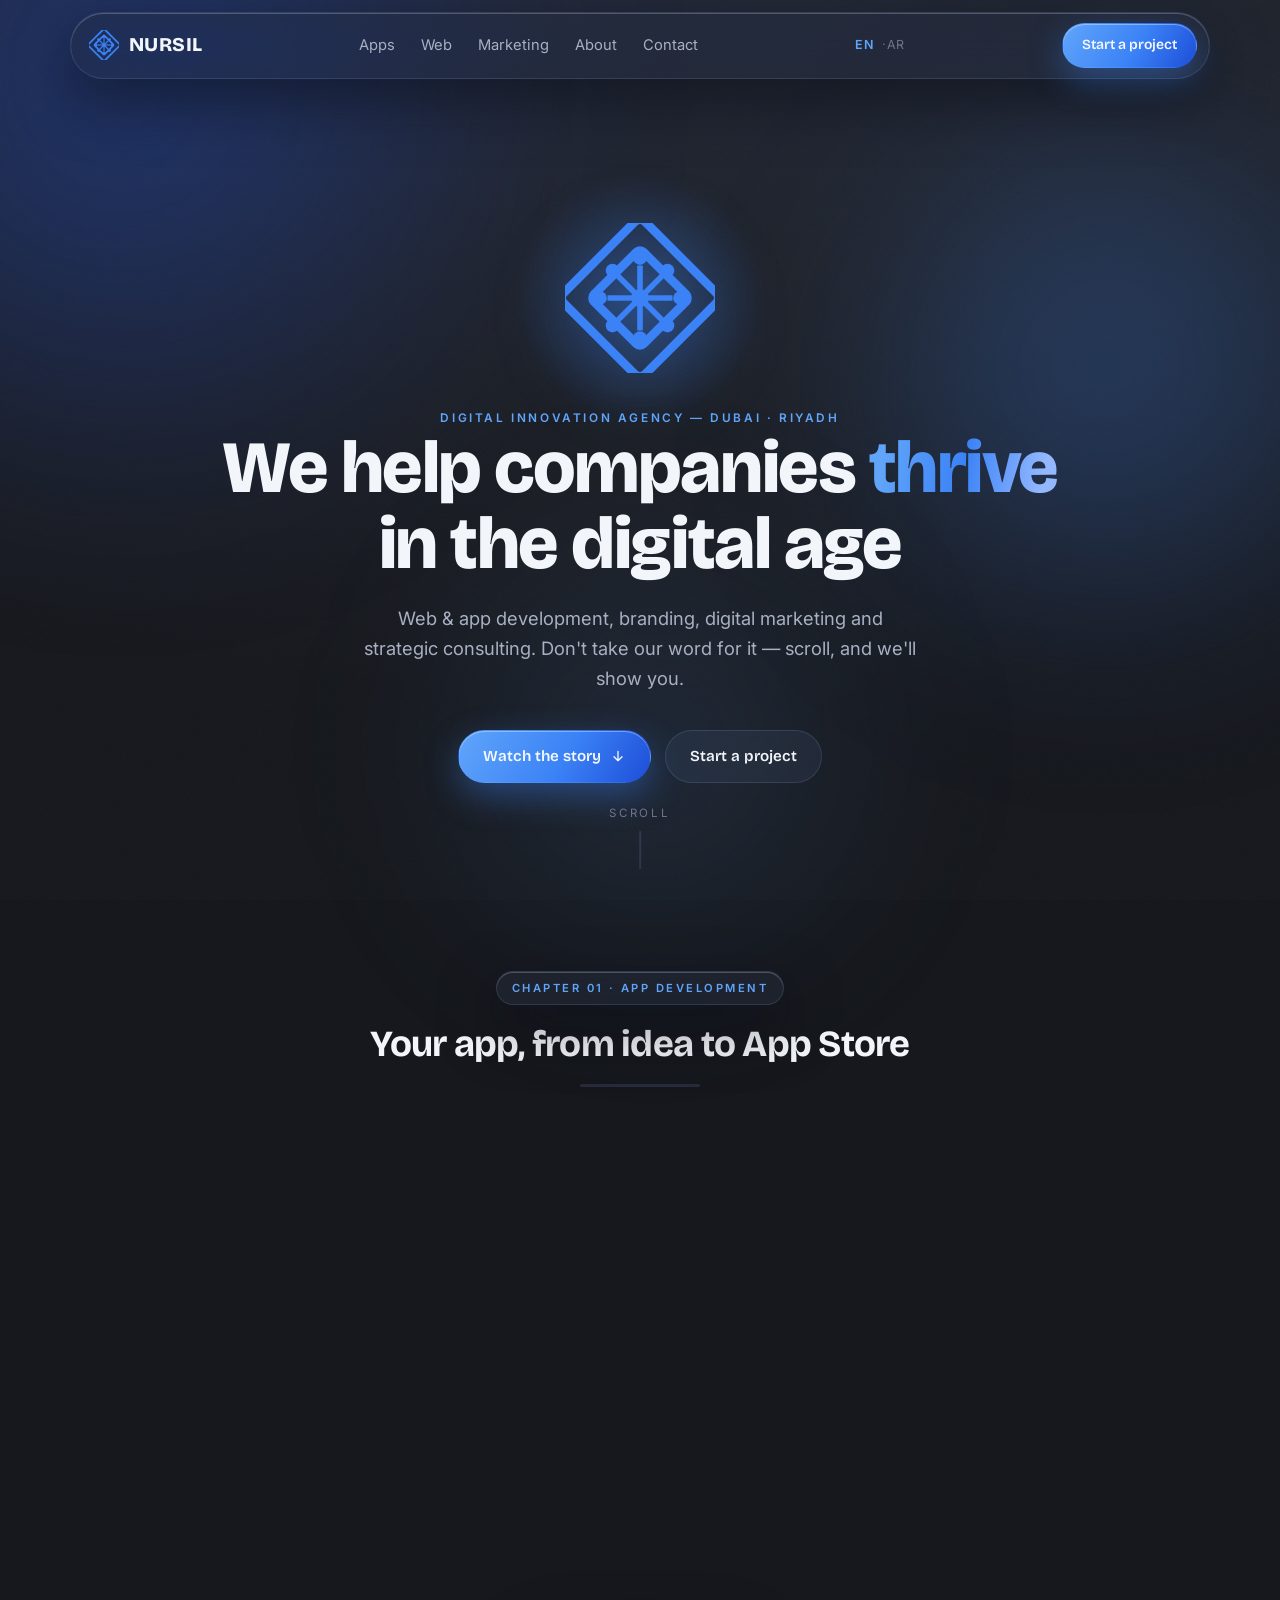
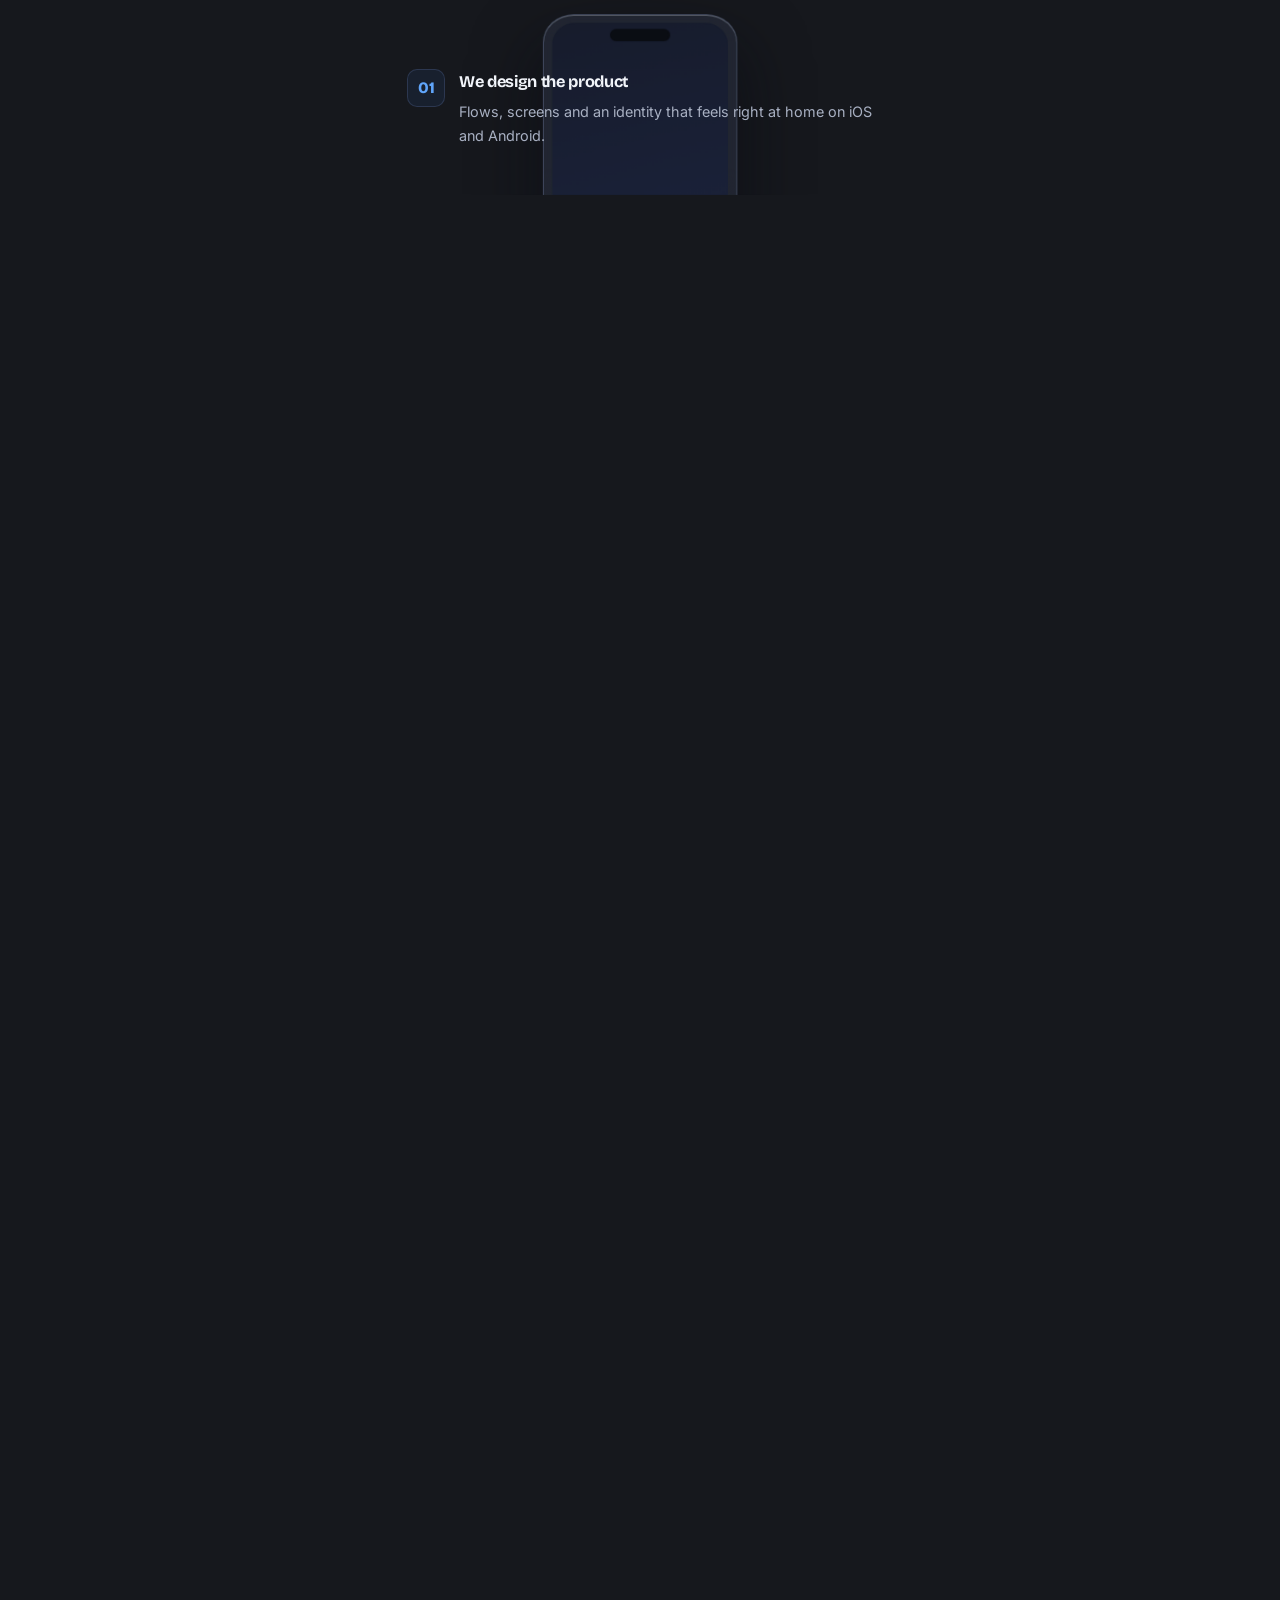
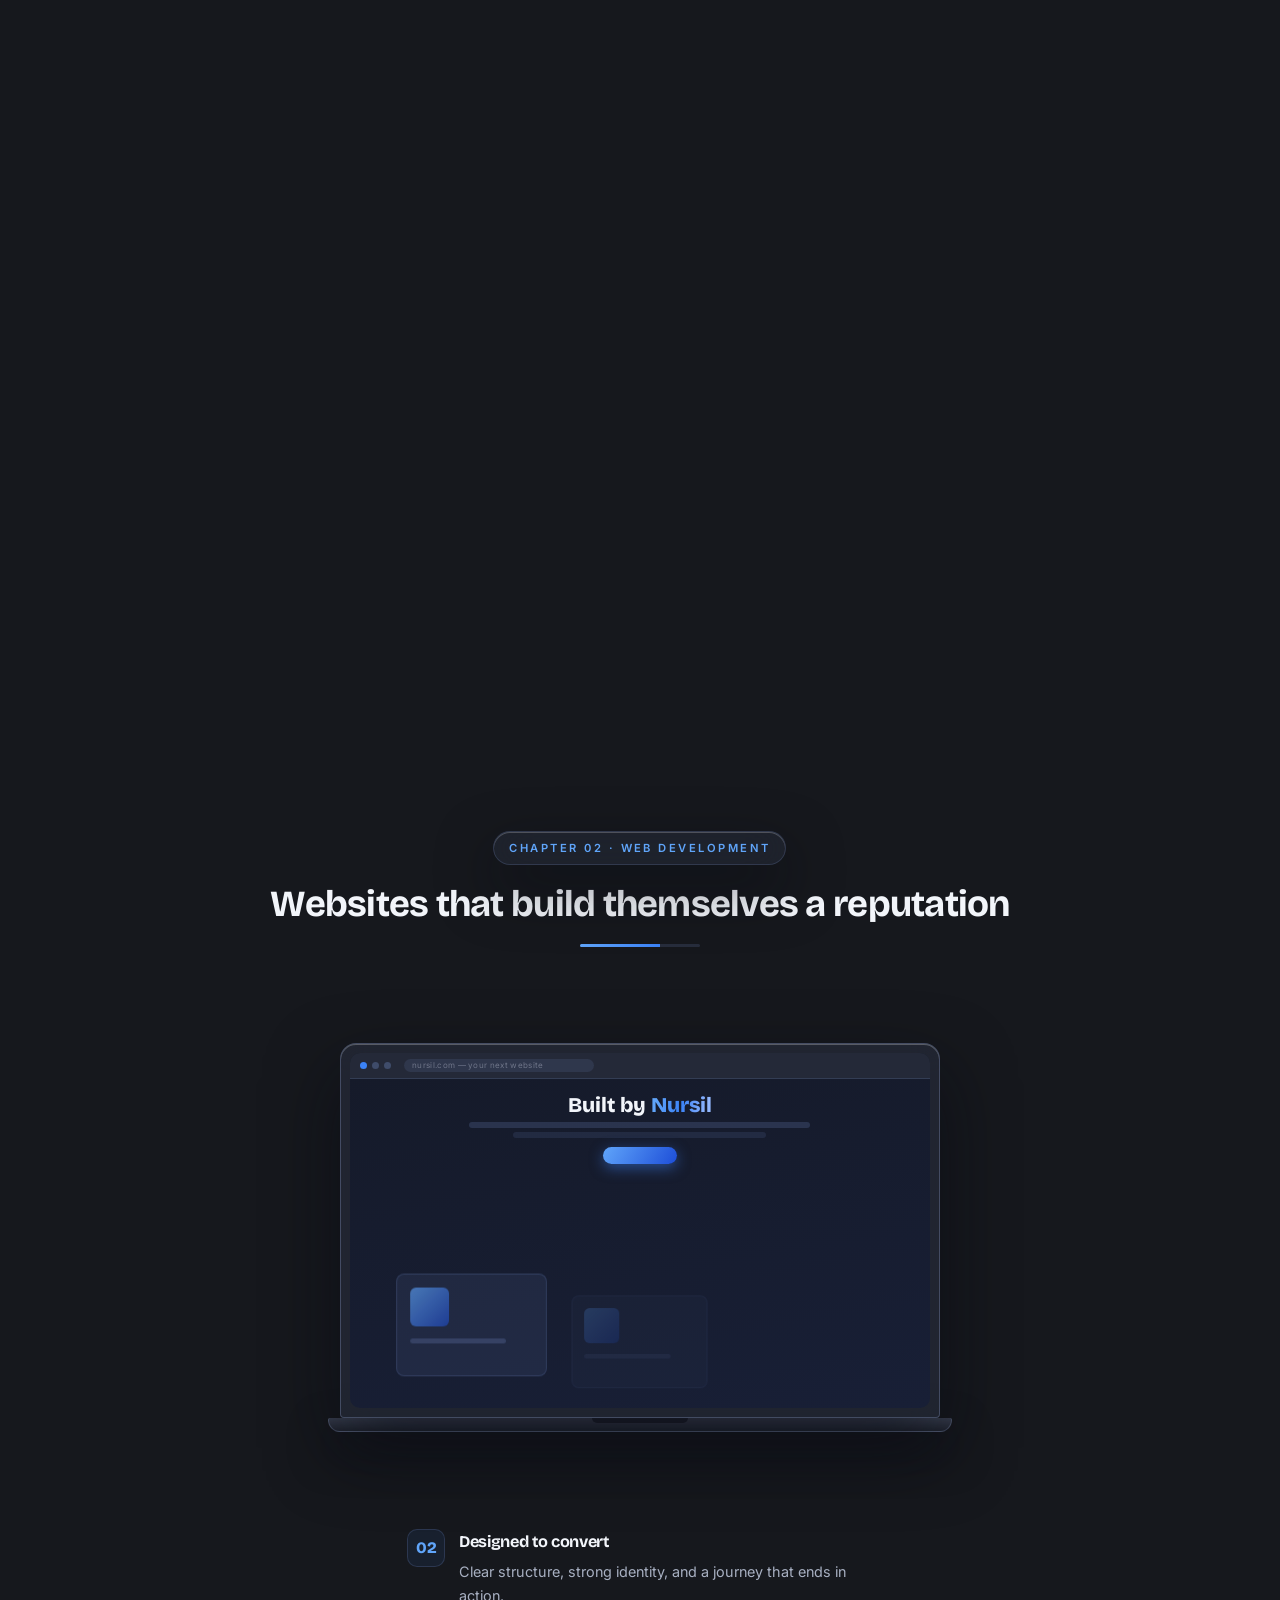
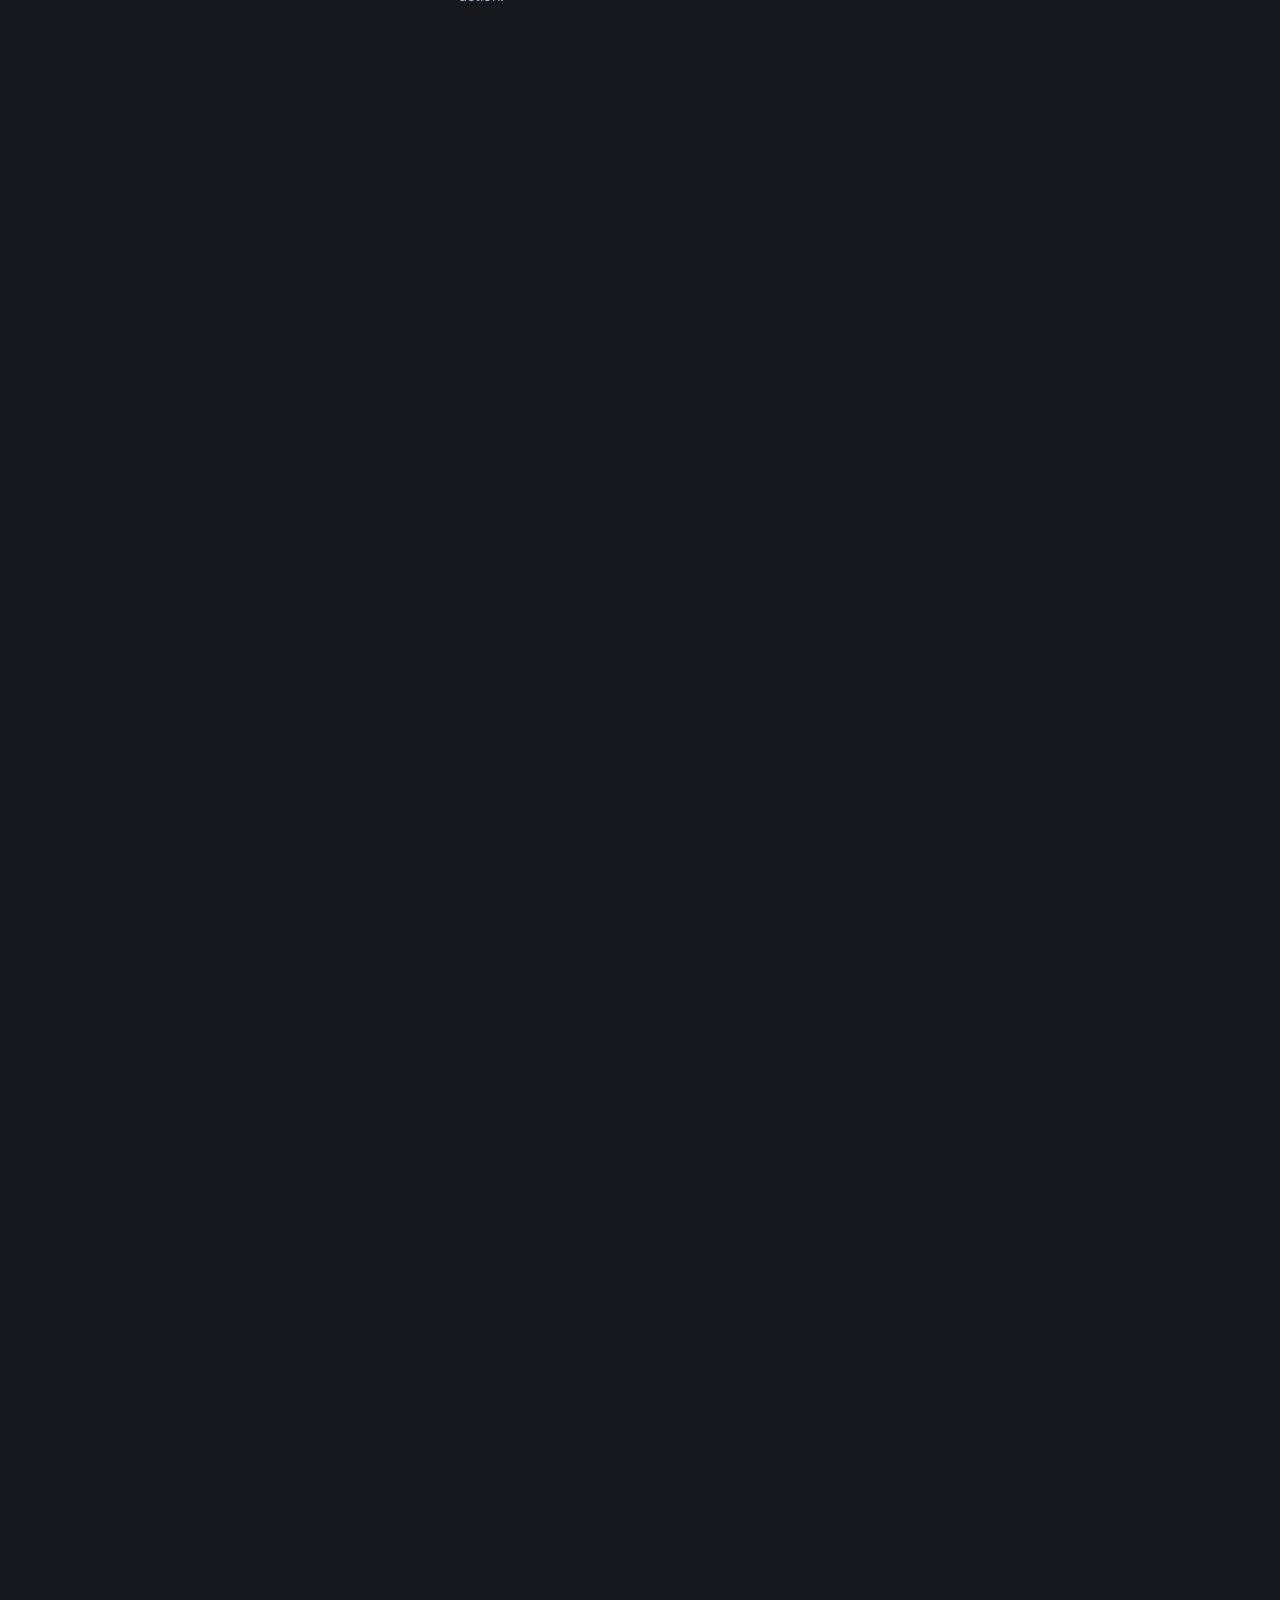
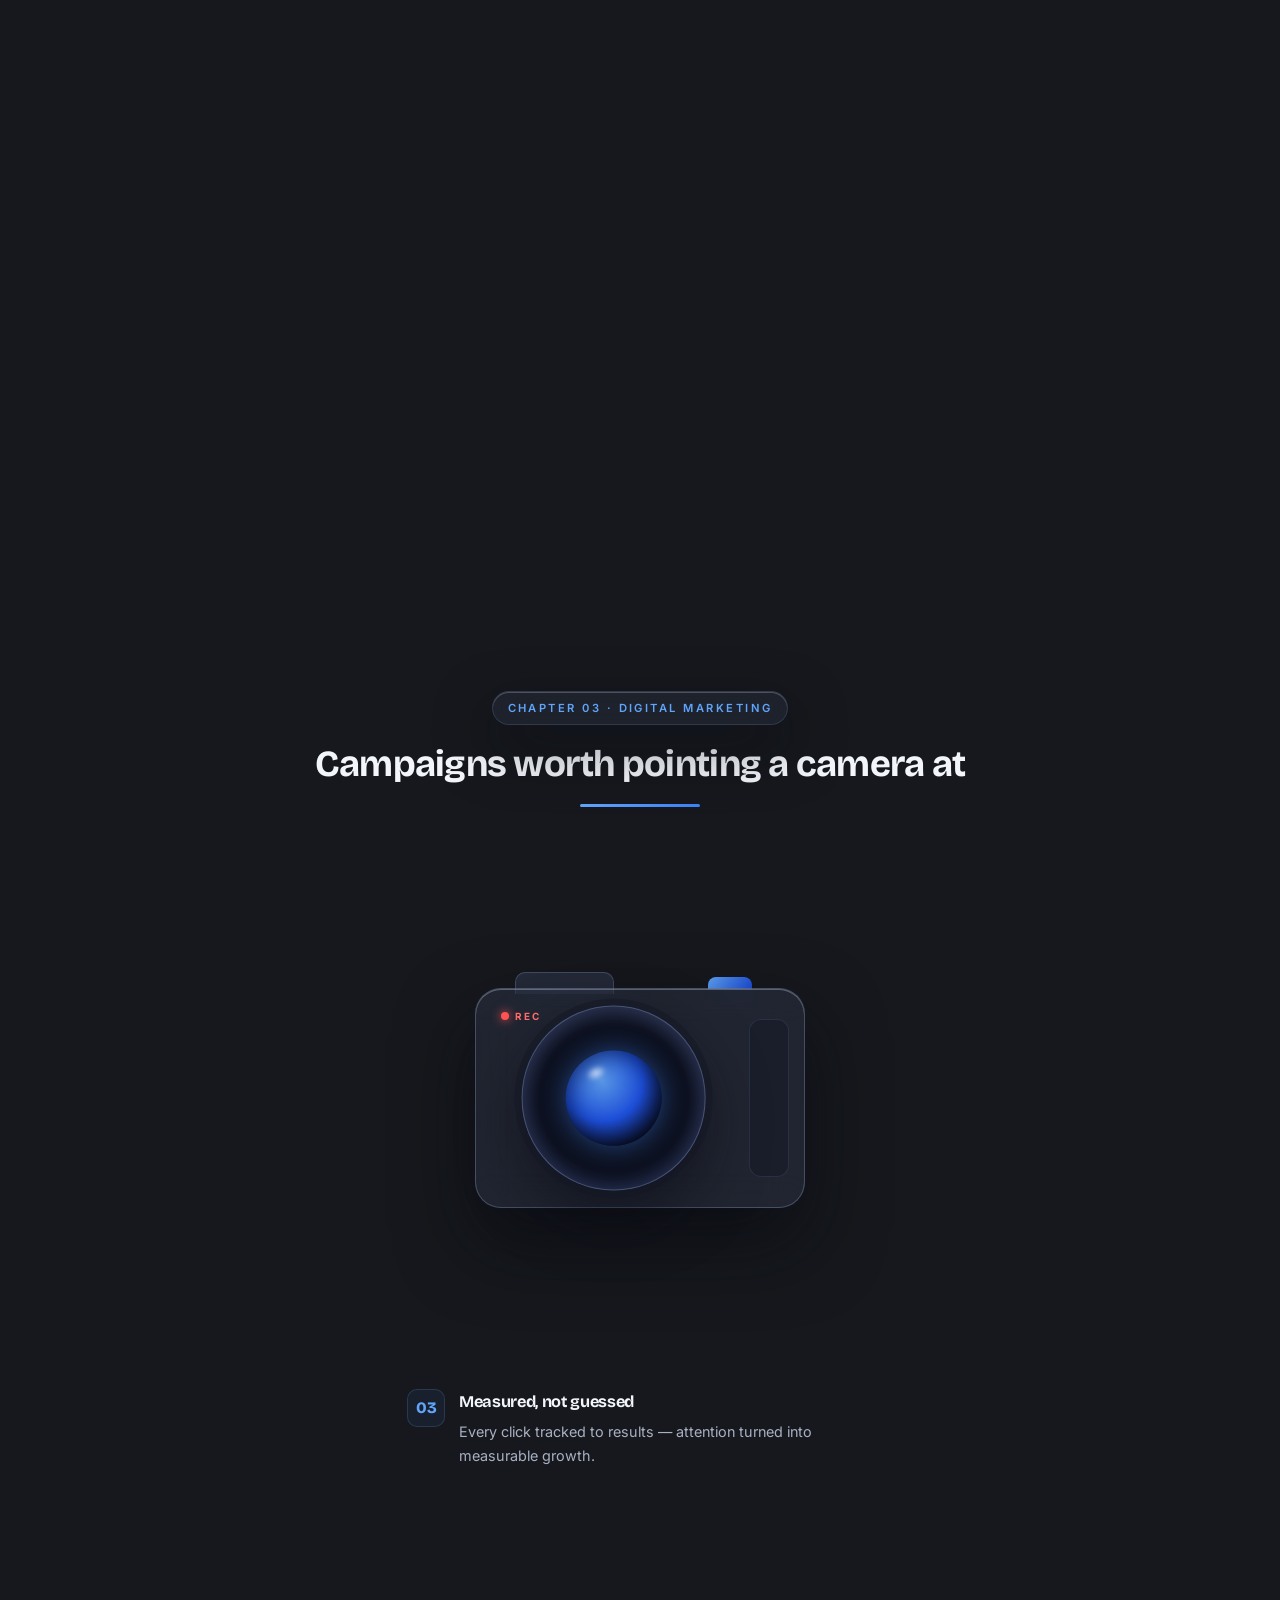
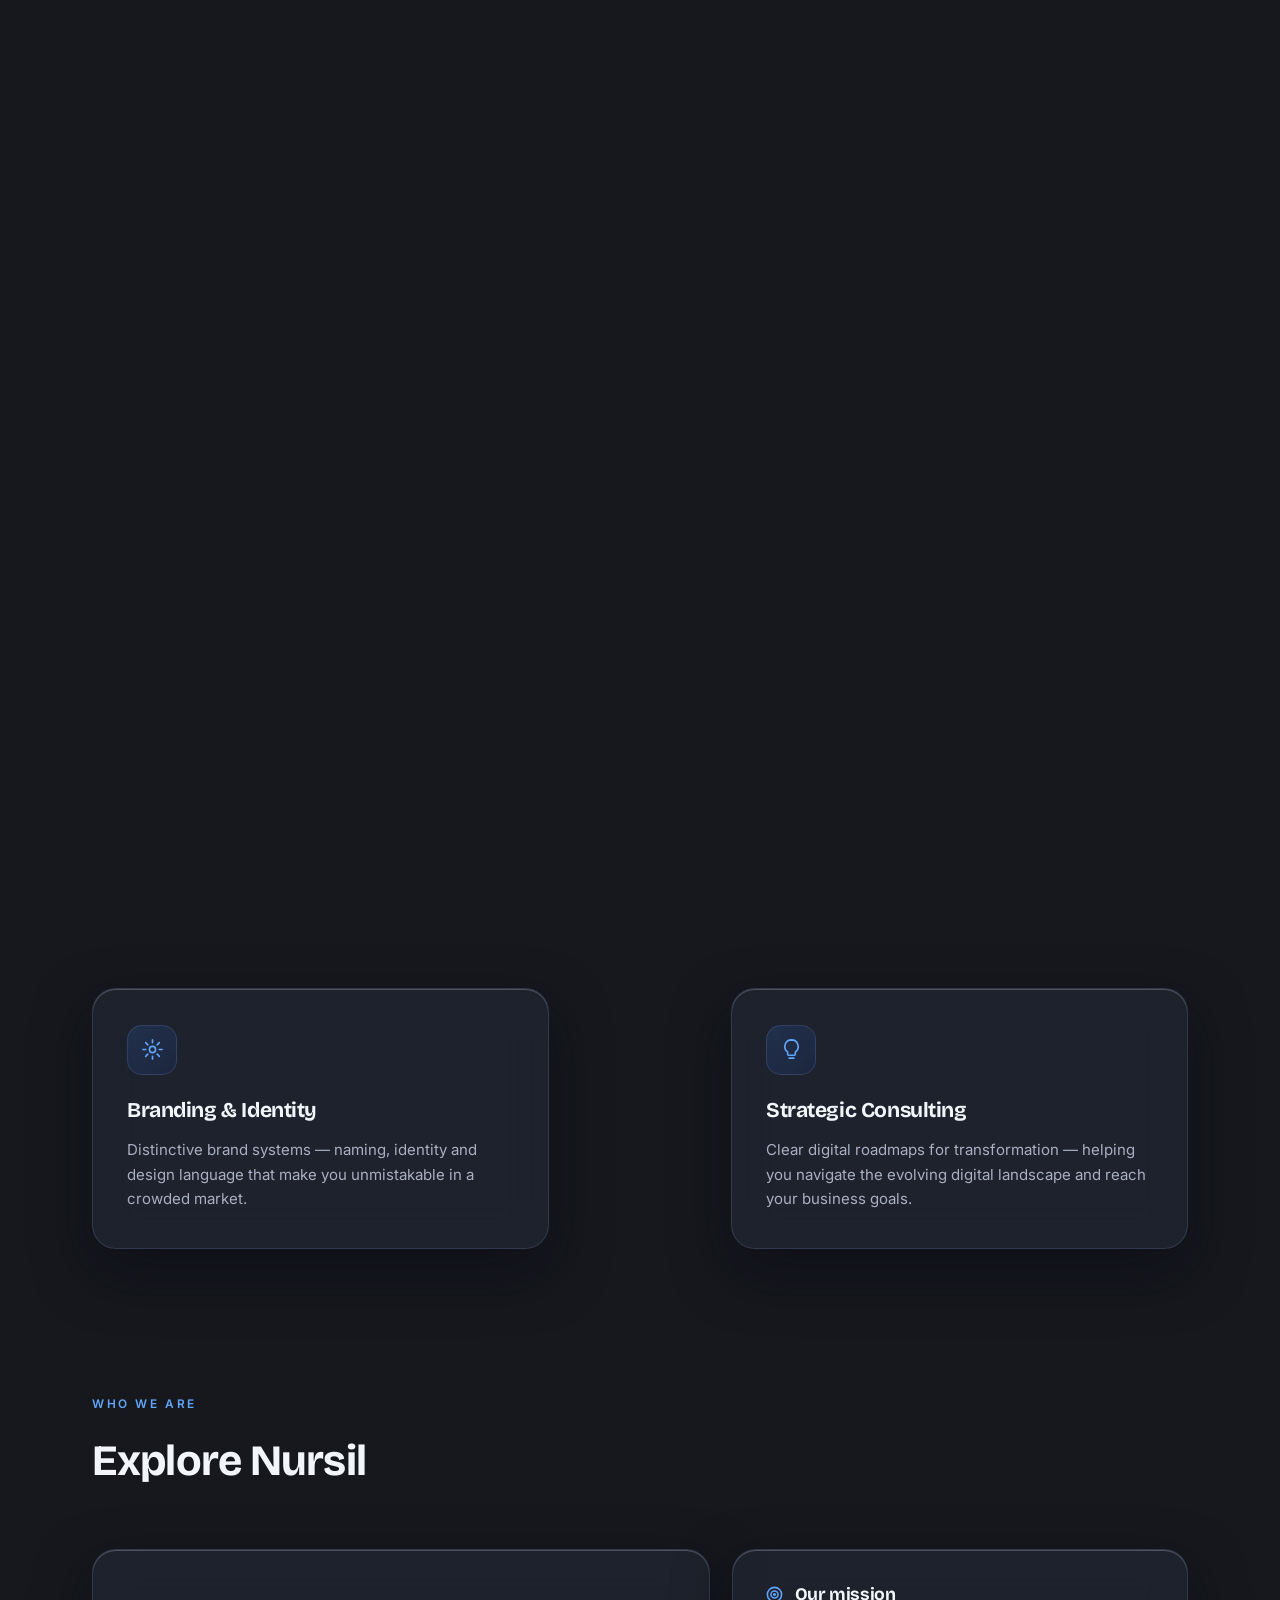
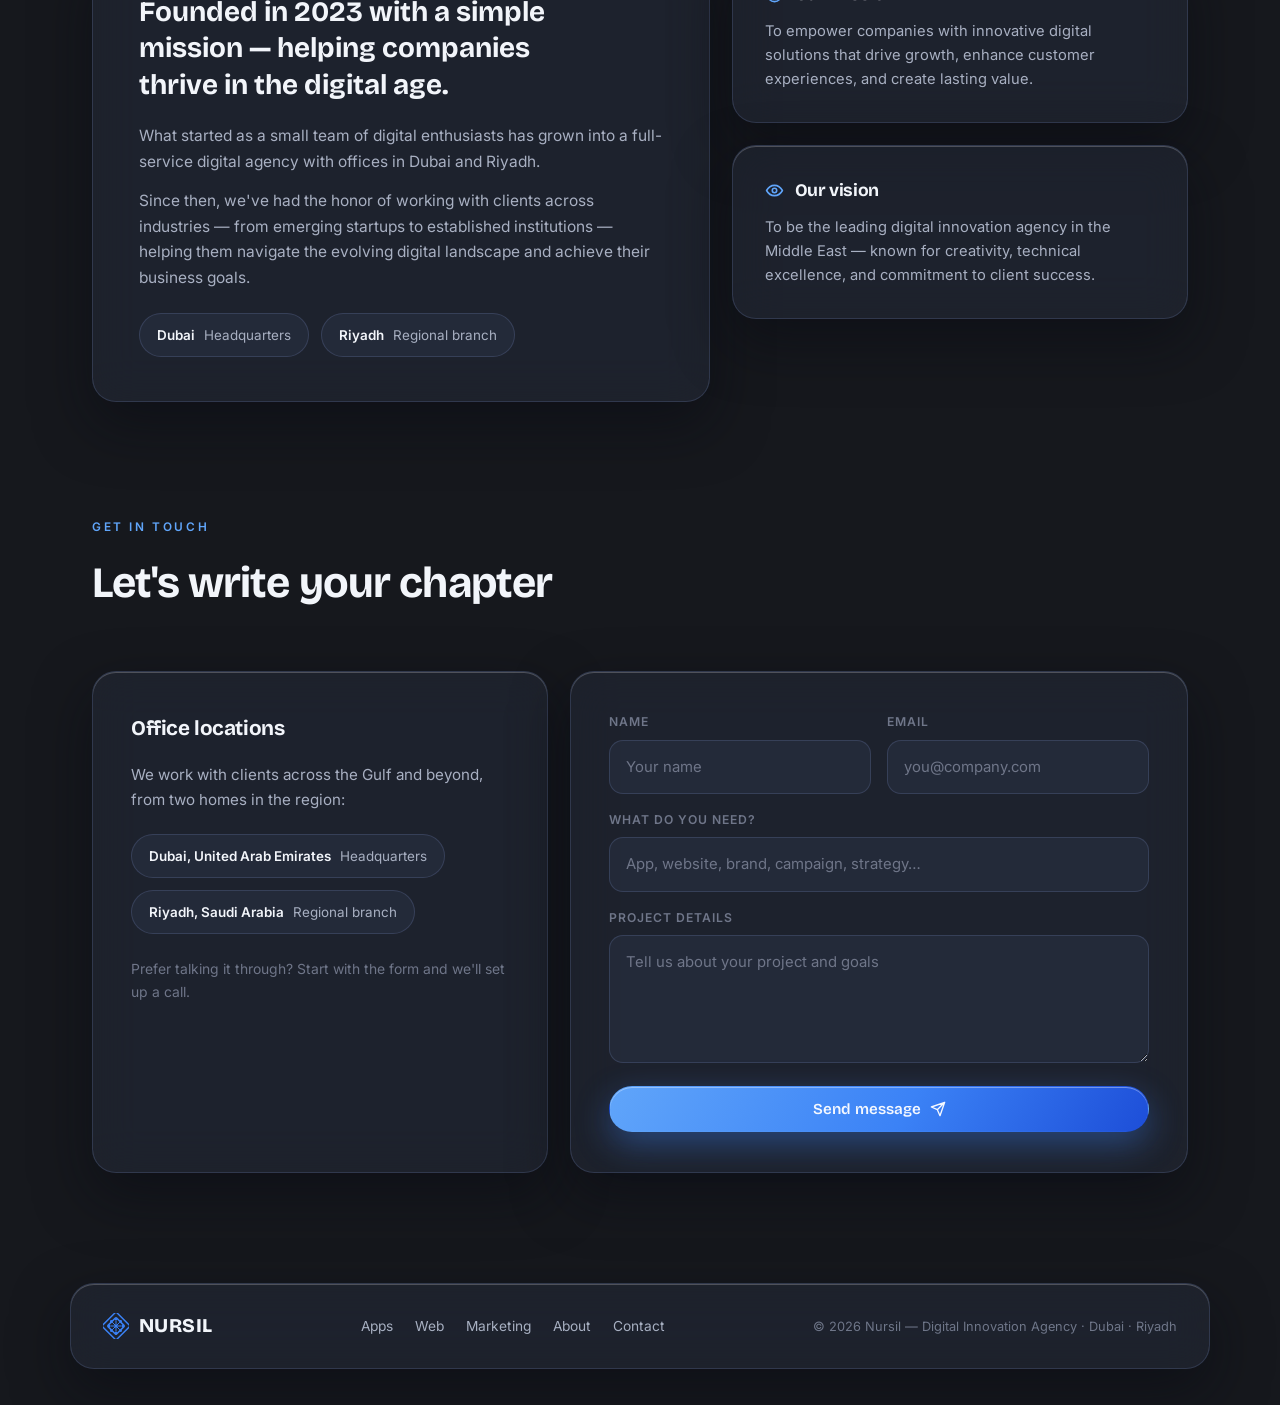
==== commit 53790237: "Rebuild landing page as scroll-story site in the real Nursil brand palette Replaces the desert-dusk " ====
--- a/index.html
+++ b/index.html
@@ -4,34 +4,37 @@
 <meta charset="UTF-8">
 <meta name="viewport" content="width=device-width, initial-scale=1.0">
 <title>Nursil | Digital Innovation Agency — Dubai · Riyadh</title>
-<meta name="description" content="Nursil is a full-service digital innovation agency headquartered in Dubai with a branch in Riyadh — web & app development, branding, digital marketing, and strategic consulting.">
+<meta name="description" content="Nursil is a full-service digital innovation agency in Dubai & Riyadh. Scroll through our story: apps, web, marketing, branding and strategy.">
 <link rel="preconnect" href="https://fonts.googleapis.com">
 <link rel="preconnect" href="https://fonts.gstatic.com" crossorigin>
-<link href="https://fonts.googleapis.com/css2?family=Bricolage+Grotesque:opsz,wght@12..96,400..800&family=Instrument+Serif:ital@1&family=Inter:wght@400..600&display=swap" rel="stylesheet">
+<link href="https://fonts.googleapis.com/css2?family=Bricolage+Grotesque:opsz,wght@12..96,400..800&family=Inter:wght@400..600&display=swap" rel="stylesheet">
 <style>
 /* ==========================================================================
-   Nursil — "Desert Dusk" glassmorphism
-   Luminous aurora ground · true frosted glass · glass-orb 3D centerpiece
+   Nursil — scroll-story site in the real brand palette
+   Charcoal ground · electric azure + royal navy · frosted glass ·
+   pinned scenes: phone / laptop / camera acted out by scroll progress
    ========================================================================== */
 
 :root{
-  --night:#0e0b1e;
-  --violet:#8b5cf6;
-  --coral:#ff7a59;
-  --peach:#ffb88a;
-  --teal:#5eead4;
-  --ink:#f7f5ff;
-  --ink-mid:#c9c3e6;
-  --ink-low:#8d86b3;
-
-  --glass:rgba(255,255,255,.07);
-  --glass-hi:rgba(255,255,255,.12);
-  --edge:rgba(255,255,255,.18);
-  --glint:rgba(255,255,255,.35);
-
-  --r-xl:32px;
+  /* Real nursil.com palette: charcoal surfaces, azure brand blue, royal navy */
+  --bg-0:#16181d;
+  --bg-1:#1f2229;
+  --card:#262a33;
+  --blue:#3b82f6;
+  --blue-hi:#60a5fa;
+  --navy:#1d4ed8;
+  --navy-deep:#122a80;
+  --ink:#f2f5fa;
+  --ink-mid:#a8b0c2;
+  --ink-low:#6f7689;
+
+  --glass:rgba(38,44,58,.5);
+  --glass-hi:rgba(48,56,74,.6);
+  --edge:rgba(148,178,255,.16);
+  --glint:rgba(255,255,255,.22);
+
   --r-lg:24px;
-  --r-md:18px;
+  --r-md:17px;
   --ease:cubic-bezier(.22,1,.36,1);
   --wrap:1140px;
 }
@@ -41,359 +44,432 @@
 body{
   margin:0;
   font-family:'Inter',system-ui,sans-serif;
-  background:var(--night);
+  background:var(--bg-0);
   color:var(--ink);
   line-height:1.65;
-  overflow-x:clip; /* clip, not hidden — hidden creates a scroll container and breaks position:sticky */
+  overflow-x:clip; /* clip, not hidden — hidden breaks position:sticky */
 }
 h1,h2,h3{font-family:'Bricolage Grotesque','Inter',sans-serif;letter-spacing:-.02em}
-.serif{font-family:'Instrument Serif',Georgia,serif;font-style:italic;font-weight:400;letter-spacing:0}
 a{color:inherit;text-decoration:none}
 ul{margin:0;padding:0;list-style:none}
 p{color:var(--ink-mid)}
-
-/* ---------------- Aurora ground — vivid enough for glass to refract ---------------- */
+section[id]{scroll-margin-top:86px}
+
+/* ---------------- Ground: charcoal + blue aurora ---------------- */
 .sky{position:fixed;inset:0;z-index:-3;background:
-  radial-gradient(120% 90% at 50% -10%,#241a4d 0%,var(--night) 55%,#080614 100%)}
-.blob{position:fixed;z-index:-2;border-radius:50%;filter:blur(80px);
+  radial-gradient(130% 90% at 50% -12%,#232a3d 0%,var(--bg-1) 48%,var(--bg-0) 100%)}
+.blob{position:fixed;z-index:-2;border-radius:50%;filter:blur(85px);
   will-change:transform;pointer-events:none;transform:translateZ(0)}
-.blob-violet{width:62vw;height:62vw;max-width:900px;max-height:900px;top:-24%;left:-14%;
-  background:radial-gradient(circle at 40% 40%,rgba(139,92,246,.52),rgba(139,92,246,0) 65%)}
-.blob-coral{width:52vw;height:52vw;max-width:760px;max-height:760px;top:2%;right:-16%;
-  background:radial-gradient(circle at 45% 40%,rgba(255,122,89,.42),rgba(255,122,89,0) 65%)}
-.blob-teal{width:44vw;height:44vw;max-width:620px;max-height:620px;bottom:-18%;left:24%;
-  background:radial-gradient(circle at 50% 45%,rgba(94,234,212,.24),rgba(94,234,212,0) 65%)}
+.blob-royal{width:64vw;height:64vw;max-width:900px;max-height:900px;top:-26%;left:-16%;
+  background:radial-gradient(circle at 40% 40%,rgba(29,78,216,.4),rgba(29,78,216,0) 65%)}
+.blob-azure{width:50vw;height:50vw;max-width:720px;max-height:720px;top:12%;right:-14%;
+  background:radial-gradient(circle at 45% 40%,rgba(59,130,246,.32),rgba(59,130,246,0) 65%)}
+.blob-ice{width:42vw;height:42vw;max-width:600px;max-height:600px;bottom:-16%;left:30%;
+  background:radial-gradient(circle at 50% 45%,rgba(96,165,250,.16),rgba(96,165,250,0) 65%)}
 @keyframes breathe{
   0%,100%{transform:translate3d(0,0,0) scale(1)}
-  50%{transform:translate3d(4vw,3vh,0) scale(1.12)}
+  50%{transform:translate3d(3vw,3vh,0) scale(1.1)}
 }
-.blob{animation:breathe 24s ease-in-out infinite}
-.blob-coral{animation-duration:30s;animation-delay:-10s}
-.blob-teal{animation-duration:20s;animation-delay:-6s}
-.grain{position:fixed;inset:0;z-index:-1;pointer-events:none;opacity:.06;
+.blob{animation:breathe 26s ease-in-out infinite}
+.blob-azure{animation-duration:32s;animation-delay:-11s}
+.blob-ice{animation-duration:22s;animation-delay:-6s}
+.grain{position:fixed;inset:0;z-index:-1;pointer-events:none;opacity:.05;
   background-image:url("data:image/svg+xml,%3Csvg xmlns='http://www.w3.org/2000/svg' width='140' height='140'%3E%3Cfilter id='n'%3E%3CfeTurbulence type='fractalNoise' baseFrequency='.8' numOctaves='2'/%3E%3C/filter%3E%3Crect width='140' height='140' filter='url(%23n)' opacity='.6'/%3E%3C/svg%3E")}
 
-/* ---------------- Glass primitives ---------------- */
+/* ---------------- Glass ---------------- */
 .glass{
   position:relative;
   background:var(--glass);
   border:1px solid var(--edge);
   border-radius:var(--r-lg);
-  backdrop-filter:blur(26px) saturate(170%);
-  -webkit-backdrop-filter:blur(26px) saturate(170%);
-  box-shadow:0 24px 60px rgba(5,3,16,.45),inset 0 1px 0 var(--glint),inset 0 -1px 0 rgba(255,255,255,.06);
+  backdrop-filter:blur(22px) saturate(150%);
+  -webkit-backdrop-filter:blur(22px) saturate(150%);
+  box-shadow:0 22px 55px rgba(8,10,18,.5),inset 0 1px 0 var(--glint);
 }
-/* diagonal refraction streak across glass surfaces */
-.glass::before{content:"";position:absolute;inset:0;border-radius:inherit;pointer-events:none;
-  background:linear-gradient(115deg,transparent 30%,rgba(255,255,255,.08) 45%,transparent 62%)}
 
 /* ---------------- Nav ---------------- */
-.nav-wrap{position:sticky;top:16px;z-index:80;padding:0 20px}
+.nav-wrap{position:sticky;top:12px;z-index:90;padding:0 16px}
 .nav{max-width:var(--wrap);margin:0 auto;display:flex;align-items:center;
-  justify-content:space-between;gap:14px;padding:11px 12px 11px 22px;border-radius:999px}
-.brand{display:flex;align-items:baseline;gap:10px;font-family:'Bricolage Grotesque',sans-serif;
-  font-weight:800;font-size:1.32rem;letter-spacing:-.02em}
-.brand i{font-style:normal;width:9px;height:9px;border-radius:50%;align-self:center;
-  background:linear-gradient(135deg,var(--peach),var(--coral));
-  box-shadow:0 0 12px rgba(255,122,89,.8)}
-.nav-links{display:flex;gap:30px;font-size:.93rem;color:var(--ink-mid)}
+  justify-content:space-between;gap:12px;padding:10px 12px 10px 18px;border-radius:999px}
+.brand{display:flex;align-items:center;gap:10px;font-family:'Bricolage Grotesque',sans-serif;
+  font-weight:800;font-size:1.22rem;letter-spacing:.02em}
+.brand svg{display:block}
+.nav-links{display:flex;gap:26px;font-size:.92rem;color:var(--ink-mid)}
 .nav-links a{position:relative;padding:4px 0;transition:color .25s var(--ease)}
-.nav-links a::after{content:"";position:absolute;left:0;bottom:-1px;width:100%;height:1.5px;
-  background:linear-gradient(90deg,var(--coral),var(--violet));
+.nav-links a::after{content:"";position:absolute;left:0;bottom:-1px;width:100%;height:2px;
+  border-radius:2px;background:var(--blue);
   transform:scaleX(0);transform-origin:left;transition:transform .3s var(--ease)}
 .nav-links a:hover{color:var(--ink)}
 .nav-links a:hover::after{transform:scaleX(1)}
-
-/* ---------------- Buttons ---------------- */
-.btn{display:inline-flex;align-items:center;gap:9px;padding:14px 26px;border-radius:999px;
-  font-family:'Bricolage Grotesque',sans-serif;font-weight:600;font-size:.97rem;cursor:pointer;
+.lang{display:flex;gap:8px;font-size:.78rem;color:var(--ink-low);letter-spacing:.06em}
+.lang b{color:var(--blue-hi);font-weight:600}
+
+.btn{display:inline-flex;align-items:center;gap:9px;padding:13px 24px;border-radius:999px;
+  font-family:'Bricolage Grotesque',sans-serif;font-weight:600;font-size:.95rem;cursor:pointer;
   white-space:nowrap;border:1px solid transparent;
   transition:transform .3s var(--ease),box-shadow .3s var(--ease),background .3s var(--ease)}
 .btn svg{transition:transform .3s var(--ease)}
 .btn:hover svg{transform:translateX(3px)}
-.btn-solar{background:linear-gradient(120deg,#ffe3c2,var(--peach) 45%,var(--coral));
-  color:#2a130a;box-shadow:0 12px 36px rgba(255,122,89,.4),inset 0 1px 0 rgba(255,255,255,.6)}
-.btn-solar:hover{transform:translateY(-2px);box-shadow:0 18px 48px rgba(255,122,89,.55),inset 0 1px 0 rgba(255,255,255,.6)}
-.btn-frost{background:rgba(255,255,255,.07);border-color:var(--edge);color:var(--ink);
+.btn-blue{background:linear-gradient(120deg,var(--blue-hi),var(--blue) 55%,var(--navy));
+  color:#f4f8ff;box-shadow:0 12px 34px rgba(59,130,246,.4),inset 0 1px 0 rgba(255,255,255,.35)}
+.btn-blue:hover{transform:translateY(-2px);box-shadow:0 16px 44px rgba(59,130,246,.55),inset 0 1px 0 rgba(255,255,255,.35)}
+.btn-frost{background:rgba(148,178,255,.07);border-color:var(--edge);color:var(--ink);
   backdrop-filter:blur(14px);-webkit-backdrop-filter:blur(14px)}
-.btn-frost:hover{background:rgba(255,255,255,.13);transform:translateY(-2px)}
-.btn-sm{padding:10px 20px;font-size:.88rem}
-
-/* ---------------- Layout helpers ---------------- */
-.wrap{max-width:var(--wrap);margin:0 auto;padding:0 24px}
-.section{padding:100px 0}
-section[id]{scroll-margin-top:92px}
-.eyebrow{display:inline-flex;align-items:center;gap:10px;font-size:.76rem;font-weight:600;
-  letter-spacing:.22em;text-transform:uppercase;color:var(--peach);margin-bottom:18px}
-.eyebrow::before,.eyebrow.center::after{content:"";width:30px;height:1px;
-  background:linear-gradient(90deg,var(--coral),transparent)}
-.eyebrow.center::after{background:linear-gradient(90deg,transparent,var(--coral))}
-.section-head h2{font-size:clamp(2rem,4.2vw,3rem);font-weight:700;line-height:1.08;
-  margin:0 0 16px;text-wrap:balance}
-.section-head p{max-width:580px;font-size:1.04rem;margin:0}
-.center{text-align:center}
-.center p{margin:0 auto}
-
-/* ---------------- Hero — cinematic, centered over the glass orb ---------------- */
-.hero{position:relative;padding:96px 24px 40px;text-align:center;overflow:visible}
-.hero-inner{max-width:900px;margin:0 auto;position:relative;z-index:2}
-.hero-pill{display:inline-flex;align-items:center;gap:10px;padding:9px 18px;border-radius:999px;
-  font-size:.82rem;color:var(--ink-mid);margin-bottom:34px}
-.hero-pill .dot{width:7px;height:7px;border-radius:50%;background:var(--teal);
-  box-shadow:0 0 10px var(--teal)}
-.hero h1{font-size:clamp(2.9rem,7.2vw,5.4rem);font-weight:800;line-height:1.02;
-  margin:0 0 26px;text-wrap:balance}
-.hero h1 .serif{font-size:1.04em;background:linear-gradient(100deg,var(--peach) 20%,var(--coral) 55%,var(--violet));
-  -webkit-background-clip:text;background-clip:text;color:transparent;padding-right:.06em}
-.hero-sub{font-size:1.13rem;max-width:560px;margin:0 auto 40px}
-.hero-cta{display:flex;gap:16px;justify-content:center;flex-wrap:wrap;margin-bottom:0}
-
-/* --- signature 3D: refractive glass orb + orbit rings, behind the headline --- */
-.orb-stage{position:relative;height:430px;margin:18px auto 0;max-width:900px;
-  perspective:1200px;z-index:1}
-.orb-scene{position:absolute;left:50%;top:46%;transform:translate(-50%,-50%);
-  width:380px;height:380px;transform-style:preserve-3d;transition:transform .2s ease-out}
-.orb{position:absolute;inset:0;border-radius:50%;
-  backdrop-filter:blur(18px) saturate(200%) brightness(1.15);
-  -webkit-backdrop-filter:blur(18px) saturate(200%) brightness(1.15);
-  background:
-    radial-gradient(circle at 33% 26%,rgba(255,255,255,.38),rgba(255,255,255,.04) 42%,transparent 60%),
-    radial-gradient(circle at 72% 82%,rgba(255,122,89,.16),transparent 55%),
-    radial-gradient(circle at 50% 50%,rgba(255,255,255,.02),rgba(255,255,255,.06));
-  border:1px solid rgba(255,255,255,.28);
-  box-shadow:
-    inset 0 -30px 60px rgba(139,92,246,.22),
-    inset 0 18px 40px rgba(255,255,255,.12),
-    0 40px 90px rgba(5,3,16,.55);
-  animation:orbFloat 9s ease-in-out infinite}
-@keyframes orbFloat{0%,100%{translate:0 0}50%{translate:0 -18px}}
-.orb::after{content:"";position:absolute;top:9%;left:22%;width:34%;height:20%;
-  border-radius:50%;transform:rotate(-24deg);
-  background:radial-gradient(closest-side,rgba(255,255,255,.55),transparent 75%);
-  filter:blur(4px)}
-.ring{position:absolute;left:50%;top:50%;border-radius:50%;border:1.5px solid transparent;
-  background:linear-gradient(90deg,rgba(255,184,138,.85),rgba(139,92,246,.15) 45%,rgba(255,184,138,0) 70%) border-box;
-  -webkit-mask:linear-gradient(#fff 0 0) padding-box,linear-gradient(#fff 0 0);
-  -webkit-mask-composite:xor;mask-composite:exclude;
-  animation:ringSpin 16s linear infinite}
-.ring-1{width:520px;height:520px;margin:-260px 0 0 -260px;transform:rotateX(74deg)}
-.ring-2{width:640px;height:640px;margin:-320px 0 0 -320px;transform:rotateX(74deg) rotateZ(60deg);
-  animation-duration:26s;animation-direction:reverse;opacity:.6}
-@keyframes ringSpin{
-  0%{transform:rotateX(74deg) rotateZ(0)}
-  100%{transform:rotateX(74deg) rotateZ(360deg)}
-}
-.ring i{position:absolute;top:-4px;left:50%;width:8px;height:8px;border-radius:50%;
-  background:var(--peach);box-shadow:0 0 14px 3px rgba(255,184,138,.8)}
-/* floating glass shards — services orbiting the orb at depth */
-.shard{position:absolute;padding:11px 18px;border-radius:999px;white-space:nowrap;
-  font-family:'Bricolage Grotesque',sans-serif;font-size:.82rem;font-weight:600;
-  animation:shardFloat 7s ease-in-out infinite}
-.shard-1{top:20%;left:-42%;animation-delay:0s}
-.shard-2{top:36%;right:-38%;animation-delay:-1.8s}
-.shard-3{bottom:6%;left:-30%;animation-delay:-3.5s}
-.shard-4{bottom:-4%;right:-26%;animation-delay:-5.2s}
-@keyframes shardFloat{0%,100%{translate:0 0}50%{translate:0 -13px}}
-
-/* ---------------- Marquee ribbon ---------------- */
-.ribbon{margin:34px 0 0;padding:0;border-block:1px solid rgba(255,255,255,.09);
-  background:rgba(255,255,255,.03);backdrop-filter:blur(10px);-webkit-backdrop-filter:blur(10px);
+.btn-frost:hover{background:rgba(148,178,255,.14);transform:translateY(-2px)}
+.btn-sm{padding:10px 19px;font-size:.87rem}
+
+/* ---------------- Shared type ---------------- */
+.wrap{max-width:var(--wrap);margin:0 auto;padding:0 22px}
+.eyebrow{display:inline-flex;align-items:center;gap:10px;font-size:.74rem;font-weight:600;
+  letter-spacing:.22em;text-transform:uppercase;color:var(--blue-hi)}
+.rule{width:52px;height:3px;border-radius:3px;margin:18px 0 0;
+  background:linear-gradient(90deg,var(--blue-hi),var(--navy))}
+.rule.mid{margin-inline:auto}
+.grad{background:linear-gradient(100deg,var(--blue-hi) 10%,var(--blue) 50%,#93b8ff 90%);
+  -webkit-background-clip:text;background-clip:text;color:transparent}
+
+/* ---------------- Hero ---------------- */
+.hero{min-height:92svh;display:grid;place-items:center;text-align:center;
+  padding:84px 22px 40px;position:relative}
+.hero-mark{width:min(150px,34vw);margin:0 auto 30px;position:relative}
+.hero-mark svg{width:100%;height:auto;display:block;filter:drop-shadow(0 14px 40px rgba(59,130,246,.45))}
+.hero-mark .halo{position:absolute;inset:-42%;border-radius:50%;z-index:-1;
+  background:radial-gradient(circle,rgba(59,130,246,.3),transparent 65%);
+  animation:halo 6s ease-in-out infinite}
+@keyframes halo{0%,100%{transform:scale(1);opacity:.8}50%{transform:scale(1.18);opacity:1}}
+.spin-slow{animation:spinSlow 40s linear infinite;transform-origin:50% 50%}
+@keyframes spinSlow{to{transform:rotate(360deg)}}
+.hero h1{font-size:clamp(2.5rem,7.6vw,4.6rem);font-weight:800;line-height:1.04;
+  margin:0 0 20px;text-wrap:balance}
+.hero-sub{font-size:clamp(1rem,2.6vw,1.15rem);max-width:560px;margin:0 auto 36px}
+.hero-cta{display:flex;gap:14px;justify-content:center;flex-wrap:wrap}
+.scroll-cue{position:absolute;bottom:26px;left:50%;transform:translateX(-50%);
+  display:flex;flex-direction:column;align-items:center;gap:8px;
+  font-size:.72rem;letter-spacing:.24em;text-transform:uppercase;color:var(--ink-low)}
+.scroll-cue span{width:1.5px;height:38px;overflow:hidden;position:relative;
+  background:rgba(148,178,255,.15)}
+.scroll-cue span::after{content:"";position:absolute;left:0;top:-50%;width:100%;height:50%;
+  background:var(--blue-hi);animation:cue 1.8s var(--ease) infinite}
+@keyframes cue{to{top:110%}}
+
+/* ---------------- Scenes (scroll-story engine) ---------------- */
+.scene{position:relative;height:calc(var(--len,320)*1vh)}
+.stage{position:sticky;top:0;height:100vh;height:100svh;overflow:hidden;
+  display:grid;align-content:center;justify-items:center;
+  grid-template-rows:auto minmax(0,1fr) auto;padding:76px 20px 30px;gap:8px}
+.chapter{display:flex;flex-direction:column;align-items:center;gap:9px;text-align:center}
+.chapter .tag{display:inline-flex;align-items:center;gap:9px;padding:7px 15px;border-radius:999px;
+  font-size:.7rem;font-weight:600;letter-spacing:.22em;text-transform:uppercase;color:var(--blue-hi)}
+.chapter h2{font-size:clamp(1.5rem,4.6vw,2.3rem);font-weight:700;margin:0;text-wrap:balance}
+.chapter .bar{width:120px;height:2.5px;border-radius:3px;background:rgba(148,178,255,.14);
   overflow:hidden}
-.ribbon-track{display:flex;width:max-content;animation:slide 30s linear infinite}
-.ribbon-track:hover{animation-play-state:paused}
-.ribbon-set{display:flex;align-items:center;gap:44px;padding:16px 22px;
-  font-family:'Bricolage Grotesque',sans-serif;font-size:.9rem;font-weight:600;
-  letter-spacing:.06em;color:var(--ink-mid);white-space:nowrap}
-.ribbon-set b{color:var(--peach);font-weight:400}
-@keyframes slide{to{transform:translateX(-50%)}}
-
-/* ---------------- Services ---------------- */
-.svc-grid{display:grid;grid-template-columns:repeat(2,1fr);gap:22px;margin-top:56px}
-.svc{padding:38px 36px;overflow:hidden;
+.chapter .bar i{display:block;height:100%;width:calc(var(--p,0)*100%);
+  background:linear-gradient(90deg,var(--blue-hi),var(--blue))}
+.prop{display:grid;place-items:center;min-height:0;width:100%}
+/* copy steps — swap in place, always at the bottom of the stage */
+.steps{position:relative;width:min(560px,94vw);min-height:96px}
+.step{position:absolute;inset:0;display:flex;gap:14px;align-items:flex-start;
+  justify-content:center;text-align:left;opacity:0;transform:translateY(16px);
+  transition:opacity .45s var(--ease),transform .45s var(--ease);pointer-events:none}
+.step.on{opacity:1;transform:none;pointer-events:auto}
+.step-num{font-family:'Bricolage Grotesque',sans-serif;font-weight:800;font-size:1rem;
+  color:var(--blue-hi);border:1px solid var(--edge);border-radius:10px;
+  min-width:38px;height:38px;display:grid;place-items:center;
+  background:rgba(59,130,246,.08);flex-shrink:0}
+.step h3{font-size:1.02rem;margin:0 0 4px}
+.step p{font-size:.9rem;margin:0;max-width:46ch}
+.step .btn{margin-top:10px}
+
+/* ---------------- Phone prop ---------------- */
+.phone{position:relative;width:min(226px,52vw);aspect-ratio:226/460;border-radius:36px;
+  padding:10px;background:rgba(148,178,255,.09);border:1px solid rgba(178,200,255,.24);
+  backdrop-filter:blur(18px);-webkit-backdrop-filter:blur(18px);
+  box-shadow:0 36px 80px rgba(8,10,18,.6),inset 0 1px 0 rgba(255,255,255,.28);
+  will-change:transform}
+.phone-notch{position:absolute;top:18px;left:50%;transform:translateX(-50%);
+  width:70px;height:16px;border-radius:99px;background:rgba(10,12,18,.92);z-index:3}
+.phone-screen{position:absolute;inset:10px;border-radius:27px;overflow:hidden;
+  background:linear-gradient(165deg,#171c2c,#1a2138 55%,#151a2e)}
+.phone-glow{position:absolute;inset:0;opacity:0;
+  background:radial-gradient(90% 60% at 50% 0%,rgba(59,130,246,.35),transparent 70%)}
+.phone-title{position:absolute;top:44px;left:50%;transform:translateX(-50%);z-index:2;
+  display:flex;align-items:center;gap:6px;padding:6px 13px;border-radius:999px;opacity:0;
+  white-space:nowrap;
+  font-family:'Bricolage Grotesque',sans-serif;font-size:.66rem;font-weight:700;
+  letter-spacing:.06em;color:var(--ink);
+  background:rgba(38,44,58,.8);border:1px solid rgba(148,178,255,.22)}
+.map-grid{position:absolute;inset:0;opacity:0;background-image:
+  linear-gradient(rgba(148,178,255,.09) 1px,transparent 1px),
+  linear-gradient(90deg,rgba(148,178,255,.09) 1px,transparent 1px);
+  background-size:30px 30px}
+.map-road{position:absolute;background:rgba(148,178,255,.12);border-radius:99px;opacity:0}
+.road-1{width:140%;height:3px;top:30%;left:-20%;transform:rotate(-13deg)}
+.road-2{width:3px;height:120%;left:60%;top:-10%;transform:rotate(9deg)}
+.road-3{width:130%;height:2px;top:66%;left:-15%;transform:rotate(6deg)}
+.pin{position:absolute;width:14px;height:14px;border-radius:50% 50% 50% 0;
+  transform:rotate(-45deg);background:var(--blue-hi);opacity:0;will-change:transform}
+.pin::after{content:"";position:absolute;inset:4px;border-radius:50%;background:#101526}
+.pin-ring{position:absolute;width:14px;height:14px;border-radius:50%;opacity:0;
+  border:2px solid var(--blue-hi);animation:ping 2.4s var(--ease) infinite;animation-play-state:paused}
+.pin-ring.live{animation-play-state:running}
+@keyframes ping{0%{transform:scale(1);opacity:.9}100%{transform:scale(3.1);opacity:0}}
+.pin-a{top:22%;left:26%}.ring-a{top:22%;left:26%}
+.pin-b{top:44%;left:62%}.ring-b{top:44%;left:62%;animation-delay:-.8s}
+.pin-c{top:66%;left:34%}.ring-c{top:66%;left:34%;animation-delay:-1.6s}
+.phone-card{position:absolute;left:9px;right:9px;bottom:9px;padding:12px 14px;
+  border-radius:19px;background:rgba(38,44,58,.85);border:1px solid rgba(148,178,255,.2);
+  backdrop-filter:blur(14px);-webkit-backdrop-filter:blur(14px);
+  transform:translateY(120%);will-change:transform}
+.phone-card b{display:block;font-size:.74rem;font-family:'Bricolage Grotesque',sans-serif}
+.phone-card span{font-size:.64rem;color:var(--ink-mid)}
+
+/* ---------------- Laptop prop ---------------- */
+.laptop{position:relative;width:min(600px,92vw);perspective:1100px}
+.lid{position:relative;width:100%;aspect-ratio:16/10;border-radius:16px 16px 4px 4px;
+  transform-origin:50% 100%;will-change:transform;
+  background:rgba(148,178,255,.09);border:1px solid rgba(178,200,255,.24);
+  backdrop-filter:blur(16px);-webkit-backdrop-filter:blur(16px);
+  box-shadow:0 30px 70px rgba(8,10,18,.55),inset 0 1px 0 rgba(255,255,255,.25);
+  padding:9px}
+.lid-screen{position:absolute;inset:9px;border-radius:10px;overflow:hidden;
+  background:linear-gradient(170deg,#151a29,#181f36)}
+.deck{width:104%;margin-left:-2%;height:14px;border-radius:2px 2px 12px 12px;
+  background:linear-gradient(180deg,rgba(178,200,255,.22),rgba(148,178,255,.08));
+  border:1px solid rgba(178,200,255,.22);border-top:0;
+  box-shadow:0 18px 40px rgba(8,10,18,.5)}
+.deck::after{content:"";display:block;width:96px;height:5px;margin:0 auto;border-radius:0 0 8px 8px;
+  background:rgba(10,12,20,.55)}
+/* browser building inside the lid */
+.bw-bar{position:absolute;top:0;left:0;right:0;height:26px;display:flex;align-items:center;
+  gap:5px;padding:0 10px;background:rgba(38,44,58,.9);
+  border-bottom:1px solid rgba(148,178,255,.14);opacity:0;will-change:transform}
+.bw-bar i{width:7px;height:7px;border-radius:50%;background:rgba(148,178,255,.25)}
+.bw-bar i:first-child{background:var(--blue)}
+.bw-url{margin-left:8px;flex:1;max-width:190px;height:13px;border-radius:99px;
+  background:rgba(148,178,255,.1);display:flex;align-items:center;padding:0 8px;
+  font-size:8px;color:var(--ink-low);letter-spacing:.04em}
+.bw-hero{position:absolute;top:40px;left:8%;right:8%;opacity:0;will-change:transform;text-align:center}
+.bw-hero .t1{font-family:'Bricolage Grotesque',sans-serif;font-weight:800;
+  font-size:clamp(13px,2.6vw,21px);line-height:1.15;color:var(--ink)}
+.bw-hero .t2{margin:5px auto 0;width:70%;height:6px;border-radius:99px;background:rgba(148,178,255,.16)}
+.bw-hero .t3{margin:4px auto 0;width:52%;height:6px;border-radius:99px;background:rgba(148,178,255,.1)}
+.bw-cta{margin:9px auto 0;width:74px;height:17px;border-radius:99px;
+  background:linear-gradient(120deg,var(--blue-hi),var(--navy));
+  box-shadow:0 4px 14px rgba(59,130,246,.5)}
+.bw-cards{position:absolute;left:8%;right:8%;bottom:9%;display:flex;gap:3.5%}
+.bw-card{flex:1;aspect-ratio:5/3.4;border-radius:8px;opacity:0;will-change:transform;
+  background:rgba(148,178,255,.09);border:1px solid rgba(148,178,255,.16)}
+.bw-card i{display:block;width:26%;aspect-ratio:1;margin:9% 0 0 9%;border-radius:6px;
+  background:linear-gradient(135deg,rgba(96,165,250,.65),rgba(29,78,216,.55))}
+.bw-card::after{content:"";display:block;width:64%;height:5px;margin:8% 0 0 9%;
+  border-radius:99px;background:rgba(148,178,255,.18)}
+
+/* ---------------- Camera prop ---------------- */
+.cam-stage-inner{position:relative;display:grid;place-items:center;width:100%;min-height:0}
+.camera{position:relative;width:min(330px,72vw);aspect-ratio:33/22;will-change:transform}
+.cam-body{position:absolute;inset:0;border-radius:26px;
+  background:rgba(148,178,255,.09);border:1px solid rgba(178,200,255,.26);
+  backdrop-filter:blur(18px);-webkit-backdrop-filter:blur(18px);
+  box-shadow:0 34px 76px rgba(8,10,18,.6),inset 0 1px 0 rgba(255,255,255,.28)}
+.cam-top{position:absolute;top:-16px;left:12%;width:30%;height:22px;border-radius:10px 10px 0 0;
+  background:rgba(148,178,255,.13);border:1px solid rgba(178,200,255,.22);border-bottom:0}
+.cam-shutter{position:absolute;top:-11px;right:16%;width:44px;height:12px;border-radius:8px 8px 0 0;
+  background:linear-gradient(120deg,var(--blue-hi),var(--navy))}
+.cam-grip{position:absolute;top:14%;bottom:14%;right:5%;width:12%;border-radius:12px;
+  background:rgba(20,25,38,.5);border:1px solid rgba(148,178,255,.12)}
+.lens{position:absolute;top:50%;left:42%;translate:-50% -50%;width:56%;aspect-ratio:1;
+  max-width:64vw;border-radius:50%;display:grid;place-items:center;
+  background:radial-gradient(circle at 50% 50%,#0d1120 58%,#1a2340 72%,rgba(148,178,255,.28) 74%,rgba(20,25,38,.9) 78%);
+  border:1px solid rgba(178,200,255,.3);
+  box-shadow:0 0 0 7px rgba(20,25,38,.55),0 24px 60px rgba(8,10,18,.6),inset 0 6px 22px rgba(255,255,255,.08)}
+.iris{width:52%;aspect-ratio:1;border-radius:50%;position:relative;
+  background:radial-gradient(circle at 38% 32%,rgba(96,165,250,.9),var(--navy) 46%,#0a1230 78%);
+  box-shadow:inset 0 0 24px rgba(0,0,0,.6),0 0 26px rgba(59,130,246,.45)}
+.iris::after{content:"";position:absolute;top:14%;left:16%;width:30%;height:20%;
+  border-radius:50%;transform:rotate(-24deg);filter:blur(2px);
+  background:radial-gradient(closest-side,rgba(255,255,255,.75),transparent 75%)}
+.lens-flash{position:absolute;inset:-10%;border-radius:50%;opacity:0;
+  background:radial-gradient(circle,rgba(96,165,250,.5),transparent 62%)}
+.rec{position:absolute;top:9%;left:8%;display:flex;align-items:center;gap:6px;
+  font-size:.62rem;font-weight:700;letter-spacing:.18em;color:#ff6b6b}
+.rec i{width:8px;height:8px;border-radius:50%;background:#ff5252;
+  box-shadow:0 0 10px #ff5252;animation:blink 1.2s steps(2) infinite}
+@keyframes blink{50%{opacity:.15}}
+/* words that fly out of / into the lens */
+.cam-word{position:absolute;left:50%;top:50%;padding:9px 17px;border-radius:999px;
+  font-family:'Bricolage Grotesque',sans-serif;font-weight:600;font-size:.85rem;
+  white-space:nowrap;opacity:0;will-change:transform;transform:translate(-50%,-50%) scale(.1)}
+
+/* ---------------- Studio (branding + consulting) ---------------- */
+.studio{padding:110px 0}
+.studio-head{text-align:center;max-width:640px;margin:0 auto 54px}
+.studio-head h2{font-size:clamp(1.9rem,4.4vw,2.7rem);margin:0 0 14px;text-wrap:balance}
+.studio-head p{margin:0 auto}
+.duo{display:grid;grid-template-columns:1fr auto 1fr;gap:26px;align-items:center}
+.duo-mark{width:130px;opacity:.95}
+.duo-mark svg{width:100%;height:auto;display:block;
+  filter:drop-shadow(0 10px 30px rgba(59,130,246,.4))}
+.duo-card{padding:36px 34px;
   transition:transform .4s var(--ease),background .4s var(--ease),box-shadow .4s var(--ease)}
-.svc:hover{transform:translateY(-7px);background:var(--glass-hi);
-  box-shadow:0 34px 80px rgba(5,3,16,.6),inset 0 1px 0 var(--glint)}
-.svc-top{display:flex;align-items:center;justify-content:space-between;margin-bottom:22px}
-.svc-icon{width:52px;height:52px;border-radius:16px;display:grid;place-items:center;
-  color:var(--peach);border:1px solid rgba(255,255,255,.14);
-  background:linear-gradient(135deg,rgba(255,122,89,.2),rgba(139,92,246,.14));
-  transition:transform .4s var(--ease)}
-.svc:hover .svc-icon{transform:rotate(-8deg) scale(1.08)}
-.svc-tag{font-size:.72rem;letter-spacing:.18em;text-transform:uppercase;color:var(--ink-low)}
-.svc h3{font-size:1.5rem;font-weight:700;margin:0 0 12px}
-.svc p{font-size:.96rem;margin:0;max-width:44ch}
+.duo-card:hover{transform:translateY(-7px);background:var(--glass-hi);
+  box-shadow:0 30px 70px rgba(8,10,18,.6),inset 0 1px 0 var(--glint)}
+.duo-icon{width:50px;height:50px;border-radius:15px;display:grid;place-items:center;
+  color:var(--blue-hi);border:1px solid var(--edge);margin-bottom:18px;
+  background:linear-gradient(135deg,rgba(59,130,246,.16),rgba(29,78,216,.1))}
+.duo-card h3{font-size:1.32rem;margin:0 0 10px}
+.duo-card p{font-size:.94rem;margin:0}
 
 /* ---------------- About ---------------- */
-.about{display:grid;grid-template-columns:1.15fr .85fr;gap:22px;margin-top:56px}
-.story{padding:46px 48px}
-.story p{font-size:.98rem;margin:0 0 14px}
-.story p.story-lede{font-family:'Bricolage Grotesque',sans-serif;font-size:clamp(1.35rem,2.4vw,1.8rem);
-  font-weight:600;line-height:1.35;color:var(--ink);margin:0 0 20px;text-wrap:balance}
-.story-lede .serif{color:var(--peach)}
-.offices{display:flex;gap:12px;margin-top:24px;flex-wrap:wrap}
+.about-sec{padding:30px 0 110px}
+.about{display:grid;grid-template-columns:1.15fr .85fr;gap:22px;margin-top:52px}
+.story{padding:44px 46px}
+.story p{font-size:.97rem;margin:0 0 14px}
+.story p.story-lede{font-family:'Bricolage Grotesque',sans-serif;
+  font-size:clamp(1.3rem,2.4vw,1.75rem);font-weight:700;line-height:1.3;
+  color:var(--ink);margin:0 0 20px;text-wrap:balance}
+.offices{display:flex;gap:12px;margin-top:22px;flex-wrap:wrap}
 .office{display:inline-flex;align-items:center;gap:9px;padding:10px 17px;border-radius:999px;
-  font-size:.84rem;color:var(--ink-mid);background:rgba(255,255,255,.05);
+  font-size:.84rem;color:var(--ink-mid);background:rgba(148,178,255,.06);
   border:1px solid var(--edge)}
 .office b{color:var(--ink);font-weight:600}
 .about-side{display:grid;gap:22px;align-content:start}
-.mv{padding:32px 34px}
-.mv h3{display:flex;align-items:center;gap:11px;font-size:1.12rem;margin:0 0 10px}
-.mv h3 svg{color:var(--peach);flex-shrink:0}
-.mv p{font-size:.93rem;margin:0}
-
-/* ---------------- Tahadi Zone ---------------- */
-.tahadi{margin-top:56px;padding:58px;display:grid;grid-template-columns:1.05fr .95fr;
-  gap:52px;align-items:center;border-radius:var(--r-xl);overflow:hidden}
-.tahadi::after{content:"";position:absolute;width:480px;height:480px;border-radius:50%;
-  right:-140px;bottom:-180px;filter:blur(80px);pointer-events:none;
-  background:radial-gradient(circle,rgba(139,92,246,.3),transparent 65%)}
-.tahadi-badge{display:inline-flex;align-items:center;gap:8px;padding:8px 16px;border-radius:999px;
-  font-size:.74rem;font-weight:600;letter-spacing:.16em;text-transform:uppercase;
-  color:var(--teal);background:rgba(94,234,212,.08);border:1px solid rgba(94,234,212,.3);
-  margin-bottom:20px}
-.tahadi h2{font-size:clamp(1.9rem,3.6vw,2.6rem);line-height:1.1;margin:0 0 18px;text-wrap:balance}
-.tahadi h2 .serif{color:var(--peach)}
-.tahadi-copy>p{font-size:1.02rem;max-width:46ch}
-.tahadi-points{margin:26px 0 32px;display:grid;gap:14px}
-.tahadi-points li{display:flex;gap:12px;align-items:flex-start;font-size:.95rem;color:var(--ink-mid)}
-.tahadi-points svg{flex-shrink:0;margin-top:4px;color:var(--teal)}
-/* phone */
-.phone-stage{display:flex;justify-content:center;perspective:1000px;position:relative;z-index:2}
-.phone{width:256px;height:500px;border-radius:40px;padding:12px;position:relative;
-  background:rgba(255,255,255,.08);border:1px solid rgba(255,255,255,.22);
-  backdrop-filter:blur(22px);-webkit-backdrop-filter:blur(22px);
-  box-shadow:0 40px 90px rgba(5,3,16,.6),inset 0 1px 0 rgba(255,255,255,.3);
-  transform:rotateY(-13deg) rotateX(4deg);animation:phoneBob 9s ease-in-out infinite}
-@keyframes phoneBob{
-  0%,100%{transform:rotateY(-13deg) rotateX(4deg) translateY(0)}
-  50%{transform:rotateY(-13deg) rotateX(4deg) translateY(-13px)}
-}
-.phone-screen{position:absolute;inset:12px;border-radius:30px;overflow:hidden;
-  background:linear-gradient(165deg,#171232,#1d1840 55%,#151030)}
-.map-grid{position:absolute;inset:0;opacity:.5;background-image:
-  linear-gradient(rgba(255,255,255,.06) 1px,transparent 1px),
-  linear-gradient(90deg,rgba(255,255,255,.06) 1px,transparent 1px);
-  background-size:34px 34px}
-.map-road{position:absolute;background:rgba(255,255,255,.09);border-radius:99px}
-.road-1{width:140%;height:3px;top:30%;left:-20%;transform:rotate(-13deg)}
-.road-2{width:3px;height:120%;left:60%;top:-10%;transform:rotate(9deg)}
-.road-3{width:130%;height:2px;top:66%;left:-15%;transform:rotate(6deg)}
-.pin{position:absolute;width:15px;height:15px;border-radius:50% 50% 50% 0;
-  transform:rotate(-45deg);background:var(--coral)}
-.pin::after{content:"";position:absolute;inset:4px;border-radius:50%;background:#20102b}
-.pin-ring{position:absolute;width:15px;height:15px;border-radius:50%;
-  border:2px solid var(--coral);animation:ping 2.6s var(--ease) infinite}
-@keyframes ping{0%{transform:scale(1);opacity:.9}100%{transform:scale(3.2);opacity:0}}
-.pin-a{top:22%;left:28%}.ring-a{top:22%;left:28%}
-.pin-b{top:46%;left:64%}.ring-b{top:46%;left:64%;animation-delay:-.9s}
-.pin-c{top:70%;left:36%}.ring-c{top:70%;left:36%;animation-delay:-1.7s}
-.phone-card{position:absolute;left:10px;right:10px;bottom:10px;padding:14px 16px;
-  border-radius:20px;background:rgba(255,255,255,.1);border:1px solid rgba(255,255,255,.18);
-  backdrop-filter:blur(16px);-webkit-backdrop-filter:blur(16px)}
-.phone-card b{display:block;font-size:.78rem;font-family:'Bricolage Grotesque',sans-serif}
-.phone-card span{font-size:.68rem;color:var(--ink-mid)}
-.phone-notch{position:absolute;top:22px;left:50%;transform:translateX(-50%);
-  width:78px;height:18px;border-radius:99px;background:rgba(8,5,18,.9);z-index:2}
+.mv{padding:30px 32px}
+.mv h3{display:flex;align-items:center;gap:11px;font-size:1.1rem;margin:0 0 10px}
+.mv h3 svg{color:var(--blue-hi);flex-shrink:0}
+.mv p{font-size:.92rem;margin:0}
 
 /* ---------------- Contact ---------------- */
-.contact-grid{display:grid;grid-template-columns:.85fr 1.15fr;gap:22px;margin-top:56px}
-.contact-info{padding:42px 40px}
-.contact-info h3{font-size:1.35rem;margin:0 0 12px}
-.contact-info p{font-size:.96rem}
-.contact-form{padding:42px 40px;display:grid;gap:17px}
-.field label{display:block;font-size:.78rem;font-weight:600;letter-spacing:.08em;
-  text-transform:uppercase;margin-bottom:8px;color:var(--ink-low)}
-.field input,.field textarea{width:100%;padding:14px 17px;border-radius:14px;color:var(--ink);
-  font:inherit;font-size:.94rem;background:rgba(255,255,255,.06);
+.contact-sec{padding:0 0 110px}
+.contact-grid{display:grid;grid-template-columns:.85fr 1.15fr;gap:22px;margin-top:52px}
+.contact-info{padding:40px 38px}
+.contact-info h3{font-size:1.3rem;margin:0 0 12px}
+.contact-info p{font-size:.95rem}
+.contact-form{padding:40px 38px;display:grid;gap:16px}
+.field label{display:block;font-size:.76rem;font-weight:600;letter-spacing:.08em;
+  text-transform:uppercase;margin-bottom:7px;color:var(--ink-low)}
+.field input,.field textarea{width:100%;padding:14px 16px;border-radius:14px;color:var(--ink);
+  font:inherit;font-size:.93rem;background:rgba(148,178,255,.06);
   border:1px solid var(--edge);outline:none;resize:vertical;
   transition:border-color .25s var(--ease),background .25s var(--ease),box-shadow .25s var(--ease)}
-.field input:focus,.field textarea:focus{border-color:rgba(255,184,138,.6);
-  background:rgba(255,255,255,.09);box-shadow:0 0 0 4px rgba(255,122,89,.14)}
+.field input:focus,.field textarea:focus{border-color:rgba(96,165,250,.65);
+  background:rgba(148,178,255,.1);box-shadow:0 0 0 4px rgba(59,130,246,.16)}
 .field input::placeholder,.field textarea::placeholder{color:var(--ink-low)}
-.form-row{display:grid;grid-template-columns:1fr 1fr;gap:17px}
-.form-ok{display:none;padding:15px 19px;border-radius:14px;font-size:.92rem;
-  color:var(--teal);background:rgba(94,234,212,.08);border:1px solid rgba(94,234,212,.32)}
+.form-row{display:grid;grid-template-columns:1fr 1fr;gap:16px}
+.form-ok{display:none;padding:14px 18px;border-radius:14px;font-size:.9rem;
+  color:var(--blue-hi);background:rgba(59,130,246,.1);border:1px solid rgba(96,165,250,.35)}
 .form-ok.show{display:block}
 
 /* ---------------- Footer ---------------- */
-footer{padding:20px 20px 44px}
-.foot{max-width:var(--wrap);margin:0 auto;padding:28px 36px;display:flex;align-items:center;
+footer{padding:0 16px 36px}
+.foot{max-width:var(--wrap);margin:0 auto;padding:26px 32px;display:flex;align-items:center;
   justify-content:space-between;gap:18px;flex-wrap:wrap;border-radius:var(--r-lg)}
-.foot .brand{font-size:1.15rem}
-.foot-nav{display:flex;gap:24px;font-size:.87rem;color:var(--ink-mid)}
+.foot-nav{display:flex;gap:22px;font-size:.86rem;color:var(--ink-mid);flex-wrap:wrap}
 .foot-nav a:hover{color:var(--ink)}
-.foot p{margin:0;font-size:.82rem;color:var(--ink-low)}
-
-/* ---------------- Scroll reveal (soft blur-in) ---------------- */
-[data-reveal]{opacity:0;transform:translateY(34px);filter:blur(10px);
-  transition:opacity .85s var(--ease),transform .85s var(--ease),filter .85s var(--ease)}
-[data-reveal].in{opacity:1;transform:none;filter:blur(0)}
+.foot p{margin:0;font-size:.8rem;color:var(--ink-low)}
+
+/* ---------------- Reveal ---------------- */
+[data-reveal]{opacity:0;transform:translateY(30px);
+  transition:opacity .8s var(--ease),transform .8s var(--ease)}
+[data-reveal].in{opacity:1;transform:none}
 [data-reveal][data-delay="1"]{transition-delay:.1s}
 [data-reveal][data-delay="2"]{transition-delay:.2s}
-[data-reveal][data-delay="3"]{transition-delay:.3s}
-
-/* ---------------- Focus visibility ---------------- */
+
 a:focus-visible,button:focus-visible,input:focus-visible,textarea:focus-visible{
-  outline:2px solid var(--peach);outline-offset:3px}
+  outline:2px solid var(--blue-hi);outline-offset:3px}
 
 /* ---------------- Responsive ---------------- */
-@media(max-width:960px){
-  .nav-links{display:none}
-  .orb-stage{height:330px}
-  .orb-scene{width:290px;height:290px}
-  .ring-1{width:400px;height:400px;margin:-200px 0 0 -200px}
-  .ring-2{width:490px;height:490px;margin:-245px 0 0 -245px}
-  .shard-1{left:0}.shard-2{right:0}
-  .svc-grid{grid-template-columns:1fr}
-  .about{grid-template-columns:1fr}
-  .tahadi{grid-template-columns:1fr;padding:42px 30px;gap:48px}
-  .contact-grid{grid-template-columns:1fr}
+@media(max-width:900px){
+  .nav-links,.lang{display:none}
+  .duo{grid-template-columns:1fr;gap:20px}
+  .duo-mark{margin:0 auto;width:100px}
+  .about,.contact-grid{grid-template-columns:1fr}
+  .stage{padding:66px 14px 22px}
+  .step p{max-width:none}
 }
 @media(max-width:600px){
-  .section{padding:76px 0}
-  .hero{padding-top:72px}
-  .hero h1{font-size:clamp(2.5rem,11vw,3.2rem)}
-  .shard-3,.shard-4{display:none}
-  .shard-1{top:0}.shard-2{top:8%}
-  .orb-stage{height:260px;margin-top:-40px}
-  .orb-scene{width:220px;height:220px}
-  .ring-1{width:310px;height:310px;margin:-155px 0 0 -155px}
-  .ring-2{display:none}
-  .form-row{grid-template-columns:1fr}
+  .steps{min-height:118px}
+  .step h3{font-size:.96rem}
+  .step p{font-size:.85rem}
+  .story{padding:32px 26px}
+  .contact-info,.contact-form{padding:30px 24px}
   .hero-cta .btn{width:100%;justify-content:center}
-  .story{padding:34px 28px}
-  .tahadi{padding:36px 22px}
+  .scroll-cue{display:none}
+  .camera{width:min(300px,62vw)}
+  .foot{justify-content:center;text-align:center}
 }
-
-/* ---------------- Reduced motion ---------------- */
+/* very short landscape phones: don't pin, just stack */
+@media(max-height:500px){
+  .stage{position:relative;height:auto;min-height:100vh}
+}
+
+/* ---------------- Reduced motion: static story ---------------- */
 @media(prefers-reduced-motion:reduce){
   html{scroll-behavior:auto}
   *,*::before,*::after{animation-duration:.001ms!important;
     animation-iteration-count:1!important;transition-duration:.001ms!important}
-  [data-reveal]{opacity:1;transform:none;filter:none}
-  .ribbon-track{animation:none;transform:none}
+  [data-reveal]{opacity:1;transform:none}
+  .scene{height:auto!important}
+  .stage{position:relative;height:auto;min-height:0;padding:70px 20px}
+  .steps{min-height:0}
+  .step{position:relative;opacity:1;transform:none;margin-bottom:18px;pointer-events:auto}
+  .phone-glow,.phone-title,.map-grid,.map-road,.pin,.bw-bar,.bw-hero,.bw-card{opacity:1!important}
+  .phone-card{transform:none!important}
+  .lid{transform:none!important}
+  .cam-word{opacity:1!important;position:static;transform:none!important;display:inline-block;margin:4px}
 }
 </style>
 </head>
 <body>
 
 <div class="sky" aria-hidden="true"></div>
-<div class="blob blob-violet" aria-hidden="true"></div>
-<div class="blob blob-coral" aria-hidden="true"></div>
-<div class="blob blob-teal" aria-hidden="true"></div>
+<div class="blob blob-royal" aria-hidden="true"></div>
+<div class="blob blob-azure" aria-hidden="true"></div>
+<div class="blob blob-ice" aria-hidden="true"></div>
 <div class="grain" aria-hidden="true"></div>
+
+<!-- Nursil diamond mark, rebuilt from the brand logo -->
+<svg width="0" height="0" style="position:absolute" aria-hidden="true">
+  <defs>
+    <g id="nursil-mark">
+      <!-- nested rotated squares -->
+      <g fill="none" stroke="currentColor" stroke-width="7">
+        <rect x="14" y="14" width="92" height="92" rx="6" transform="rotate(45 60 60)"/>
+        <rect x="32" y="32" width="56" height="56" rx="4" transform="rotate(45 60 60)"/>
+      </g>
+      <!-- hub-and-spoke network core -->
+      <g fill="currentColor">
+        <circle cx="60" cy="60" r="7"/>
+        <g stroke="currentColor" stroke-width="4.5">
+          <line x1="60" y1="60" x2="60" y2="34"/><line x1="60" y1="60" x2="60" y2="86"/>
+          <line x1="60" y1="60" x2="34" y2="60"/><line x1="60" y1="60" x2="86" y2="60"/>
+          <line x1="60" y1="60" x2="42" y2="42"/><line x1="60" y1="60" x2="78" y2="78"/>
+          <line x1="60" y1="60" x2="78" y2="42"/><line x1="60" y1="60" x2="42" y2="78"/>
+        </g>
+        <circle cx="60" cy="28" r="5.5"/><circle cx="60" cy="92" r="5.5"/>
+        <circle cx="28" cy="60" r="5.5"/><circle cx="92" cy="60" r="5.5"/>
+        <circle cx="38" cy="38" r="5.5"/><circle cx="82" cy="82" r="5.5"/>
+        <circle cx="82" cy="38" r="5.5"/><circle cx="38" cy="82" r="5.5"/>
+      </g>
+    </g>
+  </defs>
+</svg>
 
 <!-- ===================== NAV ===================== -->
 <header class="nav-wrap">
   <nav class="glass nav" aria-label="Main">
-    <a class="brand" href="#top"><i></i>nursil</a>
+    <a class="brand" href="#top">
+      <svg width="30" height="30" viewBox="0 0 120 120" style="color:var(--blue)"><use href="#nursil-mark"/></svg>
+      NURSIL
+    </a>
     <ul class="nav-links">
-      <li><a href="#services">Services</a></li>
+      <li><a href="#apps">Apps</a></li>
+      <li><a href="#web">Web</a></li>
+      <li><a href="#marketing">Marketing</a></li>
       <li><a href="#about">About</a></li>
-      <li><a href="#tahadi">Tahadi Zone</a></li>
       <li><a href="#contact">Contact</a></li>
     </ul>
-    <a href="#contact" class="btn btn-solar btn-sm">Start a project</a>
+    <span class="lang" aria-hidden="true"><b>EN</b>·AR</span>
+    <a href="#contact" class="btn btn-blue btn-sm">Start a project</a>
   </nav>
 </header>
 
@@ -401,102 +477,202 @@
 
   <!-- ===================== HERO ===================== -->
   <section class="hero">
-    <div class="hero-inner" data-reveal>
-      <span class="glass hero-pill"><span class="dot"></span>Digital Innovation Agency — Dubai HQ · Riyadh branch</span>
-      <h1>We help companies <span class="serif">thrive</span> in the digital age</h1>
+    <div data-reveal>
+      <div class="hero-mark">
+        <span class="halo"></span>
+        <svg viewBox="0 0 120 120" class="spin-slow" style="color:var(--blue)"><use href="#nursil-mark"/></svg>
+      </div>
+      <span class="eyebrow">Digital Innovation Agency — Dubai · Riyadh</span>
+      <h1>We help companies <span class="grad">thrive</span><br>in the digital age</h1>
       <p class="hero-sub">
-        Full-service, from first sketch to shipped product: web &amp; app development, branding,
-        digital marketing and strategic consulting for businesses across the Middle East.
+        Web &amp; app development, branding, digital marketing and strategic consulting.
+        Don't take our word for it — scroll, and we'll show you.
       </p>
       <div class="hero-cta">
-        <a href="#contact" class="btn btn-solar">Start a project
-          <svg width="16" height="16" viewBox="0 0 24 24" fill="none"><path d="M5 12h14M13 6l6 6-6 6" stroke="currentColor" stroke-width="2" stroke-linecap="round" stroke-linejoin="round"/></svg>
+        <a href="#apps" class="btn btn-blue">Watch the story
+          <svg width="16" height="16" viewBox="0 0 24 24" fill="none"><path d="M12 5v14M6 13l6 6 6-6" stroke="currentColor" stroke-width="2" stroke-linecap="round" stroke-linejoin="round"/></svg>
         </a>
-        <a href="#tahadi" class="btn btn-frost">See our flagship build</a>
+        <a href="#contact" class="btn btn-frost">Start a project</a>
       </div>
     </div>
-
-    <!-- signature 3D: refractive glass orb + orbit rings + service shards -->
-    <div class="orb-stage" aria-hidden="true">
-      <div class="orb-scene" id="orbScene">
-        <span class="ring ring-1"><i></i></span>
-        <span class="ring ring-2"></span>
-        <div class="orb" data-depth="30"></div>
-        <span class="glass shard shard-1" data-depth="70">Web &amp; App Development</span>
-        <span class="glass shard shard-2" data-depth="45">Branding</span>
-        <span class="glass shard shard-3" data-depth="60">Digital Marketing</span>
-        <span class="glass shard shard-4" data-depth="85">Strategic Consulting</span>
+    <div class="scroll-cue" aria-hidden="true">Scroll<span></span></div>
+  </section>
+
+  <!-- ===================== CHAPTER 1: APPS (phone) ===================== -->
+  <section class="scene" id="apps" data-scene="phone" style="--len:340">
+    <div class="stage">
+      <div class="chapter">
+        <span class="glass tag">Chapter 01 · App Development</span>
+        <h2>Your app, from idea to App&nbsp;Store</h2>
+        <span class="bar"><i></i></span>
+      </div>
+      <div class="prop">
+        <div class="phone" id="phoneEl" aria-hidden="true">
+          <span class="phone-notch"></span>
+          <div class="phone-screen">
+            <div class="phone-glow" id="phoneGlow"></div>
+            <div class="phone-title" id="phoneTitle">
+              <svg width="12" height="12" viewBox="0 0 120 120" style="color:var(--blue-hi)"><use href="#nursil-mark"/></svg>
+              Tahadi Zone
+            </div>
+            <div class="map-grid" id="mapGrid"></div>
+            <span class="map-road road-1"></span>
+            <span class="map-road road-2"></span>
+            <span class="map-road road-3"></span>
+            <span class="pin-ring ring-a"></span><span class="pin pin-a"></span>
+            <span class="pin-ring ring-b"></span><span class="pin pin-b"></span>
+            <span class="pin-ring ring-c"></span><span class="pin pin-c"></span>
+            <div class="phone-card" id="phoneCard">
+              <b>Tahadi Zone</b>
+              <span>3 new posts near you · Dubai Marina</span>
+            </div>
+          </div>
+        </div>
+      </div>
+      <div class="steps" id="phoneSteps">
+        <div class="step">
+          <span class="step-num">01</span>
+          <div><h3>We design the product</h3>
+          <p>Flows, screens and an identity that feels right at home on iOS and Android.</p></div>
+        </div>
+        <div class="step">
+          <span class="step-num">02</span>
+          <div><h3>We engineer it end-to-end</h3>
+          <p>Native performance, solid architecture, real-time features — built to scale.</p></div>
+        </div>
+        <div class="step">
+          <span class="step-num">03</span>
+          <div><h3>We ship it</h3>
+          <p>Like Tahadi Zone — our location-based social platform, live on the App&nbsp;Store.</p>
+          <a class="btn btn-frost btn-sm" href="https://apps.apple.com/us/app/tahadi-zone/id6748276977" target="_blank" rel="noopener">View Tahadi Zone
+            <svg width="14" height="14" viewBox="0 0 24 24" fill="none"><path d="M5 12h14M13 6l6 6-6 6" stroke="currentColor" stroke-width="2" stroke-linecap="round" stroke-linejoin="round"/></svg>
+          </a></div>
+        </div>
       </div>
     </div>
   </section>
 
-  <!-- ===================== RIBBON ===================== -->
-  <div class="ribbon" aria-hidden="true">
-    <div class="ribbon-track">
-      <div class="ribbon-set">
-        <span>Web &amp; App Development</span><b>✦</b>
-        <span>Branding &amp; Identity</span><b>✦</b>
-        <span>Digital Marketing</span><b>✦</b>
-        <span>Strategic Consulting</span><b>✦</b>
-        <span>Dubai</span><b>✦</b>
-        <span>Riyadh</span><b>✦</b>
-      </div>
-      <div class="ribbon-set">
-        <span>Web &amp; App Development</span><b>✦</b>
-        <span>Branding &amp; Identity</span><b>✦</b>
-        <span>Digital Marketing</span><b>✦</b>
-        <span>Strategic Consulting</span><b>✦</b>
-        <span>Dubai</span><b>✦</b>
-        <span>Riyadh</span><b>✦</b>
+  <!-- ===================== CHAPTER 2: WEB (laptop) ===================== -->
+  <section class="scene" id="web" data-scene="laptop" style="--len:340">
+    <div class="stage">
+      <div class="chapter">
+        <span class="glass tag">Chapter 02 · Web Development</span>
+        <h2>Websites that build themselves a&nbsp;reputation</h2>
+        <span class="bar"><i></i></span>
+      </div>
+      <div class="prop">
+        <div class="laptop" aria-hidden="true">
+          <div class="lid" id="lidEl">
+            <div class="lid-screen">
+              <div class="bw-bar" id="bwBar">
+                <i></i><i></i><i></i>
+                <span class="bw-url">nursil.com — your next website</span>
+              </div>
+              <div class="bw-hero" id="bwHero">
+                <div class="t1">Built by <span class="grad">Nursil</span></div>
+                <div class="t2"></div>
+                <div class="t3"></div>
+                <div class="bw-cta"></div>
+              </div>
+              <div class="bw-cards">
+                <div class="bw-card"><i></i></div>
+                <div class="bw-card"><i></i></div>
+                <div class="bw-card"><i></i></div>
+              </div>
+            </div>
+          </div>
+          <div class="deck"></div>
+        </div>
+      </div>
+      <div class="steps" id="laptopSteps">
+        <div class="step">
+          <span class="step-num">01</span>
+          <div><h3>Engineered fast</h3>
+          <p>High-performance, responsive and search-ready — architecture before aesthetics.</p></div>
+        </div>
+        <div class="step">
+          <span class="step-num">02</span>
+          <div><h3>Designed to convert</h3>
+          <p>Clear structure, strong identity, and a journey that ends in action.</p></div>
+        </div>
+        <div class="step">
+          <span class="step-num">03</span>
+          <div><h3>Launched — and looked after</h3>
+          <p>We stay past the launch: analytics, updates and continuous improvement.</p></div>
+        </div>
       </div>
     </div>
-  </div>
-
-  <!-- ===================== SERVICES ===================== -->
-  <section class="section" id="services">
+  </section>
+
+  <!-- ===================== CHAPTER 3: MARKETING (camera) ===================== -->
+  <section class="scene" id="marketing" data-scene="camera" style="--len:360">
+    <div class="stage">
+      <div class="chapter">
+        <span class="glass tag">Chapter 03 · Digital Marketing</span>
+        <h2>Campaigns worth pointing a camera&nbsp;at</h2>
+        <span class="bar"><i></i></span>
+      </div>
+      <div class="cam-stage-inner prop">
+        <div class="camera" id="cameraEl" aria-hidden="true">
+          <div class="cam-top"></div>
+          <div class="cam-shutter"></div>
+          <div class="cam-body"></div>
+          <div class="cam-grip"></div>
+          <div class="lens">
+            <span class="lens-flash" id="lensFlash"></span>
+            <div class="iris"></div>
+          </div>
+          <span class="rec"><i></i>REC</span>
+        </div>
+        <span class="glass cam-word" data-x="-218" data-y="-136">Search ads</span>
+        <span class="glass cam-word" data-x="214" data-y="-144">Social media</span>
+        <span class="glass cam-word" data-x="-256" data-y="-2">Content</span>
+        <span class="glass cam-word" data-x="258" data-y="12">Creative</span>
+        <span class="glass cam-word" data-x="-182" data-y="152">Influencers</span>
+        <span class="glass cam-word" data-x="198" data-y="158">Analytics</span>
+      </div>
+      <div class="steps" id="cameraSteps">
+        <div class="step">
+          <span class="step-num">01</span>
+          <div><h3>Attention is earned</h3>
+          <p>Data-driven campaigns across search and social, aimed at exactly the right audience.</p></div>
+        </div>
+        <div class="step">
+          <span class="step-num">02</span>
+          <div><h3>Everything gets captured</h3>
+          <p>Stories, creatives and channels pulled into one strategy — nothing runs loose.</p></div>
+        </div>
+        <div class="step">
+          <span class="step-num">03</span>
+          <div><h3>Measured, not guessed</h3>
+          <p>Every click tracked to results — attention turned into measurable growth.</p></div>
+        </div>
+      </div>
+    </div>
+  </section>
+
+  <!-- ===================== STUDIO: BRANDING + CONSULTING ===================== -->
+  <section class="studio" id="studio">
     <div class="wrap">
-      <div class="section-head center" data-reveal>
-        <span class="eyebrow center">What we do</span>
-        <h2>Four disciplines,<br>one integrated team</h2>
-        <p>Full-service means exactly that — strategy, design, engineering and growth working together from day one.</p>
-      </div>
-      <div class="svc-grid">
-        <article class="glass svc" data-reveal>
-          <div class="svc-top">
-            <div class="svc-icon">
-              <svg width="24" height="24" viewBox="0 0 24 24" fill="none" stroke="currentColor" stroke-width="1.7" stroke-linecap="round" stroke-linejoin="round"><path d="M8 6l-6 6 6 6M16 6l6 6-6 6"/></svg>
-            </div>
-            <span class="svc-tag">Build</span>
-          </div>
-          <h3>Web &amp; App Development</h3>
-          <p>High-performance websites and mobile apps, engineered from architecture to App Store — built to scale with your business.</p>
-        </article>
-        <article class="glass svc" data-reveal data-delay="1">
-          <div class="svc-top">
-            <div class="svc-icon">
-              <svg width="24" height="24" viewBox="0 0 24 24" fill="none" stroke="currentColor" stroke-width="1.7" stroke-linecap="round" stroke-linejoin="round"><circle cx="12" cy="12" r="3.2"/><path d="M12 2v3M12 19v3M2 12h3M19 12h3M4.9 4.9l2.2 2.2M16.9 16.9l2.2 2.2M19.1 4.9l-2.2 2.2M7.1 16.9l-2.2 2.2"/></svg>
-            </div>
-            <span class="svc-tag">Distinguish</span>
+      <div class="studio-head" data-reveal>
+        <span class="eyebrow">Chapter 04 · The studio behind it</span>
+        <h2>Brand and strategy, under the same roof</h2>
+        <span class="rule mid"></span>
+      </div>
+      <div class="duo">
+        <article class="glass duo-card" data-reveal>
+          <div class="duo-icon">
+            <svg width="23" height="23" viewBox="0 0 24 24" fill="none" stroke="currentColor" stroke-width="1.7" stroke-linecap="round" stroke-linejoin="round"><circle cx="12" cy="12" r="3.2"/><path d="M12 2v3M12 19v3M2 12h3M19 12h3M4.9 4.9l2.2 2.2M16.9 16.9l2.2 2.2M19.1 4.9l-2.2 2.2M7.1 16.9l-2.2 2.2"/></svg>
           </div>
           <h3>Branding &amp; Identity</h3>
           <p>Distinctive brand systems — naming, identity and design language that make you unmistakable in a crowded market.</p>
         </article>
-        <article class="glass svc" data-reveal data-delay="1">
-          <div class="svc-top">
-            <div class="svc-icon">
-              <svg width="24" height="24" viewBox="0 0 24 24" fill="none" stroke="currentColor" stroke-width="1.7" stroke-linecap="round" stroke-linejoin="round"><path d="M3 17l6-6 4 4 8-8"/><path d="M15 7h6v6"/></svg>
-            </div>
-            <span class="svc-tag">Grow</span>
-          </div>
-          <h3>Digital Marketing</h3>
-          <p>Data-driven campaigns across search and social that turn attention into measurable growth and lasting customer relationships.</p>
-        </article>
-        <article class="glass svc" data-reveal data-delay="2">
-          <div class="svc-top">
-            <div class="svc-icon">
-              <svg width="24" height="24" viewBox="0 0 24 24" fill="none" stroke="currentColor" stroke-width="1.7" stroke-linecap="round" stroke-linejoin="round"><path d="M12 2a7 7 0 0 1 4 12.7V17a1 1 0 0 1-1 1h-6a1 1 0 0 1-1-1v-2.3A7 7 0 0 1 12 2z"/><path d="M9.5 21h5"/></svg>
-            </div>
-            <span class="svc-tag">Navigate</span>
+        <div class="duo-mark" data-reveal data-delay="1" aria-hidden="true">
+          <svg viewBox="0 0 120 120" class="spin-slow" style="color:var(--blue)"><use href="#nursil-mark"/></svg>
+        </div>
+        <article class="glass duo-card" data-reveal data-delay="2">
+          <div class="duo-icon">
+            <svg width="23" height="23" viewBox="0 0 24 24" fill="none" stroke="currentColor" stroke-width="1.7" stroke-linecap="round" stroke-linejoin="round"><path d="M12 2a7 7 0 0 1 4 12.7V17a1 1 0 0 1-1 1h-6a1 1 0 0 1-1-1v-2.3A7 7 0 0 1 12 2z"/><path d="M9.5 21h5"/></svg>
           </div>
           <h3>Strategic Consulting</h3>
           <p>Clear digital roadmaps for transformation — helping you navigate the evolving digital landscape and reach your business goals.</p>
@@ -506,16 +682,16 @@
   </section>
 
   <!-- ===================== ABOUT ===================== -->
-  <section class="section" id="about" style="padding-top:20px">
+  <section class="about-sec" id="about">
     <div class="wrap">
-      <div class="section-head" data-reveal>
+      <div data-reveal>
         <span class="eyebrow">Who we are</span>
-        <h2>Born in Dubai, built for the region</h2>
+        <h2 style="font-size:clamp(1.9rem,4.4vw,2.7rem);margin:10px 0 0">Explore Nursil</h2>
+        <span class="rule"></span>
       </div>
       <div class="about">
         <div class="glass story" data-reveal>
-          <p class="story-lede">Founded in 2023 with a simple mission — helping companies
-            <span class="serif">thrive</span> in the digital age.</p>
+          <p class="story-lede">Founded in 2023 with a simple mission — helping companies thrive in the digital age.</p>
           <p>
             What started as a small team of digital enthusiasts has grown into a full-service
             digital agency with offices in Dubai and Riyadh.
@@ -550,79 +726,23 @@
     </div>
   </section>
 
-  <!-- ===================== TAHADI ZONE ===================== -->
-  <section class="section" id="tahadi" style="padding-top:20px">
+  <!-- ===================== CONTACT ===================== -->
+  <section class="contact-sec" id="contact">
     <div class="wrap">
-      <div class="glass tahadi" data-reveal>
-        <div class="tahadi-copy">
-          <span class="tahadi-badge">
-            <svg width="13" height="13" viewBox="0 0 24 24" fill="none" stroke="currentColor" stroke-width="2.2" stroke-linecap="round" stroke-linejoin="round"><path d="M12 2l2.6 6.6L21 11l-6.4 2.4L12 20l-2.6-6.6L3 11l6.4-2.4z"/></svg>
-            Flagship build
-          </span>
-          <h2>Tahadi Zone — social, <span class="serif">mapped</span> to the world around you</h2>
-          <p>
-            A location-based social platform we designed and built end-to-end: every post lives
-            on the map. Share from wherever you are, and discover what's happening around you
-            in real time.
-          </p>
-          <ul class="tahadi-points">
-            <li>
-              <svg width="17" height="17" viewBox="0 0 24 24" fill="none" stroke="currentColor" stroke-width="2.2" stroke-linecap="round" stroke-linejoin="round"><path d="M20 10c0 6-8 12-8 12s-8-6-8-12a8 8 0 0 1 16 0z"/><circle cx="12" cy="10" r="3"/></svg>
-              Share posts pinned to your current location
-            </li>
-            <li>
-              <svg width="17" height="17" viewBox="0 0 24 24" fill="none" stroke="currentColor" stroke-width="2.2" stroke-linecap="round" stroke-linejoin="round"><rect x="3" y="3" width="18" height="18" rx="3"/><path d="M3 9h18M9 21V9"/></svg>
-              Explore everything nearby from the in-app map
-            </li>
-            <li>
-              <svg width="17" height="17" viewBox="0 0 24 24" fill="none" stroke="currentColor" stroke-width="2.2" stroke-linecap="round" stroke-linejoin="round"><circle cx="9" cy="8" r="3.5"/><path d="M2.5 20a6.5 6.5 0 0 1 13 0"/><path d="M16 4.5a3.5 3.5 0 0 1 0 7M21.5 20a6.5 6.5 0 0 0-4.5-6.2"/></svg>
-              Open to everyone — posts are visible to the whole community
-            </li>
-          </ul>
-          <a href="https://apps.apple.com/us/app/tahadi-zone/id6748276977" class="btn btn-frost" target="_blank" rel="noopener">
-            <svg width="16" height="16" viewBox="0 0 24 24" fill="currentColor"><path d="M17.05 12.54c-.03-2.89 2.36-4.28 2.47-4.35-1.35-1.97-3.44-2.24-4.18-2.27-1.78-.18-3.47 1.05-4.37 1.05-.9 0-2.29-1.02-3.77-1-1.94.03-3.72 1.13-4.72 2.86-2.01 3.49-.51 8.66 1.45 11.49.96 1.39 2.1 2.94 3.6 2.88 1.44-.06 1.99-.93 3.73-.93s2.23.93 3.76.9c1.56-.03 2.54-1.41 3.49-2.8 1.1-1.61 1.55-3.17 1.58-3.25-.04-.02-3.02-1.16-3.04-4.58zM14.16 4.06c.8-.96 1.33-2.3 1.18-3.64-1.14.05-2.53.76-3.35 1.72-.73.85-1.38 2.21-1.2 3.52 1.27.1 2.57-.65 3.37-1.6z"/></svg>
-            View on the App Store
-          </a>
-        </div>
-        <div class="phone-stage" aria-hidden="true">
-          <div class="phone">
-            <span class="phone-notch"></span>
-            <div class="phone-screen">
-              <div class="map-grid"></div>
-              <span class="map-road road-1"></span>
-              <span class="map-road road-2"></span>
-              <span class="map-road road-3"></span>
-              <span class="pin-ring ring-a"></span><span class="pin pin-a"></span>
-              <span class="pin-ring ring-b"></span><span class="pin pin-b"></span>
-              <span class="pin-ring ring-c"></span><span class="pin pin-c"></span>
-              <div class="phone-card">
-                <b>Tahadi Zone</b>
-                <span>3 new posts near you · Dubai Marina</span>
-              </div>
-            </div>
-          </div>
-        </div>
-      </div>
-    </div>
-  </section>
-
-  <!-- ===================== CONTACT ===================== -->
-  <section class="section" id="contact" style="padding-top:20px">
-    <div class="wrap">
-      <div class="section-head" data-reveal>
+      <div data-reveal>
         <span class="eyebrow">Get in touch</span>
-        <h2>Let's build what's <span class="serif" style="color:var(--peach)">next</span></h2>
-        <p>Tell us where you want to go — we'll map the digital route to get you there.</p>
+        <h2 style="font-size:clamp(1.9rem,4.4vw,2.7rem);margin:10px 0 0">Let's write your chapter</h2>
+        <span class="rule"></span>
       </div>
       <div class="contact-grid">
         <div class="glass contact-info" data-reveal>
-          <h3>Our offices</h3>
+          <h3>Office locations</h3>
           <p>We work with clients across the Gulf and beyond, from two homes in the region:</p>
           <div class="offices" style="flex-direction:column;align-items:flex-start">
             <span class="office"><b>Dubai, United Arab Emirates</b> Headquarters</span>
             <span class="office"><b>Riyadh, Saudi Arabia</b> Regional branch</span>
           </div>
-          <p style="margin-top:26px;font-size:.88rem;color:var(--ink-low)">
+          <p style="margin-top:24px;font-size:.87rem;color:var(--ink-low)">
             Prefer talking it through? Start with the form and we'll set up a call.
           </p>
         </div>
@@ -639,14 +759,14 @@
           </div>
           <div class="field">
             <label for="cf-topic">What do you need?</label>
-            <input id="cf-topic" type="text" name="topic" placeholder="Website, app, brand, campaign, strategy…">
+            <input id="cf-topic" type="text" name="topic" placeholder="App, website, brand, campaign, strategy…">
           </div>
           <div class="field">
             <label for="cf-msg">Project details</label>
             <textarea id="cf-msg" name="message" rows="4" placeholder="Tell us about your project and goals"></textarea>
           </div>
           <div class="form-ok" id="formOk">Thanks — your message is ready to send. We'll get back to you shortly.</div>
-          <button type="submit" class="btn btn-solar" style="justify-content:center">Send message
+          <button type="submit" class="btn btn-blue" style="justify-content:center">Send message
             <svg width="16" height="16" viewBox="0 0 24 24" fill="none"><path d="M22 2L11 13M22 2l-7 20-4-9-9-4z" stroke="currentColor" stroke-width="2" stroke-linecap="round" stroke-linejoin="round"/></svg>
           </button>
         </form>
@@ -658,11 +778,15 @@
 <!-- ===================== FOOTER ===================== -->
 <footer>
   <div class="glass foot">
-    <a class="brand" href="#top"><i></i>nursil</a>
+    <a class="brand" href="#top">
+      <svg width="26" height="26" viewBox="0 0 120 120" style="color:var(--blue)"><use href="#nursil-mark"/></svg>
+      NURSIL
+    </a>
     <nav class="foot-nav" aria-label="Footer">
-      <a href="#services">Services</a>
+      <a href="#apps">Apps</a>
+      <a href="#web">Web</a>
+      <a href="#marketing">Marketing</a>
       <a href="#about">About</a>
-      <a href="#tahadi">Tahadi Zone</a>
       <a href="#contact">Contact</a>
     </nav>
     <p>© <span id="year">2026</span> Nursil — Digital Innovation Agency · Dubai · Riyadh</p>
@@ -674,51 +798,134 @@
   'use strict';
   var reduceMotion = window.matchMedia('(prefers-reduced-motion: reduce)').matches;
 
-  /* ---- Signature 3D: pointer-depth parallax on the orb scene ---- */
-  var scene = document.getElementById('orbScene');
-  if (scene && !reduceMotion && window.matchMedia('(pointer: fine)').matches) {
-    var layers = scene.querySelectorAll('[data-depth]');
-    var raf = null, tx = 0, ty = 0;
-
-    var apply = function(){
-      raf = null;
-      scene.style.transform =
-        'translate(-50%,-50%) rotateX(' + (ty * -10) + 'deg) rotateY(' + (tx * 12) + 'deg)';
-      layers.forEach(function(el){
-        var d = parseFloat(el.dataset.depth);
-        el.style.translate = (tx * d * 0.5) + 'px ' + (ty * d * 0.4) + 'px';
+  var clamp = function(v,a,b){ return Math.max(a, Math.min(b, v)); };
+  var seg = function(p,a,b){ return clamp((p - a) / (b - a), 0, 1); };
+  var ease = function(t){ return t < .5 ? 2*t*t : 1 - Math.pow(-2*t + 2, 2) / 2; };
+
+  /* ---- steps helper: activate one step at a time ---- */
+  function stepper(id, bounds){
+    var steps = document.querySelectorAll('#' + id + ' .step');
+    return function(p){
+      var idx = 0;
+      for (var i = 0; i < bounds.length; i++) { if (p >= bounds[i]) { idx = i + 1; } }
+      steps.forEach(function(s, i){ s.classList.toggle('on', i === idx); });
+    };
+  }
+
+  /* ================= Scene: PHONE ================= */
+  var phoneEl = document.getElementById('phoneEl');
+  var phoneGlow = document.getElementById('phoneGlow');
+  var mapGrid = document.getElementById('mapGrid');
+  var phoneCard = document.getElementById('phoneCard');
+  var roads = document.querySelectorAll('#apps .map-road');
+  var pins = document.querySelectorAll('#apps .pin');
+  var rings = document.querySelectorAll('#apps .pin-ring');
+  var phoneStep = stepper('phoneSteps', [.42, .68]);
+
+  function phoneScene(p){
+    var enter = ease(seg(p, 0, .24));
+    phoneEl.style.transform = 'translateY(' + ((1 - enter) * 46) + 'vh) rotateX(' + ((1 - enter) * 26) + 'deg) scale(' + (0.86 + enter * 0.14) + ')';
+    phoneGlow.style.opacity = seg(p, .16, .3);
+    document.getElementById('phoneTitle').style.opacity = seg(p, .26, .38);
+    mapGrid.style.opacity = seg(p, .24, .38);
+    roads.forEach(function(r, i){ r.style.opacity = seg(p, .3 + i * .05, .42 + i * .05); });
+    pins.forEach(function(pin, i){
+      var t = ease(seg(p, .46 + i * .07, .58 + i * .07));
+      pin.style.opacity = t;
+      pin.style.transform = 'rotate(-45deg) translate(' + ((1 - t) * 22) + 'px,' + (-(1 - t) * 22) + 'px)';
+      rings[i].style.opacity = t;
+      rings[i].classList.toggle('live', t > .9);
+    });
+    var cardT = ease(seg(p, .72, .84));
+    phoneCard.style.transform = 'translateY(' + ((1 - cardT) * 120) + '%)';
+    phoneStep(p);
+  }
+
+  /* ================= Scene: LAPTOP ================= */
+  var lidEl = document.getElementById('lidEl');
+  var bwBar = document.getElementById('bwBar');
+  var bwHero = document.getElementById('bwHero');
+  var bwCards = document.querySelectorAll('#web .bw-card');
+  var laptopStep = stepper('laptopSteps', [.45, .72]);
+
+  function laptopScene(p){
+    var open = ease(seg(p, .04, .34));
+    lidEl.style.transform = 'rotateX(' + ((1 - open) * -84) + 'deg)';
+    var barT = ease(seg(p, .3, .4));
+    bwBar.style.opacity = barT;
+    bwBar.style.transform = 'translateY(' + ((1 - barT) * -100) + '%)';
+    var heroT = ease(seg(p, .4, .54));
+    bwHero.style.opacity = heroT;
+    bwHero.style.transform = 'translateY(' + ((1 - heroT) * 18) + 'px) scale(' + (.92 + heroT * .08) + ')';
+    bwCards.forEach(function(c, i){
+      var t = ease(seg(p, .56 + i * .06, .68 + i * .06));
+      c.style.opacity = t;
+      c.style.transform = 'translateY(' + ((1 - t) * 26) + 'px) scale(' + (.85 + t * .15) + ')';
+    });
+    laptopStep(p);
+  }
+
+  /* ================= Scene: CAMERA ================= */
+  var cameraEl = document.getElementById('cameraEl');
+  var lensFlash = document.getElementById('lensFlash');
+  var words = document.querySelectorAll('#marketing .cam-word');
+  var cameraStep = stepper('cameraSteps', [.5, .78]);
+  var camScale = window.matchMedia('(max-width:600px)').matches ? .52 : 1;
+
+  function cameraScene(p){
+    var enter = ease(seg(p, 0, .18));
+    cameraEl.style.opacity = enter;
+    cameraEl.style.transform = 'scale(' + (.6 + enter * .4) + ') translateY(' + ((1 - enter) * 8) + 'vh)';
+    words.forEach(function(w, i){
+      var X = parseFloat(w.dataset.x) * camScale;
+      var Y = parseFloat(w.dataset.y) * camScale;
+      // fly OUT of the lens…
+      var out = ease(seg(p, .2 + i * .045, .38 + i * .045));
+      // …then get pulled BACK IN (recorded)
+      var back = ease(seg(p, .56 + i * .035, .74 + i * .035));
+      var t = out * (1 - back);
+      // lens center sits at 42% of camera width, slightly left of stage center
+      w.style.opacity = t;
+      w.style.transform = 'translate(-50%,-50%) translate(' + (X * t) + 'px,' + (Y * t) + 'px) scale(' + (.1 + t * .9) + ')';
+    });
+    var flash = seg(p, .8, .87) * (1 - seg(p, .88, .97));
+    lensFlash.style.opacity = flash;
+    cameraStep(p);
+  }
+
+  /* ================= Engine ================= */
+  var scenes = [];
+  document.querySelectorAll('.scene').forEach(function(el){
+    var fn = { phone: phoneScene, laptop: laptopScene, camera: cameraScene }[el.dataset.scene];
+    if (fn) { scenes.push({ el: el, fn: fn, bar: el.querySelector('.chapter .bar i') }); }
+  });
+
+  if (!reduceMotion) {
+    var ticking = false;
+    var update = function(){
+      ticking = false;
+      var vh = window.innerHeight;
+      scenes.forEach(function(s){
+        var rect = s.el.getBoundingClientRect();
+        if (rect.bottom < -vh || rect.top > vh * 2) { return; } // offscreen, skip
+        var total = rect.height - vh;
+        var p = clamp(-rect.top / total, 0, 1);
+        s.el.style.setProperty('--p', p);
+        s.fn(p);
       });
     };
-
-    window.addEventListener('mousemove', function(e){
-      var r = scene.getBoundingClientRect();
-      var dx = (e.clientX - (r.left + r.width / 2)) / (r.width * 1.6);
-      var dy = (e.clientY - (r.top + r.height / 2)) / (r.height * 1.6);
-      if (Math.abs(dx) > 1.4 || Math.abs(dy) > 1.4) { dx = 0; dy = 0; }
-      tx = Math.max(-0.6, Math.min(0.6, dx));
-      ty = Math.max(-0.6, Math.min(0.6, dy));
-      if (!raf) { raf = requestAnimationFrame(apply); }
-    });
+    var onScroll = function(){
+      if (!ticking) { ticking = true; requestAnimationFrame(update); }
+    };
+    window.addEventListener('scroll', onScroll, { passive: true });
+    window.addEventListener('resize', onScroll);
+    update();
+  } else {
+    // static story: show everything, all steps visible via CSS
+    scenes.forEach(function(s){ s.fn(1); });
   }
 
-  /* ---- Scroll parallax on the aurora blobs ---- */
-  if (!reduceMotion) {
-    var blobs = document.querySelectorAll('.blob');
-    var ticking = false;
-    window.addEventListener('scroll', function(){
-      if (ticking) { return; }
-      ticking = true;
-      requestAnimationFrame(function(){
-        var y = window.scrollY;
-        blobs.forEach(function(b, i){
-          b.style.marginTop = (y * (0.05 + i * 0.04)) + 'px';
-        });
-        ticking = false;
-      });
-    }, { passive: true });
-  }
-
-  /* ---- Scroll reveal ---- */
+  /* ---- Reveals ---- */
   var revealEls = document.querySelectorAll('[data-reveal]');
   if ('IntersectionObserver' in window) {
     var io = new IntersectionObserver(function(entries){
